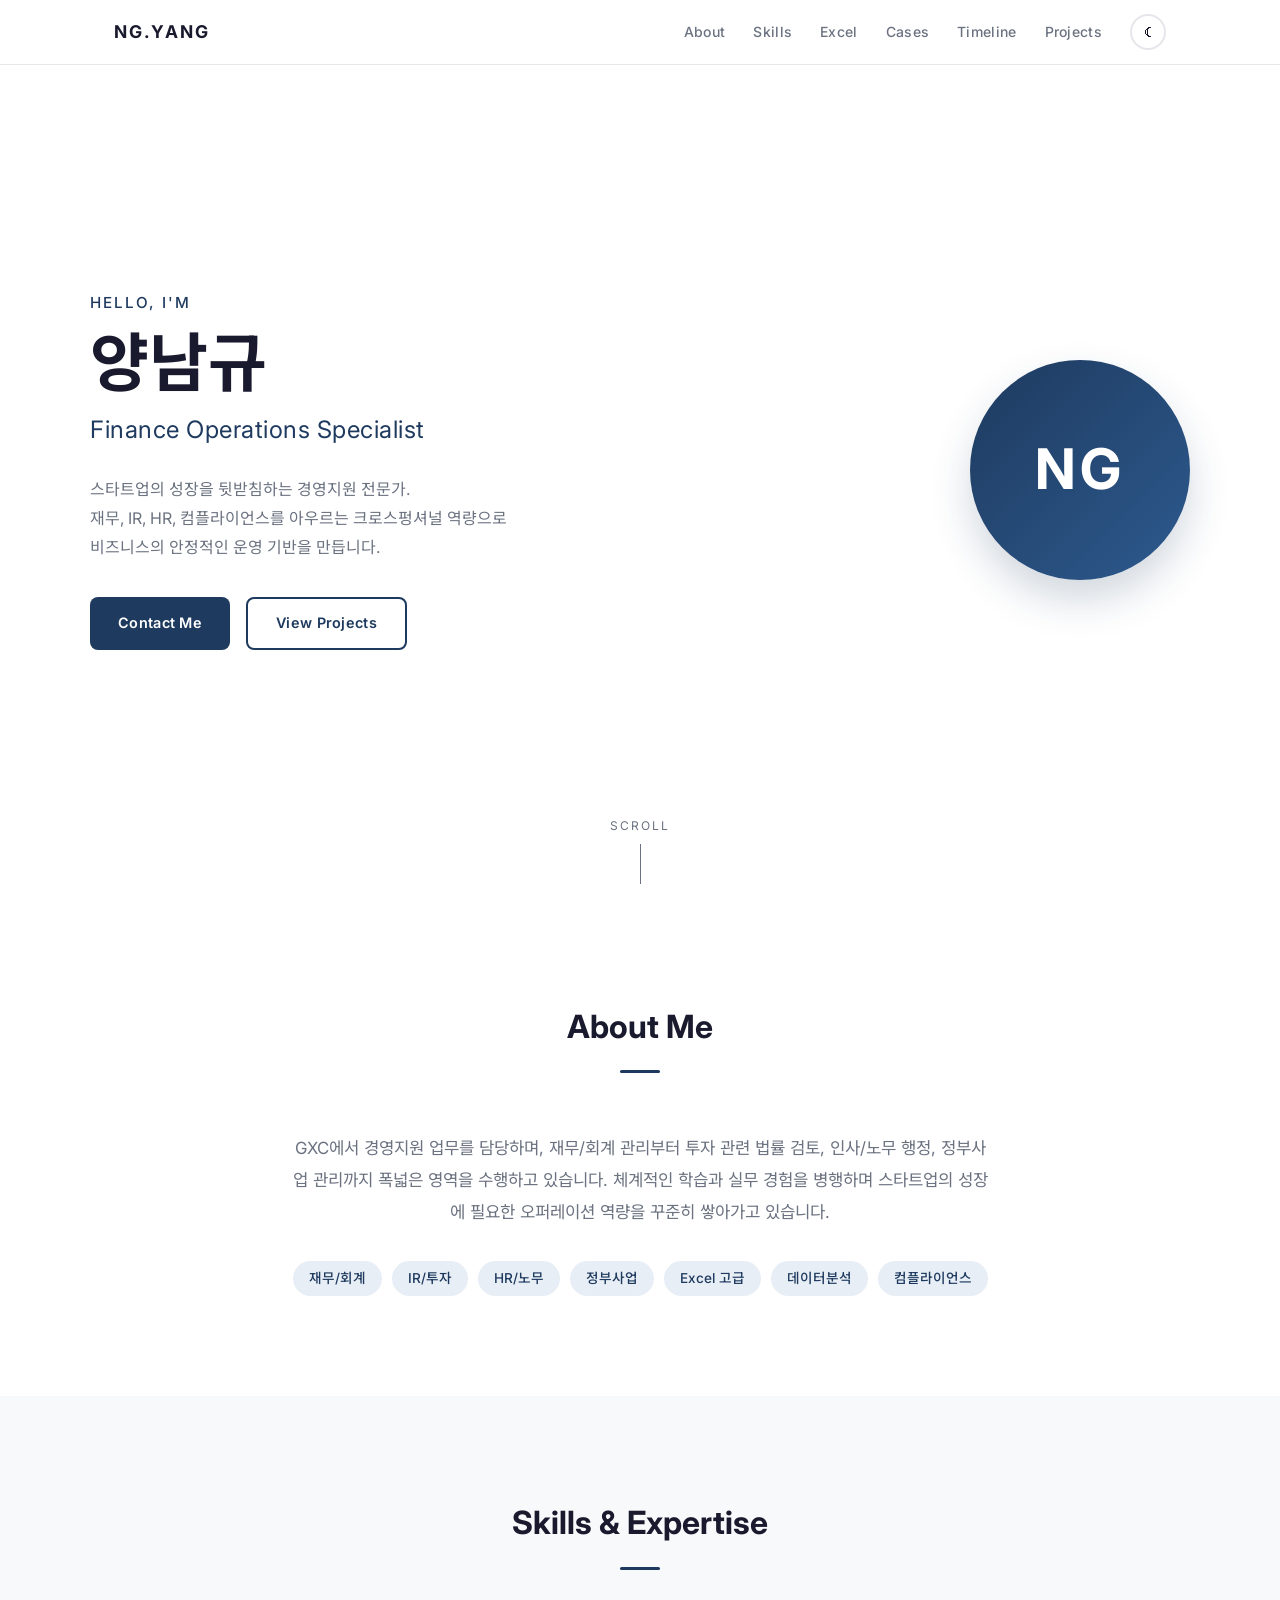
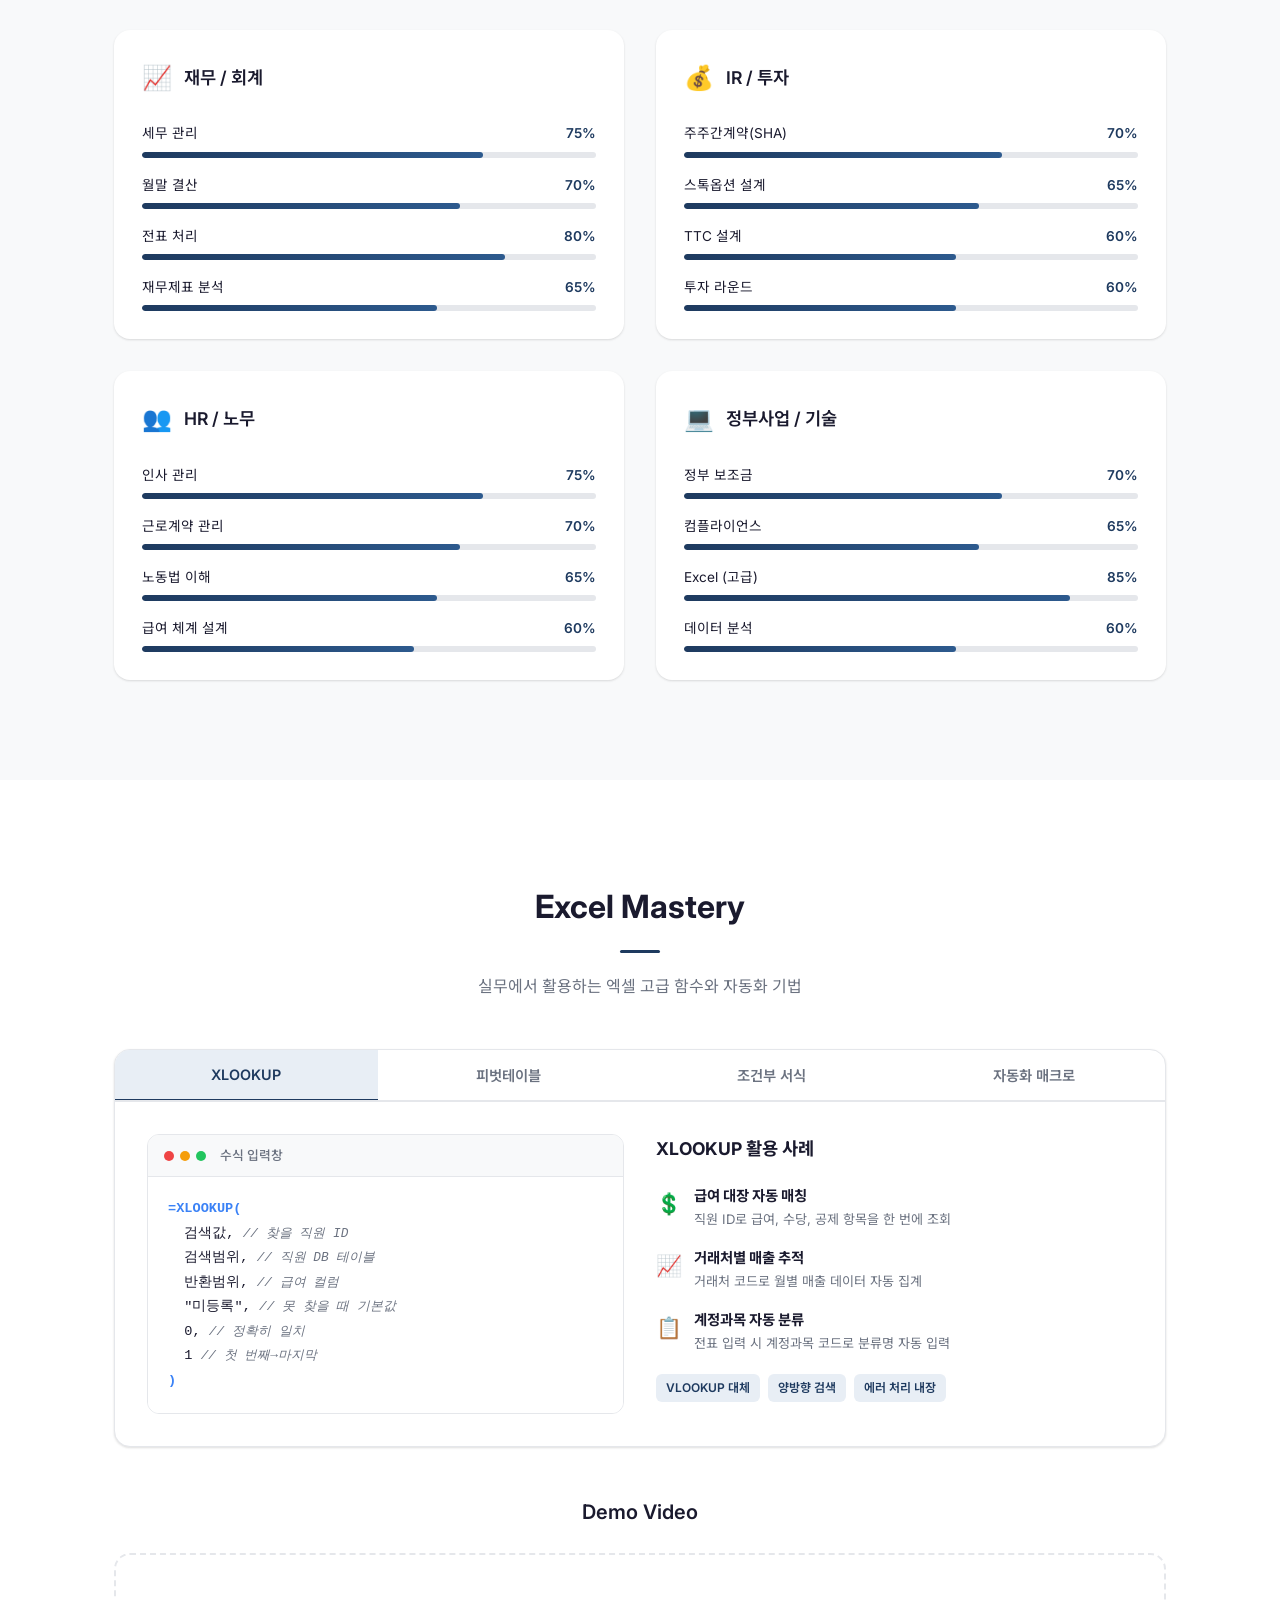
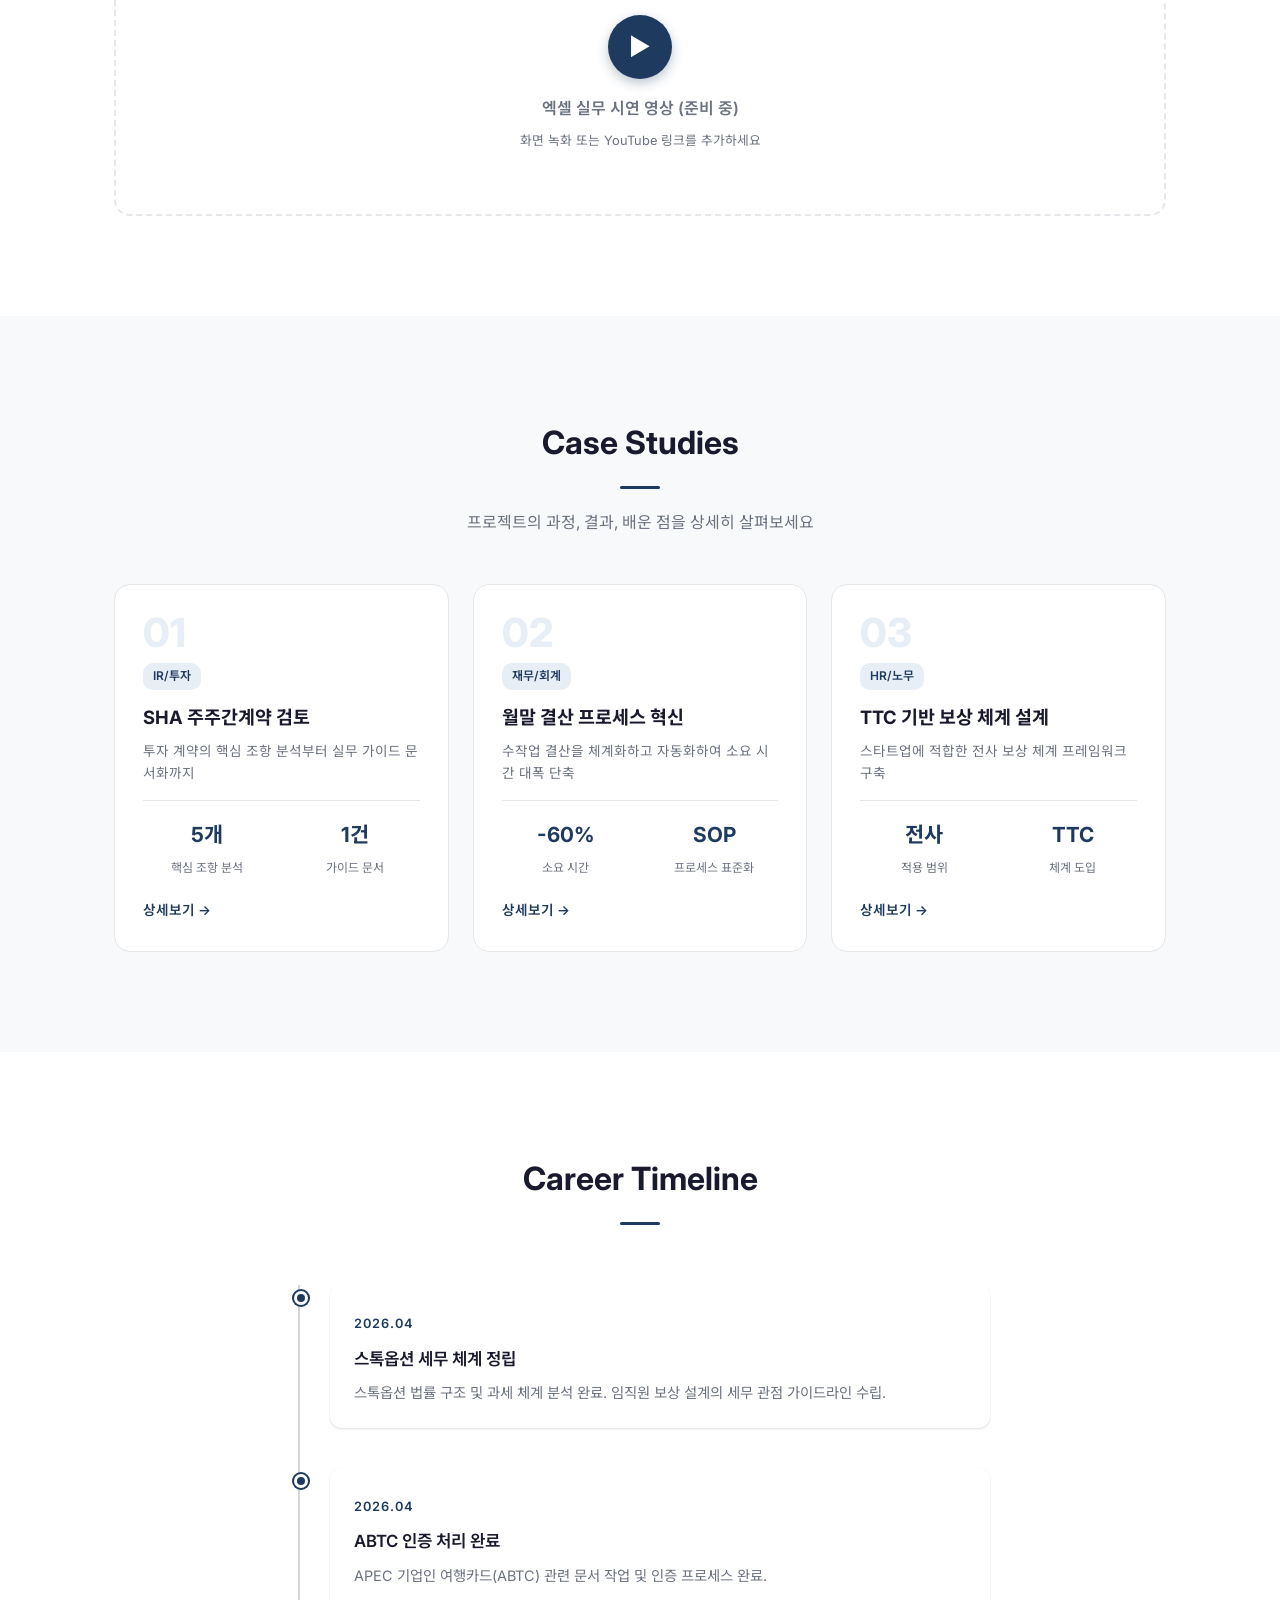
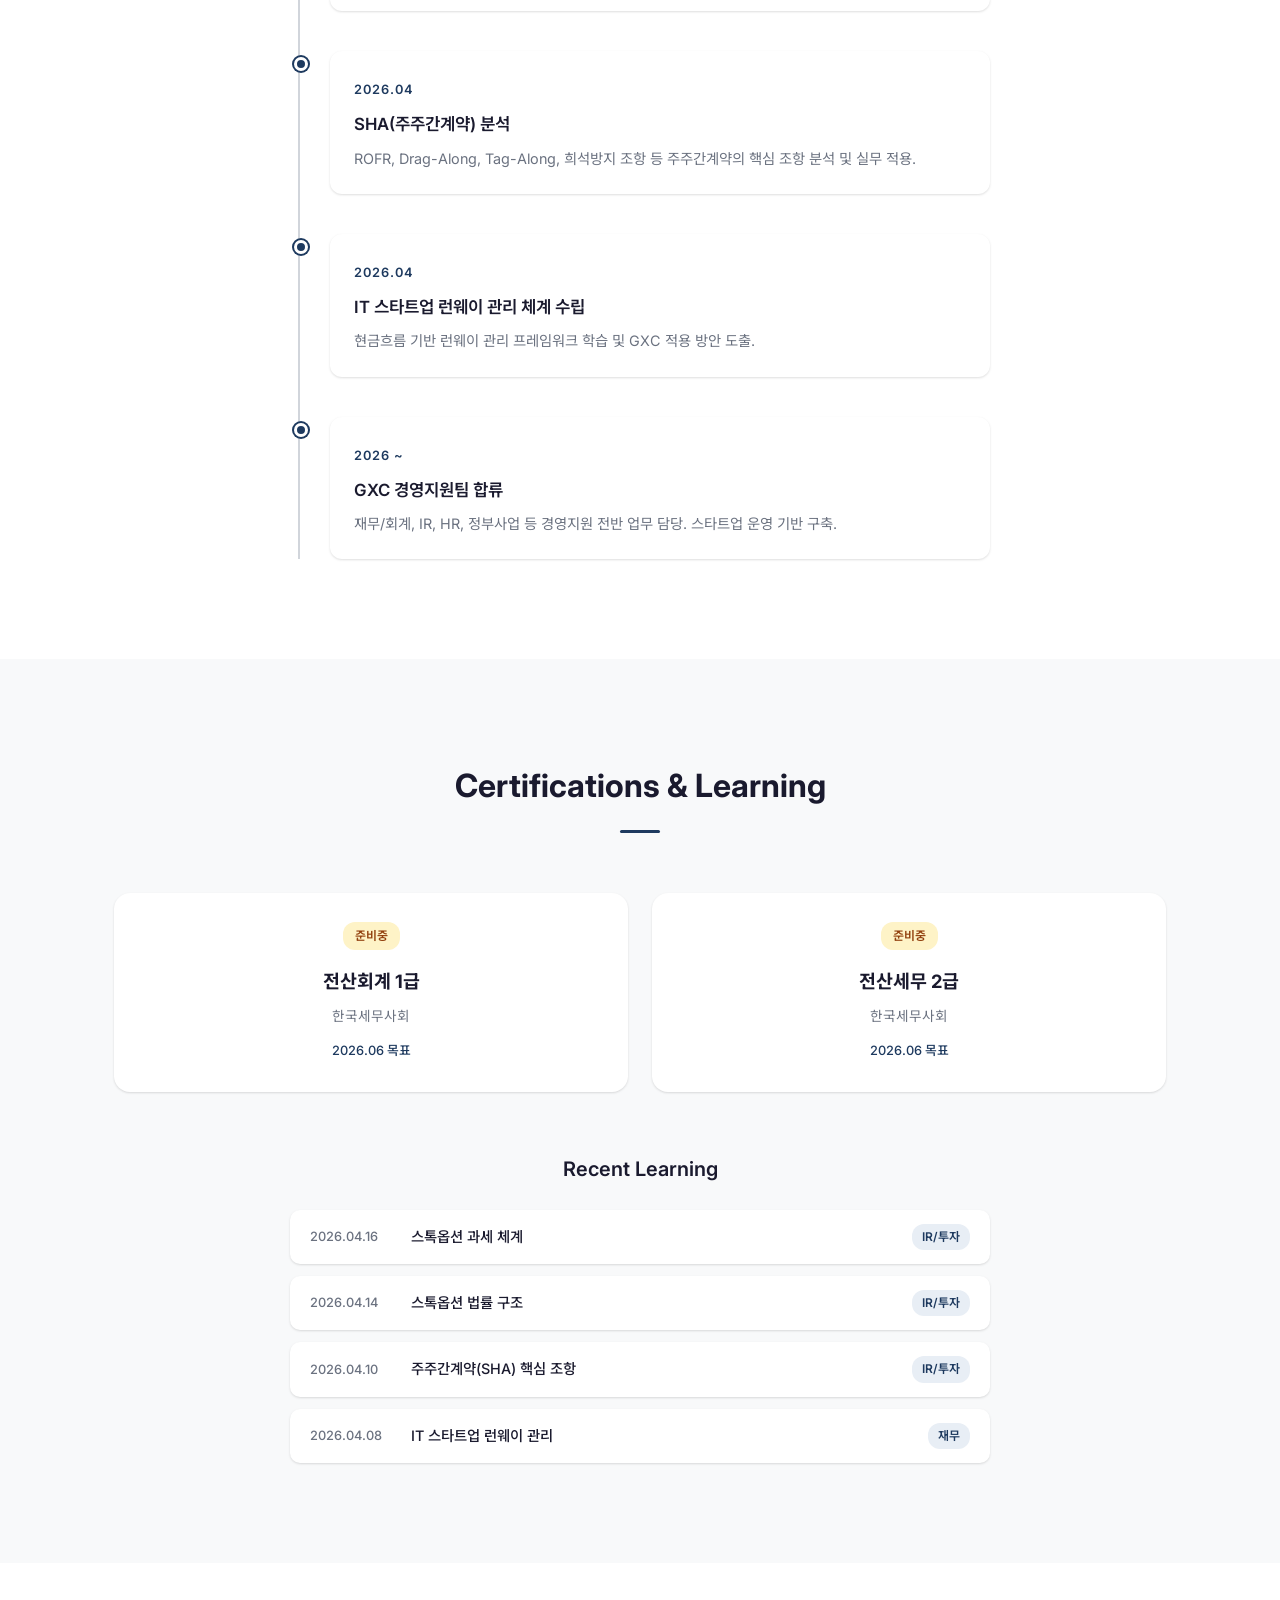
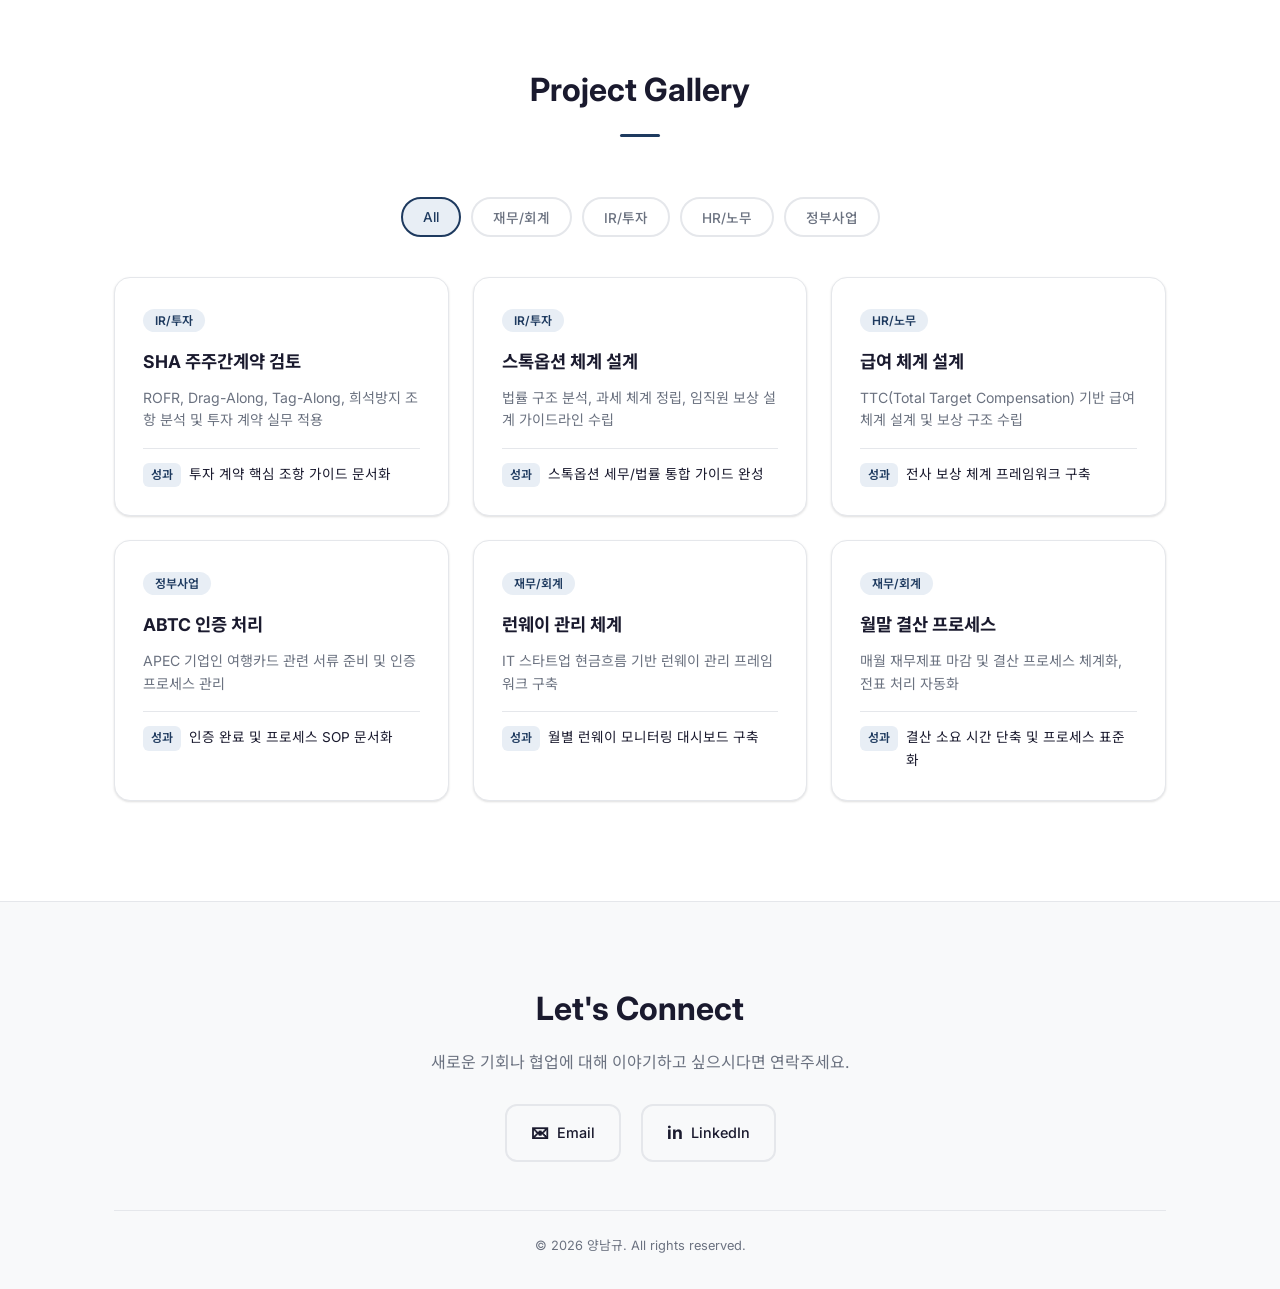
==== index.html @ ce281695 "Initial commit: profile website" ====
<!DOCTYPE html>
<html lang="ko" data-theme="light">
<head>
  <meta charset="UTF-8">
  <meta name="viewport" content="width=device-width, initial-scale=1.0">
  <title>양남규 | Finance Operations</title>
  <link rel="stylesheet" href="style.css">
  <link rel="preconnect" href="https://fonts.googleapis.com">
  <link href="https://fonts.googleapis.com/css2?family=Inter:wght@300;400;500;600;700&family=Noto+Sans+KR:wght@300;400;500;600;700&display=swap" rel="stylesheet">
</head>
<body>
  <!-- Navigation -->
  <nav class="nav">
    <div class="nav-inner">
      <a href="#" class="nav-logo">NG.YANG</a>
      <div class="nav-links">
        <a href="#about">About</a>
        <a href="#skills">Skills</a>
        <a href="#excel-demo">Excel</a>
        <a href="#case-studies">Cases</a>
        <a href="#timeline">Timeline</a>
        <a href="#projects">Projects</a>
        <button class="theme-toggle" id="themeToggle" aria-label="Toggle dark mode">
          <span class="theme-icon">&#9790;</span>
        </button>
      </div>
      <button class="mobile-menu-btn" id="mobileMenuBtn" aria-label="Menu">
        <span></span><span></span><span></span>
      </button>
    </div>
  </nav>

  <!-- Hero Section -->
  <section class="hero" id="hero">
    <div class="hero-content">
      <div class="hero-text">
        <p class="hero-greeting fade-in">Hello, I'm</p>
        <h1 class="hero-name fade-in">양남규</h1>
        <h2 class="hero-title fade-in">Finance Operations Specialist</h2>
        <p class="hero-desc fade-in">스타트업의 성장을 뒷받침하는 경영지원 전문가.<br>재무, IR, HR, 컴플라이언스를 아우르는 크로스펑셔널 역량으로<br>비즈니스의 안정적인 운영 기반을 만듭니다.</p>
        <div class="hero-cta fade-in">
          <a href="#contact" class="btn btn-primary">Contact Me</a>
          <a href="#projects" class="btn btn-outline">View Projects</a>
        </div>
      </div>
      <div class="hero-visual fade-in">
        <div class="profile-placeholder">
          <span>NG</span>
        </div>
      </div>
    </div>
    <div class="scroll-indicator">
      <span>Scroll</span>
      <div class="scroll-line"></div>
    </div>
  </section>

  <!-- About Section -->
  <section class="section" id="about">
    <div class="container">
      <h2 class="section-title fade-in">About Me</h2>
      <div class="about-content fade-in">
        <p class="about-text">
          GXC에서 경영지원 업무를 담당하며, 재무/회계 관리부터 투자 관련 법률 검토,
          인사/노무 행정, 정부사업 관리까지 폭넓은 영역을 수행하고 있습니다.
          체계적인 학습과 실무 경험을 병행하며 스타트업의 성장에 필요한
          오퍼레이션 역량을 꾸준히 쌓아가고 있습니다.
        </p>
        <div class="about-tags">
          <span class="tag">재무/회계</span>
          <span class="tag">IR/투자</span>
          <span class="tag">HR/노무</span>
          <span class="tag">정부사업</span>
          <span class="tag">Excel 고급</span>
          <span class="tag">데이터분석</span>
          <span class="tag">컴플라이언스</span>
        </div>
      </div>
    </div>
  </section>

  <!-- Skills Section -->
  <section class="section section-alt" id="skills">
    <div class="container">
      <h2 class="section-title fade-in">Skills & Expertise</h2>
      <div class="skills-grid">
        <!-- Finance & Accounting -->
        <div class="skill-category fade-in">
          <div class="skill-category-header">
            <span class="skill-icon">&#128200;</span>
            <h3>재무 / 회계</h3>
          </div>
          <div class="skill-items">
            <div class="skill-item">
              <div class="skill-info">
                <span>세무 관리</span><span class="skill-pct">75%</span>
              </div>
              <div class="skill-bar"><div class="skill-fill" data-width="75"></div></div>
            </div>
            <div class="skill-item">
              <div class="skill-info">
                <span>월말 결산</span><span class="skill-pct">70%</span>
              </div>
              <div class="skill-bar"><div class="skill-fill" data-width="70"></div></div>
            </div>
            <div class="skill-item">
              <div class="skill-info">
                <span>전표 처리</span><span class="skill-pct">80%</span>
              </div>
              <div class="skill-bar"><div class="skill-fill" data-width="80"></div></div>
            </div>
            <div class="skill-item">
              <div class="skill-info">
                <span>재무제표 분석</span><span class="skill-pct">65%</span>
              </div>
              <div class="skill-bar"><div class="skill-fill" data-width="65"></div></div>
            </div>
          </div>
        </div>

        <!-- IR & Investment -->
        <div class="skill-category fade-in">
          <div class="skill-category-header">
            <span class="skill-icon">&#128176;</span>
            <h3>IR / 투자</h3>
          </div>
          <div class="skill-items">
            <div class="skill-item">
              <div class="skill-info">
                <span>주주간계약(SHA)</span><span class="skill-pct">70%</span>
              </div>
              <div class="skill-bar"><div class="skill-fill" data-width="70"></div></div>
            </div>
            <div class="skill-item">
              <div class="skill-info">
                <span>스톡옵션 설계</span><span class="skill-pct">65%</span>
              </div>
              <div class="skill-bar"><div class="skill-fill" data-width="65"></div></div>
            </div>
            <div class="skill-item">
              <div class="skill-info">
                <span>TTC 설계</span><span class="skill-pct">60%</span>
              </div>
              <div class="skill-bar"><div class="skill-fill" data-width="60"></div></div>
            </div>
            <div class="skill-item">
              <div class="skill-info">
                <span>투자 라운드</span><span class="skill-pct">60%</span>
              </div>
              <div class="skill-bar"><div class="skill-fill" data-width="60"></div></div>
            </div>
          </div>
        </div>

        <!-- HR -->
        <div class="skill-category fade-in">
          <div class="skill-category-header">
            <span class="skill-icon">&#128101;</span>
            <h3>HR / 노무</h3>
          </div>
          <div class="skill-items">
            <div class="skill-item">
              <div class="skill-info">
                <span>인사 관리</span><span class="skill-pct">75%</span>
              </div>
              <div class="skill-bar"><div class="skill-fill" data-width="75"></div></div>
            </div>
            <div class="skill-item">
              <div class="skill-info">
                <span>근로계약 관리</span><span class="skill-pct">70%</span>
              </div>
              <div class="skill-bar"><div class="skill-fill" data-width="70"></div></div>
            </div>
            <div class="skill-item">
              <div class="skill-info">
                <span>노동법 이해</span><span class="skill-pct">65%</span>
              </div>
              <div class="skill-bar"><div class="skill-fill" data-width="65"></div></div>
            </div>
            <div class="skill-item">
              <div class="skill-info">
                <span>급여 체계 설계</span><span class="skill-pct">60%</span>
              </div>
              <div class="skill-bar"><div class="skill-fill" data-width="60"></div></div>
            </div>
          </div>
        </div>

        <!-- Government & Technical -->
        <div class="skill-category fade-in">
          <div class="skill-category-header">
            <span class="skill-icon">&#128187;</span>
            <h3>정부사업 / 기술</h3>
          </div>
          <div class="skill-items">
            <div class="skill-item">
              <div class="skill-info">
                <span>정부 보조금</span><span class="skill-pct">70%</span>
              </div>
              <div class="skill-bar"><div class="skill-fill" data-width="70"></div></div>
            </div>
            <div class="skill-item">
              <div class="skill-info">
                <span>컴플라이언스</span><span class="skill-pct">65%</span>
              </div>
              <div class="skill-bar"><div class="skill-fill" data-width="65"></div></div>
            </div>
            <div class="skill-item">
              <div class="skill-info">
                <span>Excel (고급)</span><span class="skill-pct">85%</span>
              </div>
              <div class="skill-bar"><div class="skill-fill" data-width="85"></div></div>
            </div>
            <div class="skill-item">
              <div class="skill-info">
                <span>데이터 분석</span><span class="skill-pct">60%</span>
              </div>
              <div class="skill-bar"><div class="skill-fill" data-width="60"></div></div>
            </div>
          </div>
        </div>
      </div>
    </div>
  </section>

  <!-- Excel Demo Section -->
  <section class="section" id="excel-demo">
    <div class="container">
      <h2 class="section-title fade-in">Excel Mastery</h2>
      <p class="section-subtitle fade-in">실무에서 활용하는 엑셀 고급 함수와 자동화 기법</p>

      <!-- Excel Skill Dashboard -->
      <div class="excel-dashboard fade-in">
        <div class="excel-tabs">
          <button class="excel-tab active" data-tab="xlookup">XLOOKUP</button>
          <button class="excel-tab" data-tab="pivot">피벗테이블</button>
          <button class="excel-tab" data-tab="conditional">조건부 서식</button>
          <button class="excel-tab" data-tab="macro">자동화 매크로</button>
        </div>

        <!-- XLOOKUP Tab -->
        <div class="excel-panel active" id="panel-xlookup">
          <div class="excel-demo-layout">
            <div class="excel-code-block">
              <div class="code-header">
                <span class="code-dot red"></span>
                <span class="code-dot yellow"></span>
                <span class="code-dot green"></span>
                <span class="code-title">수식 입력창</span>
              </div>
              <div class="code-body">
                <span class="fx">=XLOOKUP(</span><br>
                <span class="arg">&nbsp;&nbsp;검색값,</span> <span class="comment">// 찾을 직원 ID</span><br>
                <span class="arg">&nbsp;&nbsp;검색범위,</span> <span class="comment">// 직원 DB 테이블</span><br>
                <span class="arg">&nbsp;&nbsp;반환범위,</span> <span class="comment">// 급여 컬럼</span><br>
                <span class="arg">&nbsp;&nbsp;"미등록",</span> <span class="comment">// 못 찾을 때 기본값</span><br>
                <span class="arg">&nbsp;&nbsp;0,</span> <span class="comment">// 정확히 일치</span><br>
                <span class="arg">&nbsp;&nbsp;1</span> <span class="comment">// 첫 번째→마지막</span><br>
                <span class="fx">)</span>
              </div>
            </div>
            <div class="excel-info">
              <h3>XLOOKUP 활용 사례</h3>
              <div class="use-case-list">
                <div class="use-case">
                  <span class="use-case-icon">&#128178;</span>
                  <div>
                    <strong>급여 대장 자동 매칭</strong>
                    <p>직원 ID로 급여, 수당, 공제 항목을 한 번에 조회</p>
                  </div>
                </div>
                <div class="use-case">
                  <span class="use-case-icon">&#128200;</span>
                  <div>
                    <strong>거래처별 매출 추적</strong>
                    <p>거래처 코드로 월별 매출 데이터 자동 집계</p>
                  </div>
                </div>
                <div class="use-case">
                  <span class="use-case-icon">&#128203;</span>
                  <div>
                    <strong>계정과목 자동 분류</strong>
                    <p>전표 입력 시 계정과목 코드로 분류명 자동 입력</p>
                  </div>
                </div>
              </div>
              <div class="excel-badge-row">
                <span class="excel-badge">VLOOKUP 대체</span>
                <span class="excel-badge">양방향 검색</span>
                <span class="excel-badge">에러 처리 내장</span>
              </div>
            </div>
          </div>
        </div>

        <!-- Pivot Table Tab -->
        <div class="excel-panel" id="panel-pivot">
          <div class="excel-demo-layout">
            <div class="excel-spreadsheet">
              <div class="spreadsheet-header">
                <span class="code-dot red"></span>
                <span class="code-dot yellow"></span>
                <span class="code-dot green"></span>
                <span class="code-title">피벗테이블 결과</span>
              </div>
              <table class="mini-spreadsheet">
                <thead>
                  <tr><th>부서</th><th>Q1</th><th>Q2</th><th>증감률</th></tr>
                </thead>
                <tbody>
                  <tr><td>개발팀</td><td class="num">45,200</td><td class="num">52,800</td><td class="num positive">+16.8%</td></tr>
                  <tr><td>마케팅</td><td class="num">32,100</td><td class="num">28,500</td><td class="num negative">-11.2%</td></tr>
                  <tr><td>경영지원</td><td class="num">18,300</td><td class="num">19,100</td><td class="num positive">+4.4%</td></tr>
                  <tr class="total-row"><td>합계</td><td class="num">95,600</td><td class="num">100,400</td><td class="num positive">+5.0%</td></tr>
                </tbody>
              </table>
            </div>
            <div class="excel-info">
              <h3>피벗테이블 활용 사례</h3>
              <div class="use-case-list">
                <div class="use-case">
                  <span class="use-case-icon">&#128202;</span>
                  <div>
                    <strong>부서별 예산 집행 분석</strong>
                    <p>수천 건의 전표를 부서/계정/월별로 즉시 크로스탭 분석</p>
                  </div>
                </div>
                <div class="use-case">
                  <span class="use-case-icon">&#128176;</span>
                  <div>
                    <strong>월별 비용 추이 리포트</strong>
                    <p>경영진 보고용 분기별 비용 비교 대시보드 자동 생성</p>
                  </div>
                </div>
              </div>
              <div class="excel-badge-row">
                <span class="excel-badge">크로스탭 분석</span>
                <span class="excel-badge">슬라이서 필터</span>
                <span class="excel-badge">자동 갱신</span>
              </div>
            </div>
          </div>
        </div>

        <!-- Conditional Formatting Tab -->
        <div class="excel-panel" id="panel-conditional">
          <div class="excel-demo-layout">
            <div class="excel-spreadsheet">
              <div class="spreadsheet-header">
                <span class="code-dot red"></span>
                <span class="code-dot yellow"></span>
                <span class="code-dot green"></span>
                <span class="code-title">조건부 서식 적용 예시</span>
              </div>
              <table class="mini-spreadsheet conditional-table">
                <thead>
                  <tr><th>항목</th><th>예산</th><th>실적</th><th>달성률</th><th>상태</th></tr>
                </thead>
                <tbody>
                  <tr><td>인건비</td><td class="num">50,000</td><td class="num">48,200</td><td class="num bar-cell"><div class="cell-bar" style="width:96%">96%</div></td><td><span class="status-dot green-dot"></span></td></tr>
                  <tr><td>운영비</td><td class="num">20,000</td><td class="num">23,500</td><td class="num bar-cell"><div class="cell-bar over" style="width:100%">117%</div></td><td><span class="status-dot red-dot"></span></td></tr>
                  <tr><td>마케팅</td><td class="num">15,000</td><td class="num">12,800</td><td class="num bar-cell"><div class="cell-bar" style="width:85%">85%</div></td><td><span class="status-dot yellow-dot"></span></td></tr>
                  <tr><td>R&D</td><td class="num">30,000</td><td class="num">29,100</td><td class="num bar-cell"><div class="cell-bar" style="width:97%">97%</div></td><td><span class="status-dot green-dot"></span></td></tr>
                </tbody>
              </table>
            </div>
            <div class="excel-info">
              <h3>조건부 서식 활용</h3>
              <div class="use-case-list">
                <div class="use-case">
                  <span class="use-case-icon">&#127919;</span>
                  <div>
                    <strong>예산 초과 자동 알림</strong>
                    <p>달성률 100% 초과 시 빨간색, 90% 미만 시 노란색으로 즉시 식별</p>
                  </div>
                </div>
              </div>
              <div class="excel-badge-row">
                <span class="excel-badge">데이터 막대</span>
                <span class="excel-badge">아이콘 세트</span>
                <span class="excel-badge">색조 규칙</span>
              </div>
            </div>
          </div>
        </div>

        <!-- Macro Tab -->
        <div class="excel-panel" id="panel-macro">
          <div class="excel-demo-layout">
            <div class="excel-code-block">
              <div class="code-header">
                <span class="code-dot red"></span>
                <span class="code-dot yellow"></span>
                <span class="code-dot green"></span>
                <span class="code-title">VBA 매크로</span>
              </div>
              <div class="code-body vba">
                <span class="kw">Sub</span> <span class="fn">월말결산_자동화()</span><br>
                <span class="comment-vba">&nbsp;&nbsp;' 1. 전표 데이터 정리</span><br>
                <span class="arg">&nbsp;&nbsp;Call 중복제거_및_정렬</span><br>
                <span class="comment-vba">&nbsp;&nbsp;' 2. 계정과목별 집계</span><br>
                <span class="arg">&nbsp;&nbsp;Call 피벗_자동생성</span><br>
                <span class="comment-vba">&nbsp;&nbsp;' 3. 보고서 양식 출력</span><br>
                <span class="arg">&nbsp;&nbsp;Call PDF_저장_및_메일발송</span><br>
                <span class="kw">End Sub</span>
              </div>
            </div>
            <div class="excel-info">
              <h3>업무 자동화 사례</h3>
              <div class="use-case-list">
                <div class="use-case">
                  <span class="use-case-icon">&#9889;</span>
                  <div>
                    <strong>월말 결산 자동화</strong>
                    <p>전표 정리 → 집계 → 보고서 생성을 버튼 하나로 처리 (3시간 → 15분)</p>
                  </div>
                </div>
                <div class="use-case">
                  <span class="use-case-icon">&#128231;</span>
                  <div>
                    <strong>급여명세서 자동 발송</strong>
                    <p>개인별 급여명세서 PDF 생성 후 이메일 자동 발송</p>
                  </div>
                </div>
              </div>
              <div class="excel-badge-row">
                <span class="excel-badge">VBA 매크로</span>
                <span class="excel-badge">반복 업무 제거</span>
                <span class="excel-badge">3시간→15분</span>
              </div>
            </div>
          </div>
        </div>
      </div>

      <!-- Video Placeholder -->
      <div class="video-section fade-in">
        <h3 class="subsection-title">Demo Video</h3>
        <div class="video-placeholder">
          <div class="play-btn">&#9654;</div>
          <p>엑셀 실무 시연 영상 (준비 중)</p>
          <span class="video-hint">화면 녹화 또는 YouTube 링크를 추가하세요</span>
        </div>
      </div>
    </div>
  </section>

  <!-- Interactive Case Studies -->
  <section class="section section-alt" id="case-studies">
    <div class="container">
      <h2 class="section-title fade-in">Case Studies</h2>
      <p class="section-subtitle fade-in">프로젝트의 과정, 결과, 배운 점을 상세히 살펴보세요</p>

      <div class="cases-grid">
        <!-- Case 1 -->
        <div class="case-card fade-in" onclick="openCaseModal('case1')">
          <div class="case-card-inner">
            <span class="case-number">01</span>
            <span class="case-tag">IR/투자</span>
            <h3>SHA 주주간계약 검토</h3>
            <p>투자 계약의 핵심 조항 분석부터 실무 가이드 문서화까지</p>
            <div class="case-metrics">
              <div class="metric"><span class="metric-value">5개</span><span class="metric-label">핵심 조항 분석</span></div>
              <div class="metric"><span class="metric-value">1건</span><span class="metric-label">가이드 문서</span></div>
            </div>
            <span class="case-cta">상세보기 &rarr;</span>
          </div>
        </div>

        <!-- Case 2 -->
        <div class="case-card fade-in" onclick="openCaseModal('case2')">
          <div class="case-card-inner">
            <span class="case-number">02</span>
            <span class="case-tag">재무/회계</span>
            <h3>월말 결산 프로세스 혁신</h3>
            <p>수작업 결산을 체계화하고 자동화하여 소요 시간 대폭 단축</p>
            <div class="case-metrics">
              <div class="metric"><span class="metric-value">-60%</span><span class="metric-label">소요 시간</span></div>
              <div class="metric"><span class="metric-value">SOP</span><span class="metric-label">프로세스 표준화</span></div>
            </div>
            <span class="case-cta">상세보기 &rarr;</span>
          </div>
        </div>

        <!-- Case 3 -->
        <div class="case-card fade-in" onclick="openCaseModal('case3')">
          <div class="case-card-inner">
            <span class="case-number">03</span>
            <span class="case-tag">HR/노무</span>
            <h3>TTC 기반 보상 체계 설계</h3>
            <p>스타트업에 적합한 전사 보상 체계 프레임워크 구축</p>
            <div class="case-metrics">
              <div class="metric"><span class="metric-value">전사</span><span class="metric-label">적용 범위</span></div>
              <div class="metric"><span class="metric-value">TTC</span><span class="metric-label">체계 도입</span></div>
            </div>
            <span class="case-cta">상세보기 &rarr;</span>
          </div>
        </div>
      </div>
    </div>
  </section>

  <!-- Case Study Modal -->
  <div class="modal-overlay" id="caseModal">
    <div class="modal">
      <button class="modal-close" onclick="closeCaseModal()">&times;</button>
      <div class="modal-body" id="modalBody">
        <!-- Populated by JS -->
      </div>
    </div>
  </div>

  <!-- Timeline Section -->
  <section class="section" id="timeline">
    <div class="container">
      <h2 class="section-title fade-in">Career Timeline</h2>
      <div class="timeline">
        <div class="timeline-item fade-in">
          <div class="timeline-dot"></div>
          <div class="timeline-content">
            <span class="timeline-date">2026.04</span>
            <h3>스톡옵션 세무 체계 정립</h3>
            <p>스톡옵션 법률 구조 및 과세 체계 분석 완료. 임직원 보상 설계의 세무 관점 가이드라인 수립.</p>
          </div>
        </div>
        <div class="timeline-item fade-in">
          <div class="timeline-dot"></div>
          <div class="timeline-content">
            <span class="timeline-date">2026.04</span>
            <h3>ABTC 인증 처리 완료</h3>
            <p>APEC 기업인 여행카드(ABTC) 관련 문서 작업 및 인증 프로세스 완료.</p>
          </div>
        </div>
        <div class="timeline-item fade-in">
          <div class="timeline-dot"></div>
          <div class="timeline-content">
            <span class="timeline-date">2026.04</span>
            <h3>SHA(주주간계약) 분석</h3>
            <p>ROFR, Drag-Along, Tag-Along, 희석방지 조항 등 주주간계약의 핵심 조항 분석 및 실무 적용.</p>
          </div>
        </div>
        <div class="timeline-item fade-in">
          <div class="timeline-dot"></div>
          <div class="timeline-content">
            <span class="timeline-date">2026.04</span>
            <h3>IT 스타트업 런웨이 관리 체계 수립</h3>
            <p>현금흐름 기반 런웨이 관리 프레임워크 학습 및 GXC 적용 방안 도출.</p>
          </div>
        </div>
        <div class="timeline-item fade-in">
          <div class="timeline-dot"></div>
          <div class="timeline-content">
            <span class="timeline-date">2026 ~</span>
            <h3>GXC 경영지원팀 합류</h3>
            <p>재무/회계, IR, HR, 정부사업 등 경영지원 전반 업무 담당. 스타트업 운영 기반 구축.</p>
          </div>
        </div>
      </div>
    </div>
  </section>

  <!-- Certifications Section -->
  <section class="section section-alt" id="certifications">
    <div class="container">
      <h2 class="section-title fade-in">Certifications & Learning</h2>
      <div class="cert-grid">
        <div class="cert-card fade-in">
          <div class="cert-badge preparing">준비중</div>
          <h3>전산회계 1급</h3>
          <p>한국세무사회</p>
          <span class="cert-date">2026.06 목표</span>
        </div>
        <div class="cert-card fade-in">
          <div class="cert-badge preparing">준비중</div>
          <h3>전산세무 2급</h3>
          <p>한국세무사회</p>
          <span class="cert-date">2026.06 목표</span>
        </div>
      </div>

      <h3 class="subsection-title fade-in">Recent Learning</h3>
      <div class="learning-list fade-in">
        <div class="learning-item">
          <span class="learning-date">2026.04.16</span>
          <span class="learning-topic">스톡옵션 과세 체계</span>
          <span class="learning-tag">IR/투자</span>
        </div>
        <div class="learning-item">
          <span class="learning-date">2026.04.14</span>
          <span class="learning-topic">스톡옵션 법률 구조</span>
          <span class="learning-tag">IR/투자</span>
        </div>
        <div class="learning-item">
          <span class="learning-date">2026.04.10</span>
          <span class="learning-topic">주주간계약(SHA) 핵심 조항</span>
          <span class="learning-tag">IR/투자</span>
        </div>
        <div class="learning-item">
          <span class="learning-date">2026.04.08</span>
          <span class="learning-topic">IT 스타트업 런웨이 관리</span>
          <span class="learning-tag">재무</span>
        </div>
      </div>
    </div>
  </section>

  <!-- Projects Section -->
  <section class="section" id="projects">
    <div class="container">
      <h2 class="section-title fade-in">Project Gallery</h2>
      <div class="project-filters fade-in">
        <button class="filter-btn active" data-filter="all">All</button>
        <button class="filter-btn" data-filter="finance">재무/회계</button>
        <button class="filter-btn" data-filter="ir">IR/투자</button>
        <button class="filter-btn" data-filter="hr">HR/노무</button>
        <button class="filter-btn" data-filter="gov">정부사업</button>
      </div>
      <div class="project-grid">
        <div class="project-card fade-in" data-category="ir">
          <div class="project-card-header">
            <span class="project-category-tag">IR/투자</span>
          </div>
          <h3>SHA 주주간계약 검토</h3>
          <p>ROFR, Drag-Along, Tag-Along, 희석방지 조항 분석 및 투자 계약 실무 적용</p>
          <div class="project-result">
            <span class="result-label">성과</span>
            <span>투자 계약 핵심 조항 가이드 문서화</span>
          </div>
        </div>
        <div class="project-card fade-in" data-category="ir">
          <div class="project-card-header">
            <span class="project-category-tag">IR/투자</span>
          </div>
          <h3>스톡옵션 체계 설계</h3>
          <p>법률 구조 분석, 과세 체계 정립, 임직원 보상 설계 가이드라인 수립</p>
          <div class="project-result">
            <span class="result-label">성과</span>
            <span>스톡옵션 세무/법률 통합 가이드 완성</span>
          </div>
        </div>
        <div class="project-card fade-in" data-category="hr">
          <div class="project-card-header">
            <span class="project-category-tag">HR/노무</span>
          </div>
          <h3>급여 체계 설계</h3>
          <p>TTC(Total Target Compensation) 기반 급여 체계 설계 및 보상 구조 수립</p>
          <div class="project-result">
            <span class="result-label">성과</span>
            <span>전사 보상 체계 프레임워크 구축</span>
          </div>
        </div>
        <div class="project-card fade-in" data-category="gov">
          <div class="project-card-header">
            <span class="project-category-tag">정부사업</span>
          </div>
          <h3>ABTC 인증 처리</h3>
          <p>APEC 기업인 여행카드 관련 서류 준비 및 인증 프로세스 관리</p>
          <div class="project-result">
            <span class="result-label">성과</span>
            <span>인증 완료 및 프로세스 SOP 문서화</span>
          </div>
        </div>
        <div class="project-card fade-in" data-category="finance">
          <div class="project-card-header">
            <span class="project-category-tag">재무/회계</span>
          </div>
          <h3>런웨이 관리 체계</h3>
          <p>IT 스타트업 현금흐름 기반 런웨이 관리 프레임워크 구축</p>
          <div class="project-result">
            <span class="result-label">성과</span>
            <span>월별 런웨이 모니터링 대시보드 구축</span>
          </div>
        </div>
        <div class="project-card fade-in" data-category="finance">
          <div class="project-card-header">
            <span class="project-category-tag">재무/회계</span>
          </div>
          <h3>월말 결산 프로세스</h3>
          <p>매월 재무제표 마감 및 결산 프로세스 체계화, 전표 처리 자동화</p>
          <div class="project-result">
            <span class="result-label">성과</span>
            <span>결산 소요 시간 단축 및 프로세스 표준화</span>
          </div>
        </div>
      </div>
    </div>
  </section>

  <!-- Contact / Footer -->
  <footer class="footer" id="contact">
    <div class="container">
      <div class="footer-content fade-in">
        <h2>Let's Connect</h2>
        <p>새로운 기회나 협업에 대해 이야기하고 싶으시다면 연락주세요.</p>
        <div class="footer-links">
          <a href="mailto:your-email@example.com" class="footer-link">
            <span class="link-icon">&#9993;</span>
            <span>Email</span>
          </a>
          <a href="https://linkedin.com" class="footer-link" target="_blank" rel="noopener">
            <span class="link-icon">in</span>
            <span>LinkedIn</span>
          </a>
        </div>
      </div>
      <div class="footer-bottom">
        <p>&copy; 2026 양남규. All rights reserved.</p>
      </div>
    </div>
  </footer>

  <script src="script.js"></script>
</body>
</html>
---- style.css ----
/* ===== CSS Variables & Theme ===== */
:root {
  --bg: #ffffff;
  --bg-alt: #f8f9fa;
  --text: #1a1a2e;
  --text-secondary: #6b7280;
  --accent: #1e3a5f;
  --accent-light: #2d5a8e;
  --accent-subtle: #e8eef5;
  --border: #e5e7eb;
  --card-bg: #ffffff;
  --card-shadow: 0 1px 3px rgba(0,0,0,0.08), 0 1px 2px rgba(0,0,0,0.06);
  --card-shadow-hover: 0 10px 25px rgba(0,0,0,0.1);
  --nav-bg: rgba(255,255,255,0.85);
  --skill-bar-bg: #e5e7eb;
  --tag-bg: #e8eef5;
  --tag-text: #1e3a5f;
  --timeline-line: #d1d5db;
  --timeline-dot: #1e3a5f;
  --badge-preparing-bg: #fef3c7;
  --badge-preparing-text: #92400e;
  --badge-done-bg: #d1fae5;
  --badge-done-text: #065f46;
  --font-sans: 'Inter', 'Noto Sans KR', -apple-system, BlinkMacSystemFont, sans-serif;
  --transition: 0.3s cubic-bezier(0.4, 0, 0.2, 1);
}

[data-theme="dark"] {
  --bg: #0f172a;
  --bg-alt: #1e293b;
  --text: #e2e8f0;
  --text-secondary: #94a3b8;
  --accent: #60a5fa;
  --accent-light: #93c5fd;
  --accent-subtle: #1e293b;
  --border: #334155;
  --card-bg: #1e293b;
  --card-shadow: 0 1px 3px rgba(0,0,0,0.3);
  --card-shadow-hover: 0 10px 25px rgba(0,0,0,0.4);
  --nav-bg: rgba(15,23,42,0.85);
  --skill-bar-bg: #334155;
  --tag-bg: #1e3a5f;
  --tag-text: #93c5fd;
  --timeline-line: #334155;
  --timeline-dot: #60a5fa;
  --badge-preparing-bg: #451a03;
  --badge-preparing-text: #fbbf24;
  --badge-done-bg: #064e3b;
  --badge-done-text: #34d399;
}

/* ===== Reset & Base ===== */
*, *::before, *::after {
  margin: 0;
  padding: 0;
  box-sizing: border-box;
}

html {
  scroll-behavior: smooth;
  font-size: 16px;
}

body {
  font-family: var(--font-sans);
  background: var(--bg);
  color: var(--text);
  line-height: 1.7;
  transition: background var(--transition), color var(--transition);
  overflow-x: hidden;
}

a {
  color: var(--accent);
  text-decoration: none;
  transition: color var(--transition);
}

a:hover {
  color: var(--accent-light);
}

.container {
  max-width: 1100px;
  margin: 0 auto;
  padding: 0 24px;
}

/* ===== Navigation ===== */
.nav {
  position: fixed;
  top: 0;
  left: 0;
  right: 0;
  z-index: 1000;
  background: var(--nav-bg);
  backdrop-filter: blur(12px);
  -webkit-backdrop-filter: blur(12px);
  border-bottom: 1px solid var(--border);
  transition: background var(--transition);
}

.nav-inner {
  max-width: 1100px;
  margin: 0 auto;
  padding: 0 24px;
  height: 64px;
  display: flex;
  align-items: center;
  justify-content: space-between;
}

.nav-logo {
  font-weight: 700;
  font-size: 1.1rem;
  letter-spacing: 2px;
  color: var(--text);
}

.nav-links {
  display: flex;
  align-items: center;
  gap: 28px;
}

.nav-links a {
  font-size: 0.875rem;
  font-weight: 500;
  color: var(--text-secondary);
  transition: color var(--transition);
  letter-spacing: 0.3px;
}

.nav-links a:hover {
  color: var(--text);
}

.theme-toggle {
  background: none;
  border: 2px solid var(--border);
  border-radius: 50%;
  width: 36px;
  height: 36px;
  cursor: pointer;
  display: flex;
  align-items: center;
  justify-content: center;
  font-size: 1rem;
  color: var(--text);
  transition: all var(--transition);
}

.theme-toggle:hover {
  border-color: var(--accent);
  color: var(--accent);
}

.mobile-menu-btn {
  display: none;
  flex-direction: column;
  gap: 5px;
  background: none;
  border: none;
  cursor: pointer;
  padding: 4px;
}

.mobile-menu-btn span {
  display: block;
  width: 24px;
  height: 2px;
  background: var(--text);
  border-radius: 2px;
  transition: all var(--transition);
}

/* ===== Hero Section ===== */
.hero {
  min-height: 100vh;
  display: flex;
  flex-direction: column;
  justify-content: center;
  padding: 100px 24px 60px;
  position: relative;
}

.hero-content {
  max-width: 1100px;
  margin: 0 auto;
  width: 100%;
  display: flex;
  align-items: center;
  justify-content: space-between;
  gap: 60px;
}

.hero-text {
  flex: 1;
}

.hero-greeting {
  font-size: 0.95rem;
  font-weight: 500;
  color: var(--accent);
  letter-spacing: 2px;
  text-transform: uppercase;
  margin-bottom: 12px;
}

.hero-name {
  font-size: clamp(2.5rem, 5vw, 4rem);
  font-weight: 700;
  line-height: 1.1;
  margin-bottom: 12px;
  color: var(--text);
}

.hero-title {
  font-size: clamp(1.1rem, 2.5vw, 1.5rem);
  font-weight: 400;
  color: var(--accent);
  margin-bottom: 24px;
  letter-spacing: 0.5px;
}

.hero-desc {
  font-size: 1rem;
  color: var(--text-secondary);
  line-height: 1.8;
  margin-bottom: 36px;
  max-width: 520px;
}

.hero-cta {
  display: flex;
  gap: 16px;
}

.btn {
  display: inline-flex;
  align-items: center;
  padding: 12px 28px;
  border-radius: 8px;
  font-size: 0.9rem;
  font-weight: 600;
  letter-spacing: 0.3px;
  transition: all var(--transition);
  cursor: pointer;
  border: none;
}

.btn-primary {
  background: var(--accent);
  color: #ffffff;
}

.btn-primary:hover {
  background: var(--accent-light);
  color: #ffffff;
  transform: translateY(-2px);
  box-shadow: 0 4px 12px rgba(30,58,95,0.3);
}

.btn-outline {
  background: transparent;
  color: var(--accent);
  border: 2px solid var(--accent);
}

.btn-outline:hover {
  background: var(--accent);
  color: #ffffff;
  transform: translateY(-2px);
}

.hero-visual {
  flex-shrink: 0;
}

.profile-placeholder {
  width: 220px;
  height: 220px;
  border-radius: 50%;
  background: linear-gradient(135deg, var(--accent), var(--accent-light));
  display: flex;
  align-items: center;
  justify-content: center;
  font-size: 3.5rem;
  font-weight: 700;
  color: #ffffff;
  letter-spacing: 4px;
  box-shadow: 0 20px 40px rgba(30,58,95,0.2);
}

.scroll-indicator {
  position: absolute;
  bottom: 16px;
  left: 50%;
  transform: translateX(-50%);
  display: flex;
  flex-direction: column;
  align-items: center;
  gap: 8px;
  color: var(--text-secondary);
  font-size: 0.75rem;
  letter-spacing: 2px;
  text-transform: uppercase;
}

.scroll-line {
  width: 1px;
  height: 40px;
  background: var(--text-secondary);
  animation: scrollPulse 2s ease-in-out infinite;
}

@keyframes scrollPulse {
  0%, 100% { opacity: 0.3; transform: scaleY(0.6); }
  50% { opacity: 1; transform: scaleY(1); }
}

/* ===== Sections ===== */
.section {
  padding: 100px 0;
}

.section-alt {
  background: var(--bg-alt);
}

.section-title {
  font-size: 2rem;
  font-weight: 700;
  text-align: center;
  margin-bottom: 60px;
  position: relative;
}

.section-title::after {
  content: '';
  display: block;
  width: 40px;
  height: 3px;
  background: var(--accent);
  margin: 16px auto 0;
  border-radius: 2px;
}

/* ===== About ===== */
.about-content {
  max-width: 700px;
  margin: 0 auto;
  text-align: center;
}

.about-text {
  font-size: 1.05rem;
  color: var(--text-secondary);
  line-height: 1.9;
  margin-bottom: 32px;
}

.about-tags {
  display: flex;
  flex-wrap: wrap;
  justify-content: center;
  gap: 10px;
}

.tag {
  padding: 6px 16px;
  background: var(--tag-bg);
  color: var(--tag-text);
  border-radius: 20px;
  font-size: 0.85rem;
  font-weight: 500;
  transition: all var(--transition);
}

.tag:hover {
  transform: translateY(-2px);
  box-shadow: 0 4px 8px rgba(0,0,0,0.1);
}

/* ===== Skills ===== */
.skills-grid {
  display: grid;
  grid-template-columns: repeat(2, 1fr);
  gap: 32px;
}

.skill-category {
  background: var(--card-bg);
  border-radius: 16px;
  padding: 28px;
  box-shadow: var(--card-shadow);
  transition: all var(--transition);
}

.skill-category:hover {
  box-shadow: var(--card-shadow-hover);
  transform: translateY(-4px);
}

.skill-category-header {
  display: flex;
  align-items: center;
  gap: 12px;
  margin-bottom: 24px;
}

.skill-icon {
  font-size: 1.5rem;
}

.skill-category-header h3 {
  font-size: 1.1rem;
  font-weight: 600;
}

.skill-items {
  display: flex;
  flex-direction: column;
  gap: 16px;
}

.skill-item {
  display: flex;
  flex-direction: column;
  gap: 6px;
}

.skill-info {
  display: flex;
  justify-content: space-between;
  font-size: 0.85rem;
}

.skill-pct {
  color: var(--accent);
  font-weight: 600;
}

.skill-bar {
  height: 6px;
  background: var(--skill-bar-bg);
  border-radius: 3px;
  overflow: hidden;
}

.skill-fill {
  height: 100%;
  background: linear-gradient(90deg, var(--accent), var(--accent-light));
  border-radius: 3px;
  width: 0;
  transition: width 1.2s cubic-bezier(0.4, 0, 0.2, 1);
}

/* ===== Timeline ===== */
.timeline {
  position: relative;
  max-width: 700px;
  margin: 0 auto;
  padding-left: 40px;
}

.timeline::before {
  content: '';
  position: absolute;
  left: 8px;
  top: 0;
  bottom: 0;
  width: 2px;
  background: var(--timeline-line);
}

.timeline-item {
  position: relative;
  margin-bottom: 40px;
}

.timeline-item:last-child {
  margin-bottom: 0;
}

.timeline-dot {
  position: absolute;
  left: -36px;
  top: 6px;
  width: 14px;
  height: 14px;
  border-radius: 50%;
  background: var(--timeline-dot);
  border: 3px solid var(--bg);
  box-shadow: 0 0 0 2px var(--timeline-dot);
}

.timeline-content {
  background: var(--card-bg);
  padding: 24px;
  border-radius: 12px;
  box-shadow: var(--card-shadow);
  transition: all var(--transition);
}

.timeline-content:hover {
  box-shadow: var(--card-shadow-hover);
  transform: translateX(4px);
}

.timeline-date {
  font-size: 0.8rem;
  font-weight: 600;
  color: var(--accent);
  letter-spacing: 1px;
}

.timeline-content h3 {
  font-size: 1.05rem;
  font-weight: 600;
  margin: 8px 0;
}

.timeline-content p {
  font-size: 0.9rem;
  color: var(--text-secondary);
  line-height: 1.6;
}

/* ===== Certifications ===== */
.cert-grid {
  display: grid;
  grid-template-columns: repeat(auto-fit, minmax(240px, 1fr));
  gap: 24px;
  margin-bottom: 60px;
}

.cert-card {
  background: var(--card-bg);
  padding: 28px;
  border-radius: 16px;
  box-shadow: var(--card-shadow);
  text-align: center;
  transition: all var(--transition);
  position: relative;
  overflow: hidden;
}

.cert-card:hover {
  box-shadow: var(--card-shadow-hover);
  transform: translateY(-4px);
}

.cert-badge {
  display: inline-block;
  padding: 4px 12px;
  border-radius: 12px;
  font-size: 0.75rem;
  font-weight: 600;
  margin-bottom: 16px;
}

.cert-badge.preparing {
  background: var(--badge-preparing-bg);
  color: var(--badge-preparing-text);
}

.cert-badge.done {
  background: var(--badge-done-bg);
  color: var(--badge-done-text);
}

.cert-card h3 {
  font-size: 1.15rem;
  font-weight: 700;
  margin-bottom: 8px;
}

.cert-card p {
  font-size: 0.85rem;
  color: var(--text-secondary);
  margin-bottom: 8px;
}

.cert-date {
  font-size: 0.8rem;
  color: var(--accent);
  font-weight: 500;
}

.subsection-title {
  font-size: 1.25rem;
  font-weight: 600;
  margin-bottom: 24px;
  text-align: center;
}

.learning-list {
  max-width: 700px;
  margin: 0 auto;
  display: flex;
  flex-direction: column;
  gap: 12px;
}

.learning-item {
  display: flex;
  align-items: center;
  gap: 16px;
  padding: 14px 20px;
  background: var(--card-bg);
  border-radius: 10px;
  box-shadow: var(--card-shadow);
  transition: all var(--transition);
}

.learning-item:hover {
  transform: translateX(4px);
  box-shadow: var(--card-shadow-hover);
}

.learning-date {
  font-size: 0.8rem;
  color: var(--text-secondary);
  font-weight: 500;
  white-space: nowrap;
  min-width: 85px;
}

.learning-topic {
  flex: 1;
  font-size: 0.9rem;
  font-weight: 500;
}

.learning-tag {
  padding: 3px 10px;
  background: var(--tag-bg);
  color: var(--tag-text);
  border-radius: 12px;
  font-size: 0.75rem;
  font-weight: 600;
  white-space: nowrap;
}

/* ===== Projects ===== */
.project-filters {
  display: flex;
  justify-content: center;
  gap: 10px;
  margin-bottom: 40px;
  flex-wrap: wrap;
}

.filter-btn {
  padding: 8px 20px;
  border: 2px solid var(--border);
  background: transparent;
  color: var(--text-secondary);
  border-radius: 24px;
  font-size: 0.85rem;
  font-weight: 500;
  cursor: pointer;
  transition: all var(--transition);
  font-family: var(--font-sans);
}

.filter-btn:hover,
.filter-btn.active {
  border-color: var(--accent);
  color: var(--accent);
  background: var(--accent-subtle);
}

.project-grid {
  display: grid;
  grid-template-columns: repeat(auto-fill, minmax(320px, 1fr));
  gap: 24px;
}

.project-card {
  background: var(--card-bg);
  border-radius: 16px;
  padding: 28px;
  box-shadow: var(--card-shadow);
  transition: all var(--transition);
  border: 1px solid var(--border);
}

.project-card:hover {
  box-shadow: var(--card-shadow-hover);
  transform: translateY(-6px);
  border-color: var(--accent);
}

.project-card.hidden {
  display: none;
}

.project-card-header {
  margin-bottom: 14px;
}

.project-category-tag {
  padding: 4px 12px;
  background: var(--tag-bg);
  color: var(--tag-text);
  border-radius: 12px;
  font-size: 0.75rem;
  font-weight: 600;
}

.project-card h3 {
  font-size: 1.1rem;
  font-weight: 700;
  margin-bottom: 10px;
}

.project-card p {
  font-size: 0.88rem;
  color: var(--text-secondary);
  line-height: 1.6;
  margin-bottom: 16px;
}

.project-result {
  padding-top: 14px;
  border-top: 1px solid var(--border);
  font-size: 0.85rem;
  display: flex;
  gap: 8px;
  align-items: flex-start;
}

.result-label {
  padding: 2px 8px;
  background: var(--accent-subtle);
  color: var(--accent);
  border-radius: 6px;
  font-size: 0.75rem;
  font-weight: 600;
  white-space: nowrap;
}

/* ===== Footer ===== */
.footer {
  padding: 80px 0 32px;
  background: var(--bg-alt);
  border-top: 1px solid var(--border);
}

.footer-content {
  text-align: center;
  margin-bottom: 48px;
}

.footer-content h2 {
  font-size: 2rem;
  font-weight: 700;
  margin-bottom: 12px;
}

.footer-content p {
  color: var(--text-secondary);
  font-size: 1rem;
  margin-bottom: 28px;
}

.footer-links {
  display: flex;
  justify-content: center;
  gap: 20px;
}

.footer-link {
  display: flex;
  align-items: center;
  gap: 8px;
  padding: 12px 24px;
  border: 2px solid var(--border);
  border-radius: 12px;
  color: var(--text);
  font-weight: 500;
  font-size: 0.9rem;
  transition: all var(--transition);
}

.footer-link:hover {
  border-color: var(--accent);
  color: var(--accent);
  transform: translateY(-2px);
}

.link-icon {
  font-size: 1.1rem;
  font-weight: 700;
}

.footer-bottom {
  text-align: center;
  padding-top: 24px;
  border-top: 1px solid var(--border);
}

.footer-bottom p {
  font-size: 0.8rem;
  color: var(--text-secondary);
}

/* ===== Section Subtitle ===== */
.section-subtitle {
  text-align: center;
  color: var(--text-secondary);
  font-size: 1rem;
  margin-top: -40px;
  margin-bottom: 48px;
}

/* ===== Excel Demo ===== */
.excel-dashboard {
  background: var(--card-bg);
  border-radius: 16px;
  box-shadow: var(--card-shadow);
  overflow: hidden;
  border: 1px solid var(--border);
}

.excel-tabs {
  display: flex;
  border-bottom: 2px solid var(--border);
  overflow-x: auto;
}

.excel-tab {
  flex: 1;
  padding: 14px 20px;
  background: none;
  border: none;
  font-family: var(--font-sans);
  font-size: 0.9rem;
  font-weight: 600;
  color: var(--text-secondary);
  cursor: pointer;
  transition: all var(--transition);
  border-bottom: 3px solid transparent;
  margin-bottom: -2px;
  white-space: nowrap;
}

.excel-tab:hover { color: var(--text); }
.excel-tab.active {
  color: var(--accent);
  border-bottom-color: var(--accent);
  background: var(--accent-subtle);
}

.excel-panel { display: none; padding: 32px; }
.excel-panel.active { display: block; }

.excel-demo-layout {
  display: grid;
  grid-template-columns: 1fr 1fr;
  gap: 32px;
  align-items: start;
}

/* Code block */
.excel-code-block, .excel-spreadsheet {
  border-radius: 12px;
  overflow: hidden;
  border: 1px solid var(--border);
}

.code-header, .spreadsheet-header {
  display: flex;
  align-items: center;
  gap: 6px;
  padding: 10px 16px;
  background: var(--bg-alt);
  border-bottom: 1px solid var(--border);
}

.code-dot {
  width: 10px; height: 10px; border-radius: 50%;
}
.code-dot.red { background: #ef4444; }
.code-dot.yellow { background: #f59e0b; }
.code-dot.green { background: #22c55e; }

.code-title {
  margin-left: 8px;
  font-size: 0.8rem;
  color: var(--text-secondary);
  font-weight: 500;
}

.code-body {
  padding: 20px;
  font-family: 'Fira Code', 'Consolas', monospace;
  font-size: 0.85rem;
  line-height: 1.8;
  background: var(--bg);
}

.fx { color: #3b82f6; font-weight: 700; }
.arg { color: var(--text); }
.comment { color: #6b7280; font-style: italic; font-size: 0.8rem; }
.kw { color: #8b5cf6; font-weight: 700; }
.fn { color: #f59e0b; font-weight: 600; }
.comment-vba { color: #22c55e; font-style: italic; }

.code-body.vba { font-size: 0.82rem; }

/* Spreadsheet */
.mini-spreadsheet {
  width: 100%;
  border-collapse: collapse;
  font-size: 0.85rem;
}

.mini-spreadsheet th {
  background: var(--bg-alt);
  padding: 10px 14px;
  text-align: left;
  font-weight: 600;
  font-size: 0.8rem;
  color: var(--text-secondary);
  border-bottom: 2px solid var(--border);
}

.mini-spreadsheet td {
  padding: 10px 14px;
  border-bottom: 1px solid var(--border);
}

.mini-spreadsheet .num { text-align: right; font-variant-numeric: tabular-nums; }
.mini-spreadsheet .positive { color: #22c55e; font-weight: 600; }
.mini-spreadsheet .negative { color: #ef4444; font-weight: 600; }
.mini-spreadsheet .total-row { font-weight: 700; background: var(--accent-subtle); }

/* Conditional formatting cells */
.bar-cell { position: relative; padding-right: 8px !important; }
.cell-bar {
  background: linear-gradient(90deg, #3b82f6, #60a5fa);
  color: #fff;
  padding: 3px 8px;
  border-radius: 4px;
  font-size: 0.75rem;
  font-weight: 600;
  text-align: right;
  transition: width 1s ease;
}
.cell-bar.over { background: linear-gradient(90deg, #ef4444, #f87171); }

.status-dot {
  display: inline-block;
  width: 10px; height: 10px;
  border-radius: 50%;
}
.green-dot { background: #22c55e; }
.red-dot { background: #ef4444; }
.yellow-dot { background: #f59e0b; }

/* Excel info panel */
.excel-info h3 {
  font-size: 1.1rem;
  font-weight: 700;
  margin-bottom: 20px;
}

.use-case-list {
  display: flex;
  flex-direction: column;
  gap: 16px;
  margin-bottom: 20px;
}

.use-case {
  display: flex;
  gap: 12px;
  align-items: flex-start;
}

.use-case-icon { font-size: 1.3rem; flex-shrink: 0; margin-top: 2px; }
.use-case strong { font-size: 0.9rem; display: block; margin-bottom: 2px; }
.use-case p { font-size: 0.82rem; color: var(--text-secondary); line-height: 1.5; margin: 0; }

.excel-badge-row {
  display: flex;
  gap: 8px;
  flex-wrap: wrap;
}

.excel-badge {
  padding: 4px 10px;
  background: var(--accent-subtle);
  color: var(--accent);
  border-radius: 6px;
  font-size: 0.75rem;
  font-weight: 600;
}

/* Video Placeholder */
.video-section { margin-top: 48px; }

.video-placeholder {
  border: 2px dashed var(--border);
  border-radius: 16px;
  padding: 60px 20px;
  text-align: center;
  color: var(--text-secondary);
  transition: all var(--transition);
  cursor: pointer;
}

.video-placeholder:hover {
  border-color: var(--accent);
  background: var(--accent-subtle);
}

.play-btn {
  width: 64px; height: 64px;
  border-radius: 50%;
  background: var(--accent);
  color: #fff;
  display: flex;
  align-items: center;
  justify-content: center;
  font-size: 1.5rem;
  margin: 0 auto 16px;
  box-shadow: 0 4px 12px rgba(30,58,95,0.3);
}

.video-placeholder p { font-weight: 600; margin-bottom: 4px; }
.video-hint { font-size: 0.8rem; }

/* ===== Case Studies ===== */
.cases-grid {
  display: grid;
  grid-template-columns: repeat(3, 1fr);
  gap: 24px;
}

.case-card {
  background: var(--card-bg);
  border-radius: 16px;
  border: 1px solid var(--border);
  cursor: pointer;
  transition: all var(--transition);
  overflow: hidden;
}

.case-card:hover {
  box-shadow: var(--card-shadow-hover);
  transform: translateY(-6px);
  border-color: var(--accent);
}

.case-card-inner { padding: 28px; }

.case-number {
  font-size: 2.5rem;
  font-weight: 800;
  color: var(--accent-subtle);
  line-height: 1;
  display: block;
  margin-bottom: 8px;
}

[data-theme="dark"] .case-number { color: var(--border); }

.case-tag {
  display: inline-block;
  padding: 3px 10px;
  background: var(--tag-bg);
  color: var(--tag-text);
  border-radius: 10px;
  font-size: 0.75rem;
  font-weight: 600;
  margin-bottom: 12px;
}

.case-card h3 {
  font-size: 1.15rem;
  font-weight: 700;
  margin-bottom: 8px;
}

.case-card p {
  font-size: 0.85rem;
  color: var(--text-secondary);
  line-height: 1.6;
  margin-bottom: 16px;
}

.case-metrics {
  display: flex;
  gap: 20px;
  margin-bottom: 16px;
  padding-top: 16px;
  border-top: 1px solid var(--border);
}

.metric { text-align: center; flex: 1; }
.metric-value {
  display: block;
  font-size: 1.3rem;
  font-weight: 700;
  color: var(--accent);
}
.metric-label {
  font-size: 0.75rem;
  color: var(--text-secondary);
}

.case-cta {
  font-size: 0.85rem;
  font-weight: 600;
  color: var(--accent);
}

/* ===== Modal ===== */
.modal-overlay {
  position: fixed;
  top: 0; left: 0; right: 0; bottom: 0;
  background: rgba(0,0,0,0.6);
  backdrop-filter: blur(4px);
  z-index: 2000;
  display: none;
  align-items: center;
  justify-content: center;
  padding: 24px;
}

.modal-overlay.open { display: flex; }

.modal {
  background: var(--card-bg);
  border-radius: 20px;
  max-width: 720px;
  width: 100%;
  max-height: 85vh;
  overflow-y: auto;
  position: relative;
  box-shadow: 0 20px 60px rgba(0,0,0,0.3);
}

.modal-close {
  position: sticky;
  top: 16px;
  float: right;
  margin: 16px;
  width: 36px; height: 36px;
  border-radius: 50%;
  border: none;
  background: var(--bg-alt);
  color: var(--text);
  font-size: 1.2rem;
  cursor: pointer;
  z-index: 10;
  transition: all var(--transition);
}

.modal-close:hover { background: var(--accent); color: #fff; }

.modal-body { padding: 40px; padding-top: 0; }
.modal-body h2 { font-size: 1.5rem; margin-bottom: 8px; }
.modal-body .case-tag { margin-bottom: 16px; }

.modal-section {
  margin-bottom: 24px;
}

.modal-section h4 {
  font-size: 0.9rem;
  font-weight: 700;
  color: var(--accent);
  text-transform: uppercase;
  letter-spacing: 1px;
  margin-bottom: 10px;
}

.modal-section p, .modal-section li {
  font-size: 0.9rem;
  color: var(--text-secondary);
  line-height: 1.7;
}

.modal-section ul {
  list-style: none;
  padding: 0;
}

.modal-section li {
  padding: 6px 0;
  padding-left: 20px;
  position: relative;
}

.modal-section li::before {
  content: '';
  position: absolute;
  left: 0;
  top: 14px;
  width: 8px; height: 8px;
  border-radius: 50%;
  background: var(--accent);
}

.modal-result-box {
  background: var(--accent-subtle);
  border-radius: 12px;
  padding: 20px;
  border-left: 4px solid var(--accent);
}

.modal-result-box p {
  color: var(--text) !important;
  font-weight: 500;
}

/* ===== Responsive additions ===== */
@media (max-width: 768px) {
  .excel-demo-layout { grid-template-columns: 1fr; }
  .cases-grid { grid-template-columns: 1fr; }
  .section-subtitle { margin-top: -24px; margin-bottom: 32px; }
  .modal { border-radius: 16px; }
  .modal-body { padding: 24px; padding-top: 0; }
  .conditional-table { font-size: 0.78rem; }
  .conditional-table th, .conditional-table td { padding: 8px 6px; }
}

/* ===== Animations ===== */
.fade-in {
  opacity: 0;
  transform: translateY(24px);
  transition: opacity 0.6s ease, transform 0.6s ease;
}

.fade-in.visible {
  opacity: 1;
  transform: translateY(0);
}

/* ===== Responsive ===== */
@media (max-width: 768px) {
  .nav-links {
    display: none;
    position: fixed;
    top: 64px;
    left: 0;
    right: 0;
    background: var(--nav-bg);
    backdrop-filter: blur(12px);
    flex-direction: column;
    padding: 24px;
    gap: 20px;
    border-bottom: 1px solid var(--border);
  }

  .nav-links.open {
    display: flex;
  }

  .mobile-menu-btn {
    display: flex;
  }

  .hero-content {
    flex-direction: column-reverse;
    text-align: center;
    gap: 40px;
  }

  .hero-desc {
    margin-left: auto;
    margin-right: auto;
  }

  .hero-cta {
    justify-content: center;
  }

  .profile-placeholder {
    width: 160px;
    height: 160px;
    font-size: 2.5rem;
  }

  .skills-grid {
    grid-template-columns: 1fr;
  }

  .project-grid {
    grid-template-columns: 1fr;
  }

  .timeline {
    padding-left: 32px;
  }

  .learning-item {
    flex-wrap: wrap;
    gap: 8px;
  }

  .scroll-indicator {
    display: none;
  }

  .section {
    padding: 60px 0;
  }

  .section-title {
    font-size: 1.6rem;
    margin-bottom: 40px;
  }
}

@media (max-width: 480px) {
  .hero-name {
    font-size: 2.2rem;
  }

  .hero-cta {
    flex-direction: column;
    align-items: center;
  }

  .btn {
    width: 100%;
    justify-content: center;
  }

  .footer-links {
    flex-direction: column;
    align-items: center;
  }

  .project-filters {
    gap: 6px;
  }

  .filter-btn {
    padding: 6px 14px;
    font-size: 0.8rem;
  }
}
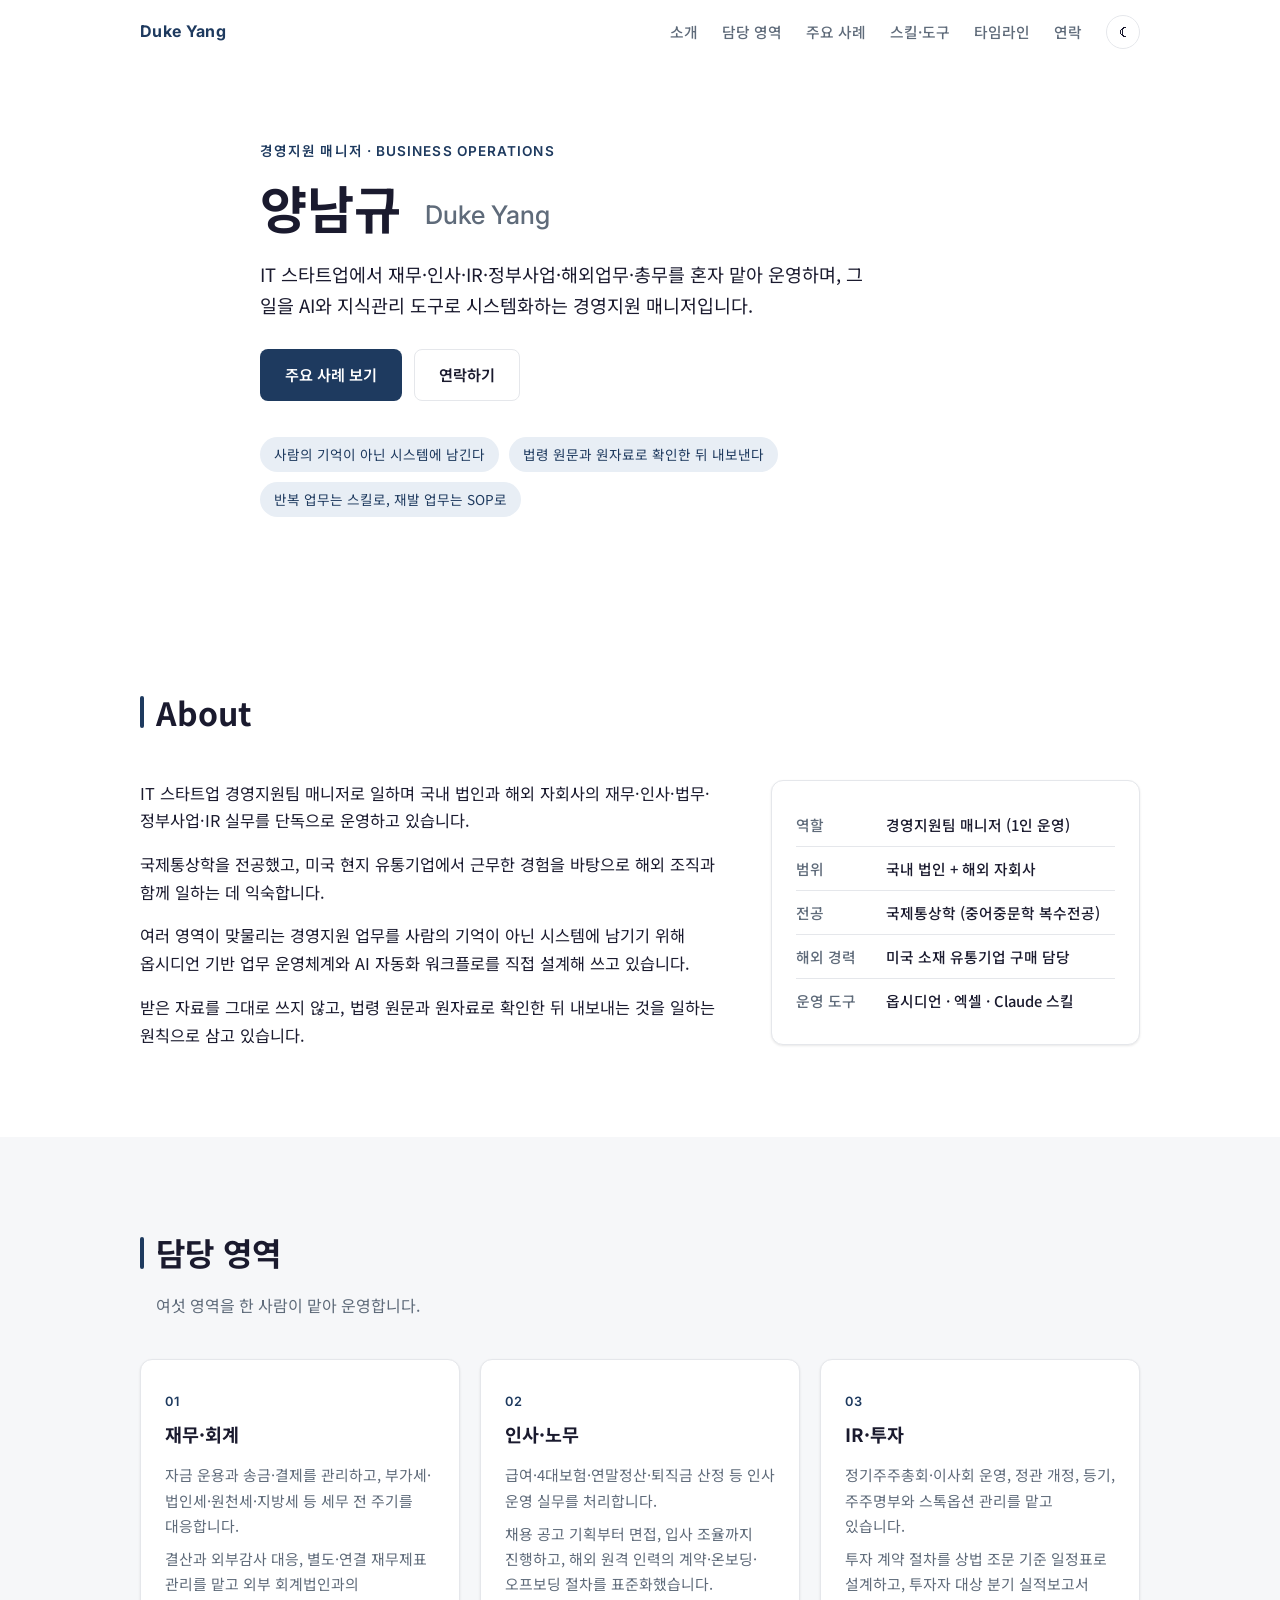
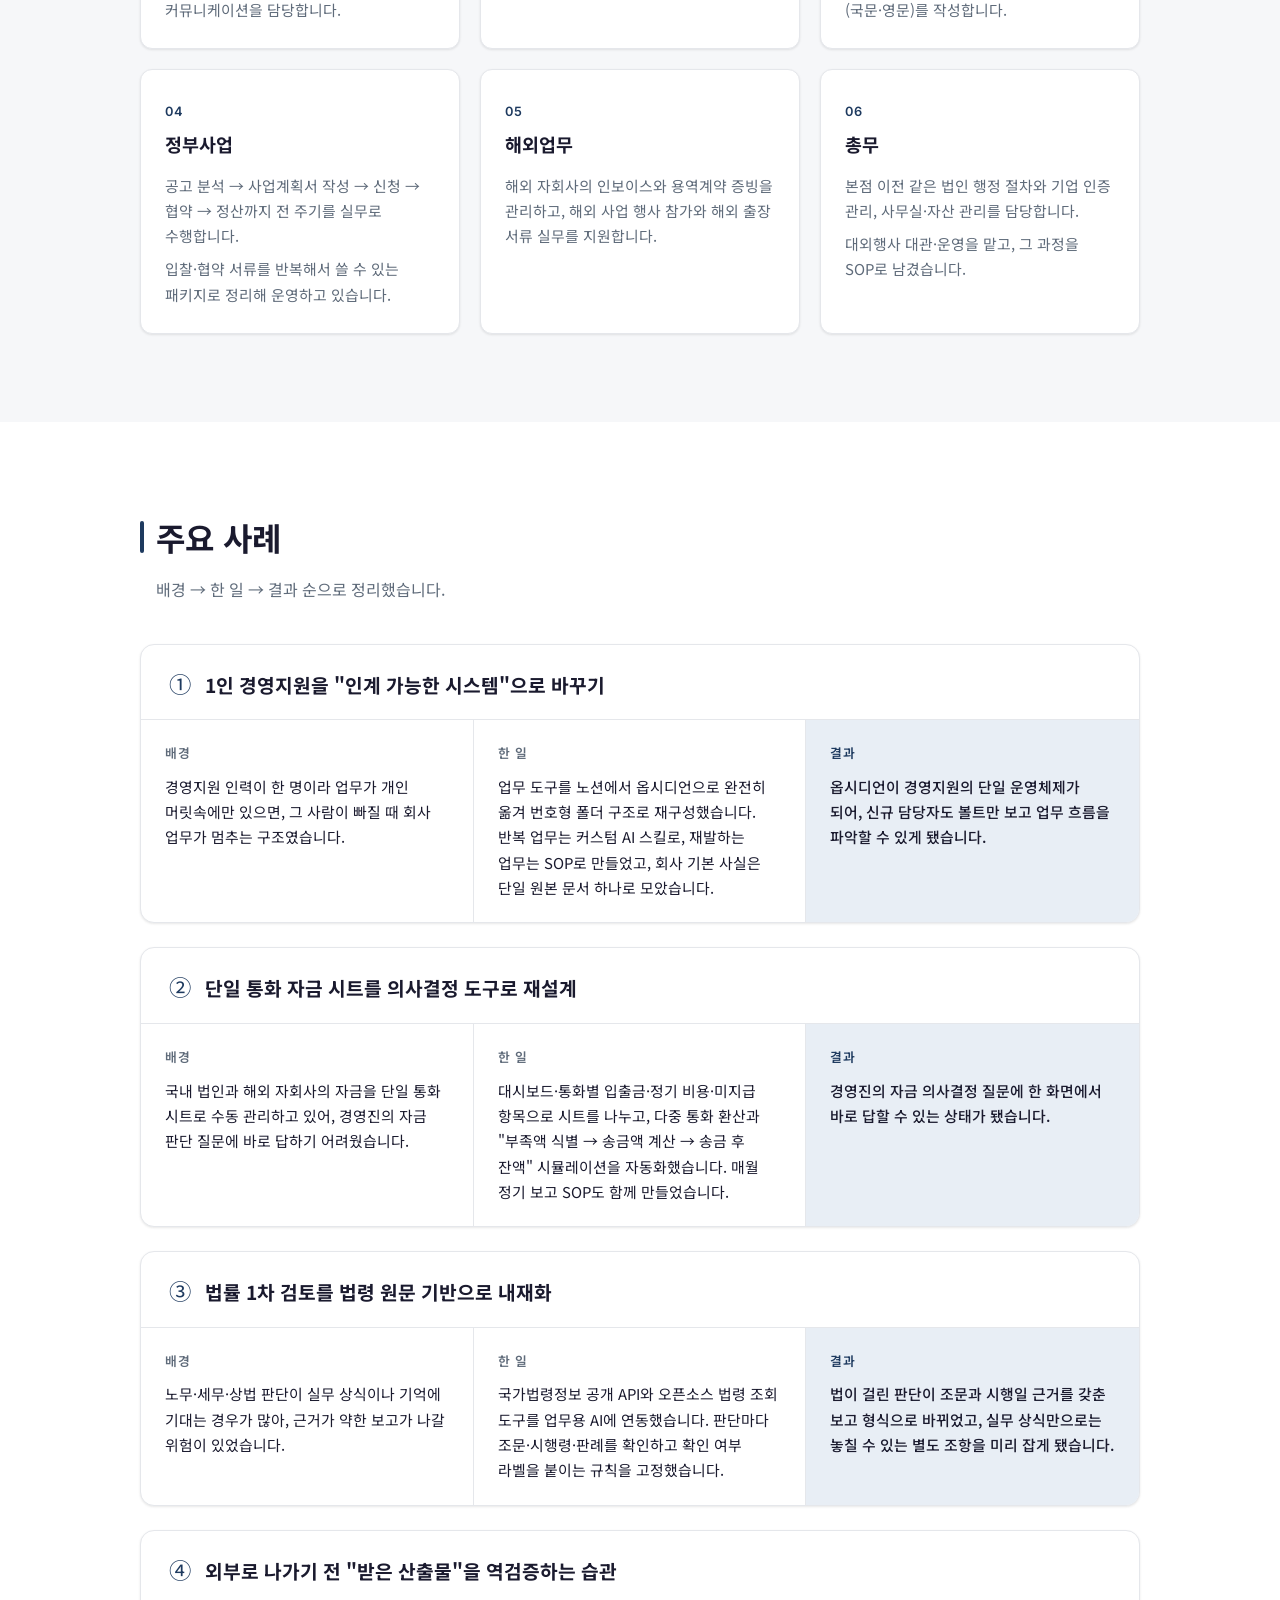
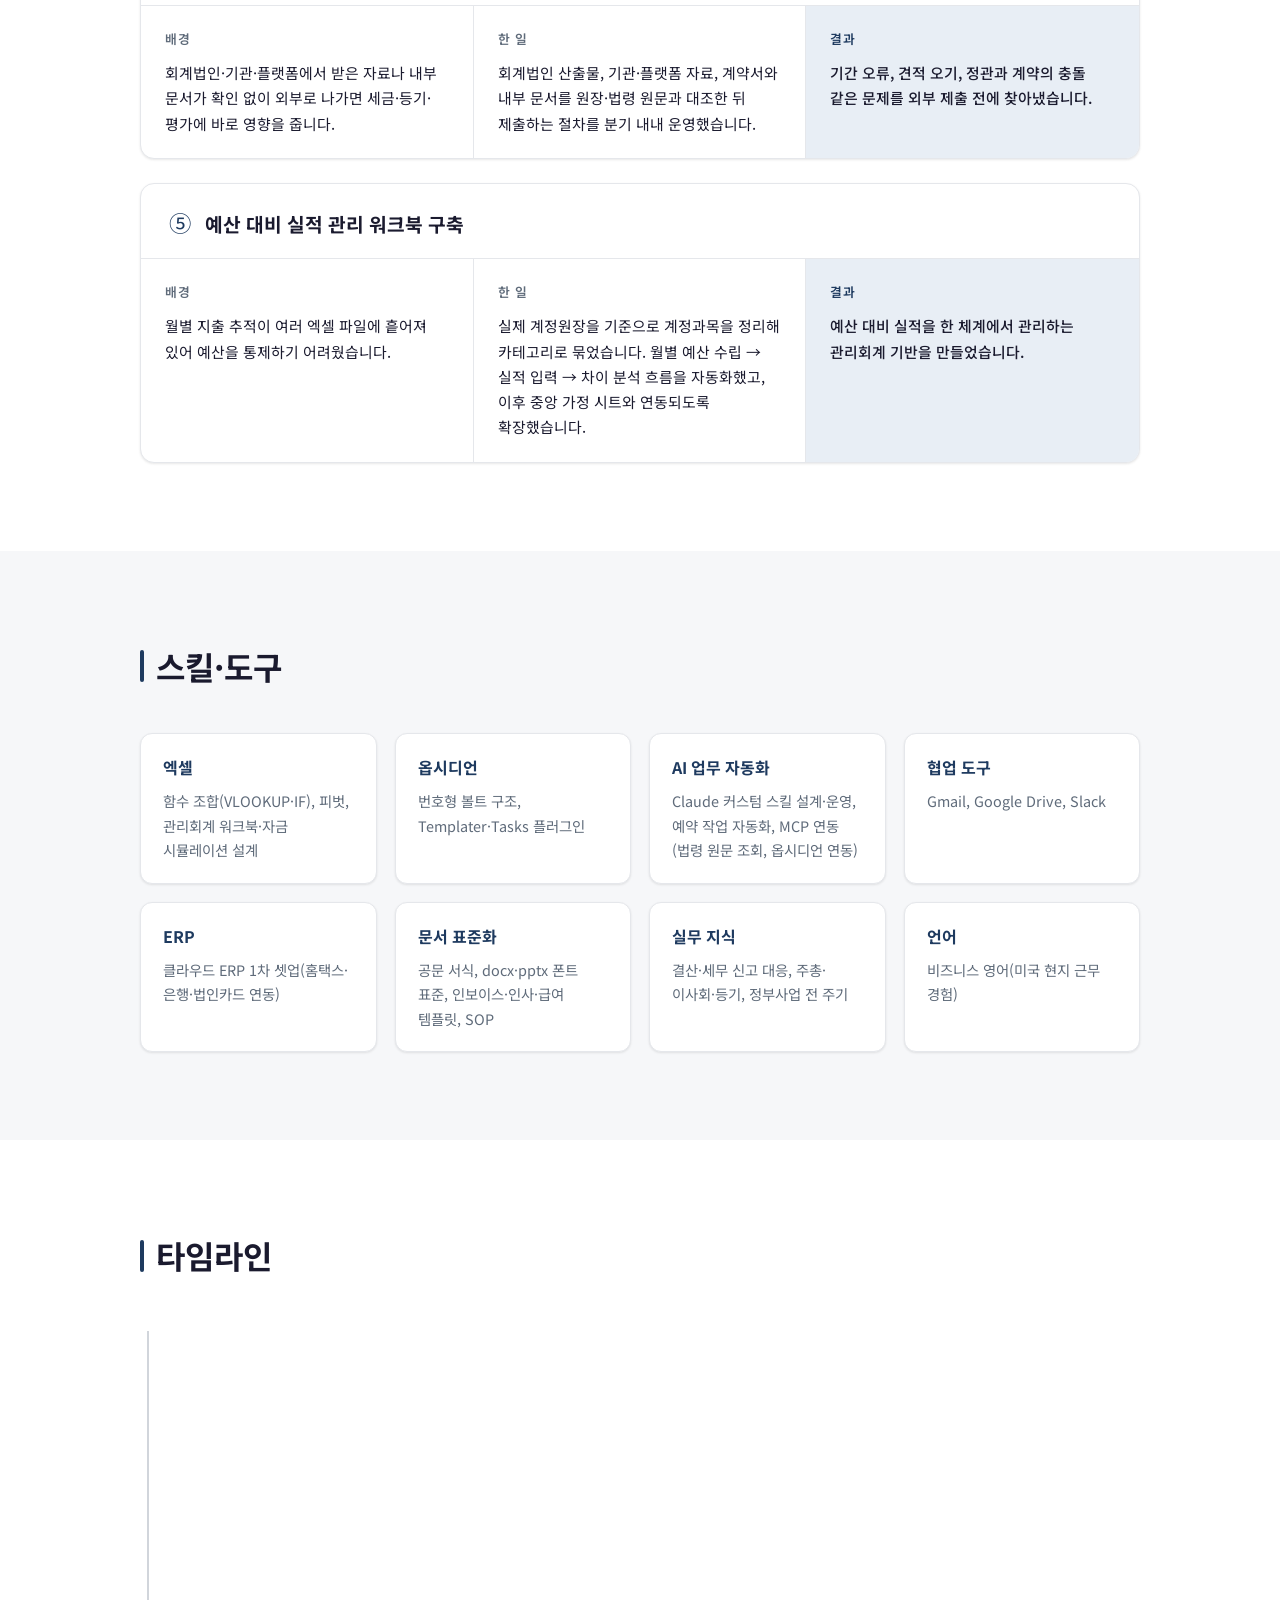
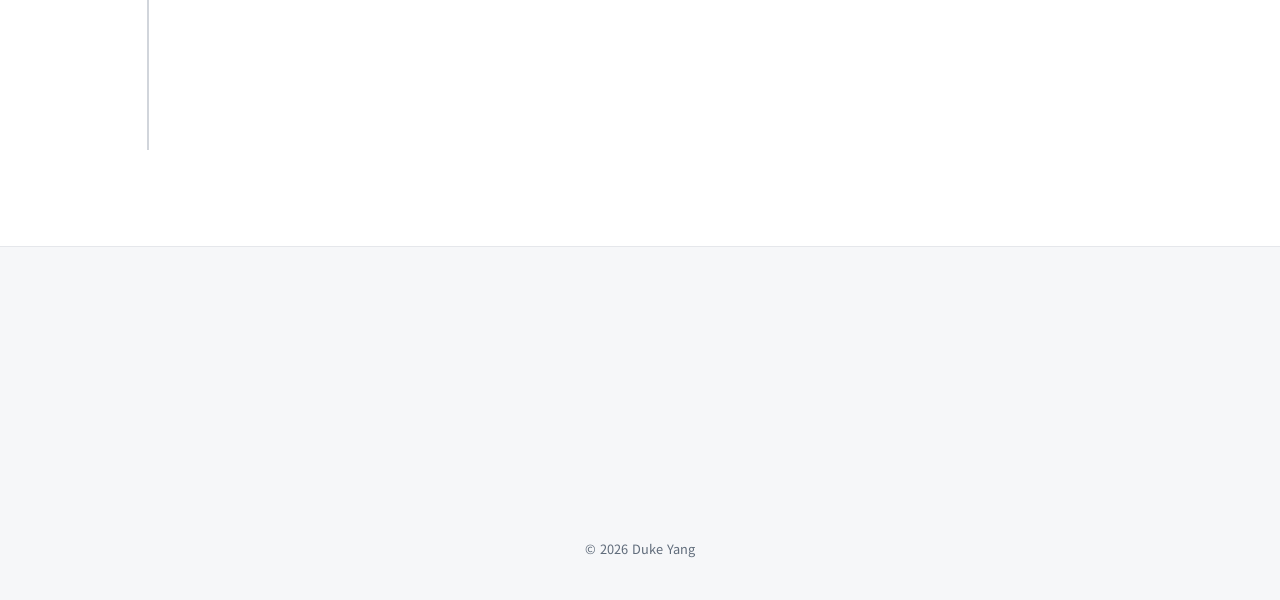
==== commit df7cc1e9: "Rebuild profile site from vetted public profile document Replace the April draft (company name, skil" ====
--- a/index.html
+++ b/index.html
@@ -3,709 +3,288 @@
 <head>
   <meta charset="UTF-8">
   <meta name="viewport" content="width=device-width, initial-scale=1.0">
-  <title>양남규 | Finance Operations</title>
+  <title>양남규 | 경영지원 매니저</title>
+  <meta name="description" content="IT 스타트업에서 재무·인사·IR·정부사업·해외업무·총무를 혼자 맡아 운영하며, 그 일을 AI와 지식관리 도구로 시스템화하는 경영지원 매니저 양남규의 프로필입니다.">
   <link rel="stylesheet" href="style.css">
   <link rel="preconnect" href="https://fonts.googleapis.com">
-  <link href="https://fonts.googleapis.com/css2?family=Inter:wght@300;400;500;600;700&family=Noto+Sans+KR:wght@300;400;500;600;700&display=swap" rel="stylesheet">
+  <link href="https://fonts.googleapis.com/css2?family=Inter:wght@400;500;600;700&family=Noto+Sans+KR:wght@400;500;600;700&display=swap" rel="stylesheet">
 </head>
 <body>
   <!-- Navigation -->
   <nav class="nav">
     <div class="nav-inner">
-      <a href="#" class="nav-logo">NG.YANG</a>
+      <a href="#" class="nav-logo">Duke Yang</a>
       <div class="nav-links">
-        <a href="#about">About</a>
-        <a href="#skills">Skills</a>
-        <a href="#excel-demo">Excel</a>
-        <a href="#case-studies">Cases</a>
-        <a href="#timeline">Timeline</a>
-        <a href="#projects">Projects</a>
-        <button class="theme-toggle" id="themeToggle" aria-label="Toggle dark mode">
+        <a href="#about">소개</a>
+        <a href="#areas">담당 영역</a>
+        <a href="#cases">주요 사례</a>
+        <a href="#skills">스킬·도구</a>
+        <a href="#timeline">타임라인</a>
+        <a href="#contact">연락</a>
+        <button class="theme-toggle" id="themeToggle" aria-label="다크 모드 전환">
           <span class="theme-icon">&#9790;</span>
         </button>
       </div>
-      <button class="mobile-menu-btn" id="mobileMenuBtn" aria-label="Menu">
+      <button class="mobile-menu-btn" id="mobileMenuBtn" aria-label="메뉴" aria-expanded="false">
         <span></span><span></span><span></span>
       </button>
     </div>
   </nav>
 
-  <!-- Hero Section -->
-  <section class="hero" id="hero">
-    <div class="hero-content">
-      <div class="hero-text">
-        <p class="hero-greeting fade-in">Hello, I'm</p>
-        <h1 class="hero-name fade-in">양남규</h1>
-        <h2 class="hero-title fade-in">Finance Operations Specialist</h2>
-        <p class="hero-desc fade-in">스타트업의 성장을 뒷받침하는 경영지원 전문가.<br>재무, IR, HR, 컴플라이언스를 아우르는 크로스펑셔널 역량으로<br>비즈니스의 안정적인 운영 기반을 만듭니다.</p>
-        <div class="hero-cta fade-in">
-          <a href="#contact" class="btn btn-primary">Contact Me</a>
-          <a href="#projects" class="btn btn-outline">View Projects</a>
-        </div>
-      </div>
-      <div class="hero-visual fade-in">
-        <div class="profile-placeholder">
-          <span>NG</span>
-        </div>
-      </div>
-    </div>
-    <div class="scroll-indicator">
-      <span>Scroll</span>
-      <div class="scroll-line"></div>
-    </div>
-  </section>
-
-  <!-- About Section -->
+  <!-- Hero -->
+  <header class="hero" id="hero">
+    <div class="container hero-inner">
+      <p class="hero-eyebrow fade-in">경영지원 매니저 · Business Operations</p>
+      <h1 class="hero-name fade-in">양남규 <span class="hero-name-en">Duke Yang</span></h1>
+      <p class="hero-lead fade-in">
+        IT 스타트업에서 재무·인사·IR·정부사업·해외업무·총무를 혼자 맡아 운영하며,
+        그 일을 AI와 지식관리 도구로 시스템화하는 경영지원 매니저입니다.
+      </p>
+      <div class="hero-cta fade-in">
+        <a href="#cases" class="btn btn-primary">주요 사례 보기</a>
+        <a href="#contact" class="btn btn-outline">연락하기</a>
+      </div>
+      <ul class="hero-principles fade-in" aria-label="일하는 원칙">
+        <li>사람의 기억이 아닌 시스템에 남긴다</li>
+        <li>법령 원문과 원자료로 확인한 뒤 내보낸다</li>
+        <li>반복 업무는 스킬로, 재발 업무는 SOP로</li>
+      </ul>
+    </div>
+  </header>
+
+  <!-- About -->
   <section class="section" id="about">
     <div class="container">
-      <h2 class="section-title fade-in">About Me</h2>
-      <div class="about-content fade-in">
-        <p class="about-text">
-          GXC에서 경영지원 업무를 담당하며, 재무/회계 관리부터 투자 관련 법률 검토,
-          인사/노무 행정, 정부사업 관리까지 폭넓은 영역을 수행하고 있습니다.
-          체계적인 학습과 실무 경험을 병행하며 스타트업의 성장에 필요한
-          오퍼레이션 역량을 꾸준히 쌓아가고 있습니다.
-        </p>
-        <div class="about-tags">
-          <span class="tag">재무/회계</span>
-          <span class="tag">IR/투자</span>
-          <span class="tag">HR/노무</span>
-          <span class="tag">정부사업</span>
-          <span class="tag">Excel 고급</span>
-          <span class="tag">데이터분석</span>
-          <span class="tag">컴플라이언스</span>
-        </div>
-      </div>
-    </div>
-  </section>
-
-  <!-- Skills Section -->
+      <h2 class="section-title fade-in">About</h2>
+      <div class="about-grid fade-in">
+        <div class="about-text">
+          <p>IT 스타트업 경영지원팀 매니저로 일하며 국내 법인과 해외 자회사의 재무·인사·법무·정부사업·IR 실무를 단독으로 운영하고 있습니다.</p>
+          <p>국제통상학을 전공했고, 미국 현지 유통기업에서 근무한 경험을 바탕으로 해외 조직과 함께 일하는 데 익숙합니다.</p>
+          <p>여러 영역이 맞물리는 경영지원 업무를 사람의 기억이 아닌 시스템에 남기기 위해 옵시디언 기반 업무 운영체계와 AI 자동화 워크플로를 직접 설계해 쓰고 있습니다.</p>
+          <p>받은 자료를 그대로 쓰지 않고, 법령 원문과 원자료로 확인한 뒤 내보내는 것을 일하는 원칙으로 삼고 있습니다.</p>
+        </div>
+        <aside class="about-facts">
+          <dl>
+            <div><dt>역할</dt><dd>경영지원팀 매니저 (1인 운영)</dd></div>
+            <div><dt>범위</dt><dd>국내 법인 + 해외 자회사</dd></div>
+            <div><dt>전공</dt><dd>국제통상학 (중어중문학 복수전공)</dd></div>
+            <div><dt>해외 경력</dt><dd>미국 소재 유통기업 구매 담당</dd></div>
+            <div><dt>운영 도구</dt><dd>옵시디언 · 엑셀 · Claude 스킬</dd></div>
+          </dl>
+        </aside>
+      </div>
+    </div>
+  </section>
+
+  <!-- Areas -->
+  <section class="section section-alt" id="areas">
+    <div class="container">
+      <h2 class="section-title fade-in">담당 영역</h2>
+      <p class="section-subtitle fade-in">여섯 영역을 한 사람이 맡아 운영합니다.</p>
+      <div class="area-grid">
+        <article class="area-card fade-in">
+          <span class="area-index">01</span>
+          <h3>재무·회계</h3>
+          <p>자금 운용과 송금·결제를 관리하고, 부가세·법인세·원천세·지방세 등 세무 전 주기를 대응합니다.</p>
+          <p>결산과 외부감사 대응, 별도·연결 재무제표 관리를 맡고 외부 회계법인과의 커뮤니케이션을 담당합니다.</p>
+        </article>
+        <article class="area-card fade-in">
+          <span class="area-index">02</span>
+          <h3>인사·노무</h3>
+          <p>급여·4대보험·연말정산·퇴직금 산정 등 인사 운영 실무를 처리합니다.</p>
+          <p>채용 공고 기획부터 면접, 입사 조율까지 진행하고, 해외 원격 인력의 계약·온보딩·오프보딩 절차를 표준화했습니다.</p>
+        </article>
+        <article class="area-card fade-in">
+          <span class="area-index">03</span>
+          <h3>IR·투자</h3>
+          <p>정기주주총회·이사회 운영, 정관 개정, 등기, 주주명부와 스톡옵션 관리를 맡고 있습니다.</p>
+          <p>투자 계약 절차를 상법 조문 기준 일정표로 설계하고, 투자자 대상 분기 실적보고서(국문·영문)를 작성합니다.</p>
+        </article>
+        <article class="area-card fade-in">
+          <span class="area-index">04</span>
+          <h3>정부사업</h3>
+          <p>공고 분석 → 사업계획서 작성 → 신청 → 협약 → 정산까지 전 주기를 실무로 수행합니다.</p>
+          <p>입찰·협약 서류를 반복해서 쓸 수 있는 패키지로 정리해 운영하고 있습니다.</p>
+        </article>
+        <article class="area-card fade-in">
+          <span class="area-index">05</span>
+          <h3>해외업무</h3>
+          <p>해외 자회사의 인보이스와 용역계약 증빙을 관리하고, 해외 사업 행사 참가와 해외 출장 서류 실무를 지원합니다.</p>
+        </article>
+        <article class="area-card fade-in">
+          <span class="area-index">06</span>
+          <h3>총무</h3>
+          <p>본점 이전 같은 법인 행정 절차와 기업 인증 관리, 사무실·자산 관리를 담당합니다.</p>
+          <p>대외행사 대관·운영을 맡고, 그 과정을 SOP로 남겼습니다.</p>
+        </article>
+      </div>
+    </div>
+  </section>
+
+  <!-- Cases -->
+  <section class="section" id="cases">
+    <div class="container">
+      <h2 class="section-title fade-in">주요 사례</h2>
+      <p class="section-subtitle fade-in">배경 → 한 일 → 결과 순으로 정리했습니다.</p>
+      <div class="case-list">
+
+        <article class="case-card fade-in">
+          <div class="case-head">
+            <span class="case-number">①</span>
+            <h3>1인 경영지원을 "인계 가능한 시스템"으로 바꾸기</h3>
+          </div>
+          <div class="case-body">
+            <div class="case-step"><h4>배경</h4><p>경영지원 인력이 한 명이라 업무가 개인 머릿속에만 있으면, 그 사람이 빠질 때 회사 업무가 멈추는 구조였습니다.</p></div>
+            <div class="case-step"><h4>한 일</h4><p>업무 도구를 노션에서 옵시디언으로 완전히 옮겨 번호형 폴더 구조로 재구성했습니다. 반복 업무는 커스텀 AI 스킬로, 재발하는 업무는 SOP로 만들었고, 회사 기본 사실은 단일 원본 문서 하나로 모았습니다.</p></div>
+            <div class="case-step case-result"><h4>결과</h4><p>옵시디언이 경영지원의 단일 운영체제가 되어, 신규 담당자도 볼트만 보고 업무 흐름을 파악할 수 있게 됐습니다.</p></div>
+          </div>
+        </article>
+
+        <article class="case-card fade-in">
+          <div class="case-head">
+            <span class="case-number">②</span>
+            <h3>단일 통화 자금 시트를 의사결정 도구로 재설계</h3>
+          </div>
+          <div class="case-body">
+            <div class="case-step"><h4>배경</h4><p>국내 법인과 해외 자회사의 자금을 단일 통화 시트로 수동 관리하고 있어, 경영진의 자금 판단 질문에 바로 답하기 어려웠습니다.</p></div>
+            <div class="case-step"><h4>한 일</h4><p>대시보드·통화별 입출금·정기 비용·미지급 항목으로 시트를 나누고, 다중 통화 환산과 "부족액 식별 → 송금액 계산 → 송금 후 잔액" 시뮬레이션을 자동화했습니다. 매월 정기 보고 SOP도 함께 만들었습니다.</p></div>
+            <div class="case-step case-result"><h4>결과</h4><p>경영진의 자금 의사결정 질문에 한 화면에서 바로 답할 수 있는 상태가 됐습니다.</p></div>
+          </div>
+        </article>
+
+        <article class="case-card fade-in">
+          <div class="case-head">
+            <span class="case-number">③</span>
+            <h3>법률 1차 검토를 법령 원문 기반으로 내재화</h3>
+          </div>
+          <div class="case-body">
+            <div class="case-step"><h4>배경</h4><p>노무·세무·상법 판단이 실무 상식이나 기억에 기대는 경우가 많아, 근거가 약한 보고가 나갈 위험이 있었습니다.</p></div>
+            <div class="case-step"><h4>한 일</h4><p>국가법령정보 공개 API와 오픈소스 법령 조회 도구를 업무용 AI에 연동했습니다. 판단마다 조문·시행령·판례를 확인하고 확인 여부 라벨을 붙이는 규칙을 고정했습니다.</p></div>
+            <div class="case-step case-result"><h4>결과</h4><p>법이 걸린 판단이 조문과 시행일 근거를 갖춘 보고 형식으로 바뀌었고, 실무 상식만으로는 놓칠 수 있는 별도 조항을 미리 잡게 됐습니다.</p></div>
+          </div>
+        </article>
+
+        <article class="case-card fade-in">
+          <div class="case-head">
+            <span class="case-number">④</span>
+            <h3>외부로 나가기 전 "받은 산출물"을 역검증하는 습관</h3>
+          </div>
+          <div class="case-body">
+            <div class="case-step"><h4>배경</h4><p>회계법인·기관·플랫폼에서 받은 자료나 내부 문서가 확인 없이 외부로 나가면 세금·등기·평가에 바로 영향을 줍니다.</p></div>
+            <div class="case-step"><h4>한 일</h4><p>회계법인 산출물, 기관·플랫폼 자료, 계약서와 내부 문서를 원장·법령 원문과 대조한 뒤 제출하는 절차를 분기 내내 운영했습니다.</p></div>
+            <div class="case-step case-result"><h4>결과</h4><p>기간 오류, 견적 오기, 정관과 계약의 충돌 같은 문제를 외부 제출 전에 찾아냈습니다.</p></div>
+          </div>
+        </article>
+
+        <article class="case-card fade-in">
+          <div class="case-head">
+            <span class="case-number">⑤</span>
+            <h3>예산 대비 실적 관리 워크북 구축</h3>
+          </div>
+          <div class="case-body">
+            <div class="case-step"><h4>배경</h4><p>월별 지출 추적이 여러 엑셀 파일에 흩어져 있어 예산을 통제하기 어려웠습니다.</p></div>
+            <div class="case-step"><h4>한 일</h4><p>실제 계정원장을 기준으로 계정과목을 정리해 카테고리로 묶었습니다. 월별 예산 수립 → 실적 입력 → 차이 분석 흐름을 자동화했고, 이후 중앙 가정 시트와 연동되도록 확장했습니다.</p></div>
+            <div class="case-step case-result"><h4>결과</h4><p>예산 대비 실적을 한 체계에서 관리하는 관리회계 기반을 만들었습니다.</p></div>
+          </div>
+        </article>
+
+      </div>
+    </div>
+  </section>
+
+  <!-- Skills -->
   <section class="section section-alt" id="skills">
     <div class="container">
-      <h2 class="section-title fade-in">Skills & Expertise</h2>
-      <div class="skills-grid">
-        <!-- Finance & Accounting -->
-        <div class="skill-category fade-in">
-          <div class="skill-category-header">
-            <span class="skill-icon">&#128200;</span>
-            <h3>재무 / 회계</h3>
-          </div>
-          <div class="skill-items">
-            <div class="skill-item">
-              <div class="skill-info">
-                <span>세무 관리</span><span class="skill-pct">75%</span>
-              </div>
-              <div class="skill-bar"><div class="skill-fill" data-width="75"></div></div>
-            </div>
-            <div class="skill-item">
-              <div class="skill-info">
-                <span>월말 결산</span><span class="skill-pct">70%</span>
-              </div>
-              <div class="skill-bar"><div class="skill-fill" data-width="70"></div></div>
-            </div>
-            <div class="skill-item">
-              <div class="skill-info">
-                <span>전표 처리</span><span class="skill-pct">80%</span>
-              </div>
-              <div class="skill-bar"><div class="skill-fill" data-width="80"></div></div>
-            </div>
-            <div class="skill-item">
-              <div class="skill-info">
-                <span>재무제표 분석</span><span class="skill-pct">65%</span>
-              </div>
-              <div class="skill-bar"><div class="skill-fill" data-width="65"></div></div>
-            </div>
-          </div>
-        </div>
-
-        <!-- IR & Investment -->
-        <div class="skill-category fade-in">
-          <div class="skill-category-header">
-            <span class="skill-icon">&#128176;</span>
-            <h3>IR / 투자</h3>
-          </div>
-          <div class="skill-items">
-            <div class="skill-item">
-              <div class="skill-info">
-                <span>주주간계약(SHA)</span><span class="skill-pct">70%</span>
-              </div>
-              <div class="skill-bar"><div class="skill-fill" data-width="70"></div></div>
-            </div>
-            <div class="skill-item">
-              <div class="skill-info">
-                <span>스톡옵션 설계</span><span class="skill-pct">65%</span>
-              </div>
-              <div class="skill-bar"><div class="skill-fill" data-width="65"></div></div>
-            </div>
-            <div class="skill-item">
-              <div class="skill-info">
-                <span>TTC 설계</span><span class="skill-pct">60%</span>
-              </div>
-              <div class="skill-bar"><div class="skill-fill" data-width="60"></div></div>
-            </div>
-            <div class="skill-item">
-              <div class="skill-info">
-                <span>투자 라운드</span><span class="skill-pct">60%</span>
-              </div>
-              <div class="skill-bar"><div class="skill-fill" data-width="60"></div></div>
-            </div>
-          </div>
-        </div>
-
-        <!-- HR -->
-        <div class="skill-category fade-in">
-          <div class="skill-category-header">
-            <span class="skill-icon">&#128101;</span>
-            <h3>HR / 노무</h3>
-          </div>
-          <div class="skill-items">
-            <div class="skill-item">
-              <div class="skill-info">
-                <span>인사 관리</span><span class="skill-pct">75%</span>
-              </div>
-              <div class="skill-bar"><div class="skill-fill" data-width="75"></div></div>
-            </div>
-            <div class="skill-item">
-              <div class="skill-info">
-                <span>근로계약 관리</span><span class="skill-pct">70%</span>
-              </div>
-              <div class="skill-bar"><div class="skill-fill" data-width="70"></div></div>
-            </div>
-            <div class="skill-item">
-              <div class="skill-info">
-                <span>노동법 이해</span><span class="skill-pct">65%</span>
-              </div>
-              <div class="skill-bar"><div class="skill-fill" data-width="65"></div></div>
-            </div>
-            <div class="skill-item">
-              <div class="skill-info">
-                <span>급여 체계 설계</span><span class="skill-pct">60%</span>
-              </div>
-              <div class="skill-bar"><div class="skill-fill" data-width="60"></div></div>
-            </div>
-          </div>
-        </div>
-
-        <!-- Government & Technical -->
-        <div class="skill-category fade-in">
-          <div class="skill-category-header">
-            <span class="skill-icon">&#128187;</span>
-            <h3>정부사업 / 기술</h3>
-          </div>
-          <div class="skill-items">
-            <div class="skill-item">
-              <div class="skill-info">
-                <span>정부 보조금</span><span class="skill-pct">70%</span>
-              </div>
-              <div class="skill-bar"><div class="skill-fill" data-width="70"></div></div>
-            </div>
-            <div class="skill-item">
-              <div class="skill-info">
-                <span>컴플라이언스</span><span class="skill-pct">65%</span>
-              </div>
-              <div class="skill-bar"><div class="skill-fill" data-width="65"></div></div>
-            </div>
-            <div class="skill-item">
-              <div class="skill-info">
-                <span>Excel (고급)</span><span class="skill-pct">85%</span>
-              </div>
-              <div class="skill-bar"><div class="skill-fill" data-width="85"></div></div>
-            </div>
-            <div class="skill-item">
-              <div class="skill-info">
-                <span>데이터 분석</span><span class="skill-pct">60%</span>
-              </div>
-              <div class="skill-bar"><div class="skill-fill" data-width="60"></div></div>
-            </div>
-          </div>
-        </div>
-      </div>
-    </div>
-  </section>
-
-  <!-- Excel Demo Section -->
-  <section class="section" id="excel-demo">
-    <div class="container">
-      <h2 class="section-title fade-in">Excel Mastery</h2>
-      <p class="section-subtitle fade-in">실무에서 활용하는 엑셀 고급 함수와 자동화 기법</p>
-
-      <!-- Excel Skill Dashboard -->
-      <div class="excel-dashboard fade-in">
-        <div class="excel-tabs">
-          <button class="excel-tab active" data-tab="xlookup">XLOOKUP</button>
-          <button class="excel-tab" data-tab="pivot">피벗테이블</button>
-          <button class="excel-tab" data-tab="conditional">조건부 서식</button>
-          <button class="excel-tab" data-tab="macro">자동화 매크로</button>
-        </div>
-
-        <!-- XLOOKUP Tab -->
-        <div class="excel-panel active" id="panel-xlookup">
-          <div class="excel-demo-layout">
-            <div class="excel-code-block">
-              <div class="code-header">
-                <span class="code-dot red"></span>
-                <span class="code-dot yellow"></span>
-                <span class="code-dot green"></span>
-                <span class="code-title">수식 입력창</span>
-              </div>
-              <div class="code-body">
-                <span class="fx">=XLOOKUP(</span><br>
-                <span class="arg">&nbsp;&nbsp;검색값,</span> <span class="comment">// 찾을 직원 ID</span><br>
-                <span class="arg">&nbsp;&nbsp;검색범위,</span> <span class="comment">// 직원 DB 테이블</span><br>
-                <span class="arg">&nbsp;&nbsp;반환범위,</span> <span class="comment">// 급여 컬럼</span><br>
-                <span class="arg">&nbsp;&nbsp;"미등록",</span> <span class="comment">// 못 찾을 때 기본값</span><br>
-                <span class="arg">&nbsp;&nbsp;0,</span> <span class="comment">// 정확히 일치</span><br>
-                <span class="arg">&nbsp;&nbsp;1</span> <span class="comment">// 첫 번째→마지막</span><br>
-                <span class="fx">)</span>
-              </div>
-            </div>
-            <div class="excel-info">
-              <h3>XLOOKUP 활용 사례</h3>
-              <div class="use-case-list">
-                <div class="use-case">
-                  <span class="use-case-icon">&#128178;</span>
-                  <div>
-                    <strong>급여 대장 자동 매칭</strong>
-                    <p>직원 ID로 급여, 수당, 공제 항목을 한 번에 조회</p>
-                  </div>
-                </div>
-                <div class="use-case">
-                  <span class="use-case-icon">&#128200;</span>
-                  <div>
-                    <strong>거래처별 매출 추적</strong>
-                    <p>거래처 코드로 월별 매출 데이터 자동 집계</p>
-                  </div>
-                </div>
-                <div class="use-case">
-                  <span class="use-case-icon">&#128203;</span>
-                  <div>
-                    <strong>계정과목 자동 분류</strong>
-                    <p>전표 입력 시 계정과목 코드로 분류명 자동 입력</p>
-                  </div>
-                </div>
-              </div>
-              <div class="excel-badge-row">
-                <span class="excel-badge">VLOOKUP 대체</span>
-                <span class="excel-badge">양방향 검색</span>
-                <span class="excel-badge">에러 처리 내장</span>
-              </div>
-            </div>
-          </div>
-        </div>
-
-        <!-- Pivot Table Tab -->
-        <div class="excel-panel" id="panel-pivot">
-          <div class="excel-demo-layout">
-            <div class="excel-spreadsheet">
-              <div class="spreadsheet-header">
-                <span class="code-dot red"></span>
-                <span class="code-dot yellow"></span>
-                <span class="code-dot green"></span>
-                <span class="code-title">피벗테이블 결과</span>
-              </div>
-              <table class="mini-spreadsheet">
-                <thead>
-                  <tr><th>부서</th><th>Q1</th><th>Q2</th><th>증감률</th></tr>
-                </thead>
-                <tbody>
-                  <tr><td>개발팀</td><td class="num">45,200</td><td class="num">52,800</td><td class="num positive">+16.8%</td></tr>
-                  <tr><td>마케팅</td><td class="num">32,100</td><td class="num">28,500</td><td class="num negative">-11.2%</td></tr>
-                  <tr><td>경영지원</td><td class="num">18,300</td><td class="num">19,100</td><td class="num positive">+4.4%</td></tr>
-                  <tr class="total-row"><td>합계</td><td class="num">95,600</td><td class="num">100,400</td><td class="num positive">+5.0%</td></tr>
-                </tbody>
-              </table>
-            </div>
-            <div class="excel-info">
-              <h3>피벗테이블 활용 사례</h3>
-              <div class="use-case-list">
-                <div class="use-case">
-                  <span class="use-case-icon">&#128202;</span>
-                  <div>
-                    <strong>부서별 예산 집행 분석</strong>
-                    <p>수천 건의 전표를 부서/계정/월별로 즉시 크로스탭 분석</p>
-                  </div>
-                </div>
-                <div class="use-case">
-                  <span class="use-case-icon">&#128176;</span>
-                  <div>
-                    <strong>월별 비용 추이 리포트</strong>
-                    <p>경영진 보고용 분기별 비용 비교 대시보드 자동 생성</p>
-                  </div>
-                </div>
-              </div>
-              <div class="excel-badge-row">
-                <span class="excel-badge">크로스탭 분석</span>
-                <span class="excel-badge">슬라이서 필터</span>
-                <span class="excel-badge">자동 갱신</span>
-              </div>
-            </div>
-          </div>
-        </div>
-
-        <!-- Conditional Formatting Tab -->
-        <div class="excel-panel" id="panel-conditional">
-          <div class="excel-demo-layout">
-            <div class="excel-spreadsheet">
-              <div class="spreadsheet-header">
-                <span class="code-dot red"></span>
-                <span class="code-dot yellow"></span>
-                <span class="code-dot green"></span>
-                <span class="code-title">조건부 서식 적용 예시</span>
-              </div>
-              <table class="mini-spreadsheet conditional-table">
-                <thead>
-                  <tr><th>항목</th><th>예산</th><th>실적</th><th>달성률</th><th>상태</th></tr>
-                </thead>
-                <tbody>
-                  <tr><td>인건비</td><td class="num">50,000</td><td class="num">48,200</td><td class="num bar-cell"><div class="cell-bar" style="width:96%">96%</div></td><td><span class="status-dot green-dot"></span></td></tr>
-                  <tr><td>운영비</td><td class="num">20,000</td><td class="num">23,500</td><td class="num bar-cell"><div class="cell-bar over" style="width:100%">117%</div></td><td><span class="status-dot red-dot"></span></td></tr>
-                  <tr><td>마케팅</td><td class="num">15,000</td><td class="num">12,800</td><td class="num bar-cell"><div class="cell-bar" style="width:85%">85%</div></td><td><span class="status-dot yellow-dot"></span></td></tr>
-                  <tr><td>R&D</td><td class="num">30,000</td><td class="num">29,100</td><td class="num bar-cell"><div class="cell-bar" style="width:97%">97%</div></td><td><span class="status-dot green-dot"></span></td></tr>
-                </tbody>
-              </table>
-            </div>
-            <div class="excel-info">
-              <h3>조건부 서식 활용</h3>
-              <div class="use-case-list">
-                <div class="use-case">
-                  <span class="use-case-icon">&#127919;</span>
-                  <div>
-                    <strong>예산 초과 자동 알림</strong>
-                    <p>달성률 100% 초과 시 빨간색, 90% 미만 시 노란색으로 즉시 식별</p>
-                  </div>
-                </div>
-              </div>
-              <div class="excel-badge-row">
-                <span class="excel-badge">데이터 막대</span>
-                <span class="excel-badge">아이콘 세트</span>
-                <span class="excel-badge">색조 규칙</span>
-              </div>
-            </div>
-          </div>
-        </div>
-
-        <!-- Macro Tab -->
-        <div class="excel-panel" id="panel-macro">
-          <div class="excel-demo-layout">
-            <div class="excel-code-block">
-              <div class="code-header">
-                <span class="code-dot red"></span>
-                <span class="code-dot yellow"></span>
-                <span class="code-dot green"></span>
-                <span class="code-title">VBA 매크로</span>
-              </div>
-              <div class="code-body vba">
-                <span class="kw">Sub</span> <span class="fn">월말결산_자동화()</span><br>
-                <span class="comment-vba">&nbsp;&nbsp;' 1. 전표 데이터 정리</span><br>
-                <span class="arg">&nbsp;&nbsp;Call 중복제거_및_정렬</span><br>
-                <span class="comment-vba">&nbsp;&nbsp;' 2. 계정과목별 집계</span><br>
-                <span class="arg">&nbsp;&nbsp;Call 피벗_자동생성</span><br>
-                <span class="comment-vba">&nbsp;&nbsp;' 3. 보고서 양식 출력</span><br>
-                <span class="arg">&nbsp;&nbsp;Call PDF_저장_및_메일발송</span><br>
-                <span class="kw">End Sub</span>
-              </div>
-            </div>
-            <div class="excel-info">
-              <h3>업무 자동화 사례</h3>
-              <div class="use-case-list">
-                <div class="use-case">
-                  <span class="use-case-icon">&#9889;</span>
-                  <div>
-                    <strong>월말 결산 자동화</strong>
-                    <p>전표 정리 → 집계 → 보고서 생성을 버튼 하나로 처리 (3시간 → 15분)</p>
-                  </div>
-                </div>
-                <div class="use-case">
-                  <span class="use-case-icon">&#128231;</span>
-                  <div>
-                    <strong>급여명세서 자동 발송</strong>
-                    <p>개인별 급여명세서 PDF 생성 후 이메일 자동 발송</p>
-                  </div>
-                </div>
-              </div>
-              <div class="excel-badge-row">
-                <span class="excel-badge">VBA 매크로</span>
-                <span class="excel-badge">반복 업무 제거</span>
-                <span class="excel-badge">3시간→15분</span>
-              </div>
-            </div>
-          </div>
-        </div>
-      </div>
-
-      <!-- Video Placeholder -->
-      <div class="video-section fade-in">
-        <h3 class="subsection-title">Demo Video</h3>
-        <div class="video-placeholder">
-          <div class="play-btn">&#9654;</div>
-          <p>엑셀 실무 시연 영상 (준비 중)</p>
-          <span class="video-hint">화면 녹화 또는 YouTube 링크를 추가하세요</span>
-        </div>
-      </div>
-    </div>
-  </section>
-
-  <!-- Interactive Case Studies -->
-  <section class="section section-alt" id="case-studies">
-    <div class="container">
-      <h2 class="section-title fade-in">Case Studies</h2>
-      <p class="section-subtitle fade-in">프로젝트의 과정, 결과, 배운 점을 상세히 살펴보세요</p>
-
-      <div class="cases-grid">
-        <!-- Case 1 -->
-        <div class="case-card fade-in" onclick="openCaseModal('case1')">
-          <div class="case-card-inner">
-            <span class="case-number">01</span>
-            <span class="case-tag">IR/투자</span>
-            <h3>SHA 주주간계약 검토</h3>
-            <p>투자 계약의 핵심 조항 분석부터 실무 가이드 문서화까지</p>
-            <div class="case-metrics">
-              <div class="metric"><span class="metric-value">5개</span><span class="metric-label">핵심 조항 분석</span></div>
-              <div class="metric"><span class="metric-value">1건</span><span class="metric-label">가이드 문서</span></div>
-            </div>
-            <span class="case-cta">상세보기 &rarr;</span>
-          </div>
-        </div>
-
-        <!-- Case 2 -->
-        <div class="case-card fade-in" onclick="openCaseModal('case2')">
-          <div class="case-card-inner">
-            <span class="case-number">02</span>
-            <span class="case-tag">재무/회계</span>
-            <h3>월말 결산 프로세스 혁신</h3>
-            <p>수작업 결산을 체계화하고 자동화하여 소요 시간 대폭 단축</p>
-            <div class="case-metrics">
-              <div class="metric"><span class="metric-value">-60%</span><span class="metric-label">소요 시간</span></div>
-              <div class="metric"><span class="metric-value">SOP</span><span class="metric-label">프로세스 표준화</span></div>
-            </div>
-            <span class="case-cta">상세보기 &rarr;</span>
-          </div>
-        </div>
-
-        <!-- Case 3 -->
-        <div class="case-card fade-in" onclick="openCaseModal('case3')">
-          <div class="case-card-inner">
-            <span class="case-number">03</span>
-            <span class="case-tag">HR/노무</span>
-            <h3>TTC 기반 보상 체계 설계</h3>
-            <p>스타트업에 적합한 전사 보상 체계 프레임워크 구축</p>
-            <div class="case-metrics">
-              <div class="metric"><span class="metric-value">전사</span><span class="metric-label">적용 범위</span></div>
-              <div class="metric"><span class="metric-value">TTC</span><span class="metric-label">체계 도입</span></div>
-            </div>
-            <span class="case-cta">상세보기 &rarr;</span>
-          </div>
-        </div>
-      </div>
-    </div>
-  </section>
-
-  <!-- Case Study Modal -->
-  <div class="modal-overlay" id="caseModal">
-    <div class="modal">
-      <button class="modal-close" onclick="closeCaseModal()">&times;</button>
-      <div class="modal-body" id="modalBody">
-        <!-- Populated by JS -->
-      </div>
-    </div>
-  </div>
-
-  <!-- Timeline Section -->
+      <h2 class="section-title fade-in">스킬·도구</h2>
+      <div class="skill-grid">
+        <div class="skill-card fade-in">
+          <h3>엑셀</h3>
+          <p>함수 조합(VLOOKUP·IF), 피벗, 관리회계 워크북·자금 시뮬레이션 설계</p>
+        </div>
+        <div class="skill-card fade-in">
+          <h3>옵시디언</h3>
+          <p>번호형 볼트 구조, Templater·Tasks 플러그인</p>
+        </div>
+        <div class="skill-card fade-in">
+          <h3>AI 업무 자동화</h3>
+          <p>Claude 커스텀 스킬 설계·운영, 예약 작업 자동화, MCP 연동(법령 원문 조회, 옵시디언 연동)</p>
+        </div>
+        <div class="skill-card fade-in">
+          <h3>협업 도구</h3>
+          <p>Gmail, Google Drive, Slack</p>
+        </div>
+        <div class="skill-card fade-in">
+          <h3>ERP</h3>
+          <p>클라우드 ERP 1차 셋업(홈택스·은행·법인카드 연동)</p>
+        </div>
+        <div class="skill-card fade-in">
+          <h3>문서 표준화</h3>
+          <p>공문 서식, docx·pptx 폰트 표준, 인보이스·인사·급여 템플릿, SOP</p>
+        </div>
+        <div class="skill-card fade-in">
+          <h3>실무 지식</h3>
+          <p>결산·세무 신고 대응, 주총·이사회·등기, 정부사업 전 주기</p>
+        </div>
+        <div class="skill-card fade-in">
+          <h3>언어</h3>
+          <p>비즈니스 영어(미국 현지 근무 경험)</p>
+        </div>
+      </div>
+    </div>
+  </section>
+
+  <!-- Timeline -->
   <section class="section" id="timeline">
     <div class="container">
-      <h2 class="section-title fade-in">Career Timeline</h2>
-      <div class="timeline">
-        <div class="timeline-item fade-in">
-          <div class="timeline-dot"></div>
-          <div class="timeline-content">
-            <span class="timeline-date">2026.04</span>
-            <h3>스톡옵션 세무 체계 정립</h3>
-            <p>스톡옵션 법률 구조 및 과세 체계 분석 완료. 임직원 보상 설계의 세무 관점 가이드라인 수립.</p>
-          </div>
-        </div>
-        <div class="timeline-item fade-in">
-          <div class="timeline-dot"></div>
-          <div class="timeline-content">
-            <span class="timeline-date">2026.04</span>
-            <h3>ABTC 인증 처리 완료</h3>
-            <p>APEC 기업인 여행카드(ABTC) 관련 문서 작업 및 인증 프로세스 완료.</p>
-          </div>
-        </div>
-        <div class="timeline-item fade-in">
-          <div class="timeline-dot"></div>
-          <div class="timeline-content">
-            <span class="timeline-date">2026.04</span>
-            <h3>SHA(주주간계약) 분석</h3>
-            <p>ROFR, Drag-Along, Tag-Along, 희석방지 조항 등 주주간계약의 핵심 조항 분석 및 실무 적용.</p>
-          </div>
-        </div>
-        <div class="timeline-item fade-in">
-          <div class="timeline-dot"></div>
-          <div class="timeline-content">
-            <span class="timeline-date">2026.04</span>
-            <h3>IT 스타트업 런웨이 관리 체계 수립</h3>
-            <p>현금흐름 기반 런웨이 관리 프레임워크 학습 및 GXC 적용 방안 도출.</p>
-          </div>
-        </div>
-        <div class="timeline-item fade-in">
-          <div class="timeline-dot"></div>
-          <div class="timeline-content">
-            <span class="timeline-date">2026 ~</span>
-            <h3>GXC 경영지원팀 합류</h3>
-            <p>재무/회계, IR, HR, 정부사업 등 경영지원 전반 업무 담당. 스타트업 운영 기반 구축.</p>
-          </div>
-        </div>
-      </div>
-    </div>
-  </section>
-
-  <!-- Certifications Section -->
-  <section class="section section-alt" id="certifications">
-    <div class="container">
-      <h2 class="section-title fade-in">Certifications & Learning</h2>
-      <div class="cert-grid">
-        <div class="cert-card fade-in">
-          <div class="cert-badge preparing">준비중</div>
-          <h3>전산회계 1급</h3>
-          <p>한국세무사회</p>
-          <span class="cert-date">2026.06 목표</span>
-        </div>
-        <div class="cert-card fade-in">
-          <div class="cert-badge preparing">준비중</div>
-          <h3>전산세무 2급</h3>
-          <p>한국세무사회</p>
-          <span class="cert-date">2026.06 목표</span>
-        </div>
-      </div>
-
-      <h3 class="subsection-title fade-in">Recent Learning</h3>
-      <div class="learning-list fade-in">
-        <div class="learning-item">
-          <span class="learning-date">2026.04.16</span>
-          <span class="learning-topic">스톡옵션 과세 체계</span>
-          <span class="learning-tag">IR/투자</span>
-        </div>
-        <div class="learning-item">
-          <span class="learning-date">2026.04.14</span>
-          <span class="learning-topic">스톡옵션 법률 구조</span>
-          <span class="learning-tag">IR/투자</span>
-        </div>
-        <div class="learning-item">
-          <span class="learning-date">2026.04.10</span>
-          <span class="learning-topic">주주간계약(SHA) 핵심 조항</span>
-          <span class="learning-tag">IR/투자</span>
-        </div>
-        <div class="learning-item">
-          <span class="learning-date">2026.04.08</span>
-          <span class="learning-topic">IT 스타트업 런웨이 관리</span>
-          <span class="learning-tag">재무</span>
-        </div>
-      </div>
-    </div>
-  </section>
-
-  <!-- Projects Section -->
-  <section class="section" id="projects">
-    <div class="container">
-      <h2 class="section-title fade-in">Project Gallery</h2>
-      <div class="project-filters fade-in">
-        <button class="filter-btn active" data-filter="all">All</button>
-        <button class="filter-btn" data-filter="finance">재무/회계</button>
-        <button class="filter-btn" data-filter="ir">IR/투자</button>
-        <button class="filter-btn" data-filter="hr">HR/노무</button>
-        <button class="filter-btn" data-filter="gov">정부사업</button>
-      </div>
-      <div class="project-grid">
-        <div class="project-card fade-in" data-category="ir">
-          <div class="project-card-header">
-            <span class="project-category-tag">IR/투자</span>
-          </div>
-          <h3>SHA 주주간계약 검토</h3>
-          <p>ROFR, Drag-Along, Tag-Along, 희석방지 조항 분석 및 투자 계약 실무 적용</p>
-          <div class="project-result">
-            <span class="result-label">성과</span>
-            <span>투자 계약 핵심 조항 가이드 문서화</span>
-          </div>
-        </div>
-        <div class="project-card fade-in" data-category="ir">
-          <div class="project-card-header">
-            <span class="project-category-tag">IR/투자</span>
-          </div>
-          <h3>스톡옵션 체계 설계</h3>
-          <p>법률 구조 분석, 과세 체계 정립, 임직원 보상 설계 가이드라인 수립</p>
-          <div class="project-result">
-            <span class="result-label">성과</span>
-            <span>스톡옵션 세무/법률 통합 가이드 완성</span>
-          </div>
-        </div>
-        <div class="project-card fade-in" data-category="hr">
-          <div class="project-card-header">
-            <span class="project-category-tag">HR/노무</span>
-          </div>
-          <h3>급여 체계 설계</h3>
-          <p>TTC(Total Target Compensation) 기반 급여 체계 설계 및 보상 구조 수립</p>
-          <div class="project-result">
-            <span class="result-label">성과</span>
-            <span>전사 보상 체계 프레임워크 구축</span>
-          </div>
-        </div>
-        <div class="project-card fade-in" data-category="gov">
-          <div class="project-card-header">
-            <span class="project-category-tag">정부사업</span>
-          </div>
-          <h3>ABTC 인증 처리</h3>
-          <p>APEC 기업인 여행카드 관련 서류 준비 및 인증 프로세스 관리</p>
-          <div class="project-result">
-            <span class="result-label">성과</span>
-            <span>인증 완료 및 프로세스 SOP 문서화</span>
-          </div>
-        </div>
-        <div class="project-card fade-in" data-category="finance">
-          <div class="project-card-header">
-            <span class="project-category-tag">재무/회계</span>
-          </div>
-          <h3>런웨이 관리 체계</h3>
-          <p>IT 스타트업 현금흐름 기반 런웨이 관리 프레임워크 구축</p>
-          <div class="project-result">
-            <span class="result-label">성과</span>
-            <span>월별 런웨이 모니터링 대시보드 구축</span>
-          </div>
-        </div>
-        <div class="project-card fade-in" data-category="finance">
-          <div class="project-card-header">
-            <span class="project-category-tag">재무/회계</span>
-          </div>
-          <h3>월말 결산 프로세스</h3>
-          <p>매월 재무제표 마감 및 결산 프로세스 체계화, 전표 처리 자동화</p>
-          <div class="project-result">
-            <span class="result-label">성과</span>
-            <span>결산 소요 시간 단축 및 프로세스 표준화</span>
-          </div>
-        </div>
-      </div>
-    </div>
-  </section>
-
-  <!-- Contact / Footer -->
+      <h2 class="section-title fade-in">타임라인</h2>
+      <ol class="timeline">
+        <li class="timeline-item fade-in">
+          <span class="timeline-date">2022 – 현재</span>
+          <div class="timeline-content">
+            <h3>IT 스타트업 — 경영지원팀 매니저</h3>
+            <p>재무·인사·IR·정부사업·해외업무·총무를 단독 운영</p>
+          </div>
+        </li>
+        <li class="timeline-item fade-in">
+          <span class="timeline-date">2019 – 2022</span>
+          <div class="timeline-content">
+            <h3>미국 소재 유통기업 — 재고관리 인턴 → 구매(Purchasing) 담당</h3>
+          </div>
+        </li>
+        <li class="timeline-item fade-in">
+          <span class="timeline-date">2018 – 2019</span>
+          <div class="timeline-content">
+            <h3>미국 비즈니스 취업연수 과정 수료</h3>
+          </div>
+        </li>
+        <li class="timeline-item fade-in">
+          <span class="timeline-date">2017</span>
+          <div class="timeline-content">
+            <h3>중국 교환학생</h3>
+          </div>
+        </li>
+        <li class="timeline-item fade-in">
+          <span class="timeline-date">2013 – 2019</span>
+          <div class="timeline-content">
+            <h3>학부 — 국제통상학 전공 (중어중문학 복수전공)</h3>
+          </div>
+        </li>
+      </ol>
+    </div>
+  </section>
+
+  <!-- Contact -->
   <footer class="footer" id="contact">
     <div class="container">
       <div class="footer-content fade-in">
-        <h2>Let's Connect</h2>
-        <p>새로운 기회나 협업에 대해 이야기하고 싶으시다면 연락주세요.</p>
-        <div class="footer-links">
-          <a href="mailto:your-email@example.com" class="footer-link">
-            <span class="link-icon">&#9993;</span>
-            <span>Email</span>
-          </a>
-          <a href="https://linkedin.com" class="footer-link" target="_blank" rel="noopener">
-            <span class="link-icon">in</span>
-            <span>LinkedIn</span>
-          </a>
-        </div>
-      </div>
-      <div class="footer-bottom">
-        <p>&copy; 2026 양남규. All rights reserved.</p>
-      </div>
+        <h2>연락 방식</h2>
+        <p>이메일로 연락 주시면 확인 후 답장드리겠습니다.</p>
+        <a href="mailto:namgyu1412@naver.com" class="footer-link">
+          <span class="link-icon">&#9993;</span>
+          <span>namgyu1412@naver.com</span>
+        </a>
+      </div>
+      <p class="footer-copy">&copy; 2026 Duke Yang</p>
     </div>
   </footer>
 
--- a/style.css
+++ b/style.css
@@ -1,1349 +1,237 @@
-/* ===== CSS Variables & Theme ===== */
+/* ===== Tokens & Theme ===== */
 :root {
   --bg: #ffffff;
-  --bg-alt: #f8f9fa;
+  --bg-alt: #f6f7f9;
   --text: #1a1a2e;
-  --text-secondary: #6b7280;
+  --text-secondary: #5f6b7a;
   --accent: #1e3a5f;
   --accent-light: #2d5a8e;
   --accent-subtle: #e8eef5;
   --border: #e5e7eb;
   --card-bg: #ffffff;
-  --card-shadow: 0 1px 3px rgba(0,0,0,0.08), 0 1px 2px rgba(0,0,0,0.06);
-  --card-shadow-hover: 0 10px 25px rgba(0,0,0,0.1);
-  --nav-bg: rgba(255,255,255,0.85);
-  --skill-bar-bg: #e5e7eb;
-  --tag-bg: #e8eef5;
-  --tag-text: #1e3a5f;
+  --card-shadow: 0 1px 3px rgba(0,0,0,0.06), 0 1px 2px rgba(0,0,0,0.04);
+  --card-shadow-hover: 0 10px 25px rgba(0,0,0,0.08);
+  --nav-bg: rgba(255,255,255,0.88);
   --timeline-line: #d1d5db;
-  --timeline-dot: #1e3a5f;
-  --badge-preparing-bg: #fef3c7;
-  --badge-preparing-text: #92400e;
-  --badge-done-bg: #d1fae5;
-  --badge-done-text: #065f46;
-  --font-sans: 'Inter', 'Noto Sans KR', -apple-system, BlinkMacSystemFont, sans-serif;
-  --transition: 0.3s cubic-bezier(0.4, 0, 0.2, 1);
+  --font-sans: 'Noto Sans KR', 'Inter', -apple-system, BlinkMacSystemFont, sans-serif;
+  --transition: 0.25s cubic-bezier(0.4, 0, 0.2, 1);
 }
 
 [data-theme="dark"] {
   --bg: #0f172a;
-  --bg-alt: #1e293b;
+  --bg-alt: #16213a;
   --text: #e2e8f0;
   --text-secondary: #94a3b8;
-  --accent: #60a5fa;
-  --accent-light: #93c5fd;
+  --accent: #7cb3f5;
+  --accent-light: #a9ccf7;
   --accent-subtle: #1e293b;
   --border: #334155;
   --card-bg: #1e293b;
   --card-shadow: 0 1px 3px rgba(0,0,0,0.3);
   --card-shadow-hover: 0 10px 25px rgba(0,0,0,0.4);
-  --nav-bg: rgba(15,23,42,0.85);
-  --skill-bar-bg: #334155;
-  --tag-bg: #1e3a5f;
-  --tag-text: #93c5fd;
+  --nav-bg: rgba(15,23,42,0.88);
   --timeline-line: #334155;
-  --timeline-dot: #60a5fa;
-  --badge-preparing-bg: #451a03;
-  --badge-preparing-text: #fbbf24;
-  --badge-done-bg: #064e3b;
-  --badge-done-text: #34d399;
 }
 
 /* ===== Reset & Base ===== */
-*, *::before, *::after {
-  margin: 0;
-  padding: 0;
-  box-sizing: border-box;
-}
-
-html {
-  scroll-behavior: smooth;
-  font-size: 16px;
-}
-
+*, *::before, *::after { margin: 0; padding: 0; box-sizing: border-box; }
+html { scroll-behavior: smooth; scroll-padding-top: 72px; }
 body {
   font-family: var(--font-sans);
   background: var(--bg);
   color: var(--text);
   line-height: 1.7;
+  -webkit-font-smoothing: antialiased;
   transition: background var(--transition), color var(--transition);
-  overflow-x: hidden;
-}
-
-a {
-  color: var(--accent);
-  text-decoration: none;
-  transition: color var(--transition);
-}
-
-a:hover {
-  color: var(--accent-light);
-}
-
-.container {
-  max-width: 1100px;
-  margin: 0 auto;
-  padding: 0 24px;
-}
-
-/* ===== Navigation ===== */
+  word-break: keep-all;
+}
+a { color: inherit; text-decoration: none; }
+ul, ol { list-style: none; }
+.container { max-width: 1040px; margin: 0 auto; padding: 0 20px; }
+
+/* ===== Nav ===== */
 .nav {
-  position: fixed;
-  top: 0;
-  left: 0;
-  right: 0;
-  z-index: 1000;
+  position: fixed; top: 0; left: 0; right: 0; z-index: 100;
   background: var(--nav-bg);
-  backdrop-filter: blur(12px);
-  -webkit-backdrop-filter: blur(12px);
-  border-bottom: 1px solid var(--border);
-  transition: background var(--transition);
-}
-
+  backdrop-filter: blur(10px); -webkit-backdrop-filter: blur(10px);
+  border-bottom: 1px solid transparent;
+  transition: border-color var(--transition), box-shadow var(--transition);
+}
+.nav.scrolled { border-bottom-color: var(--border); box-shadow: var(--card-shadow); }
 .nav-inner {
-  max-width: 1100px;
-  margin: 0 auto;
-  padding: 0 24px;
-  height: 64px;
-  display: flex;
-  align-items: center;
-  justify-content: space-between;
-}
-
-.nav-logo {
-  font-weight: 700;
-  font-size: 1.1rem;
-  letter-spacing: 2px;
-  color: var(--text);
-}
-
-.nav-links {
-  display: flex;
-  align-items: center;
-  gap: 28px;
-}
-
-.nav-links a {
-  font-size: 0.875rem;
-  font-weight: 500;
-  color: var(--text-secondary);
-  transition: color var(--transition);
-  letter-spacing: 0.3px;
-}
-
-.nav-links a:hover {
-  color: var(--text);
-}
-
+  max-width: 1040px; margin: 0 auto; padding: 0 20px;
+  height: 64px; display: flex; align-items: center; justify-content: space-between;
+}
+.nav-logo { font-family: 'Inter', var(--font-sans); font-weight: 700; letter-spacing: 0.02em; color: var(--accent); }
+.nav-links { display: flex; align-items: center; gap: 24px; }
+.nav-links a { font-size: 0.92rem; font-weight: 500; color: var(--text-secondary); transition: color var(--transition); }
+.nav-links a:hover { color: var(--accent); }
 .theme-toggle {
-  background: none;
-  border: 2px solid var(--border);
-  border-radius: 50%;
-  width: 36px;
-  height: 36px;
-  cursor: pointer;
-  display: flex;
-  align-items: center;
-  justify-content: center;
-  font-size: 1rem;
-  color: var(--text);
-  transition: all var(--transition);
-}
-
-.theme-toggle:hover {
-  border-color: var(--accent);
-  color: var(--accent);
-}
-
+  background: none; border: 1px solid var(--border); border-radius: 50%;
+  width: 34px; height: 34px; cursor: pointer; color: var(--text);
+  display: inline-flex; align-items: center; justify-content: center;
+  font-size: 1rem; transition: background var(--transition), border-color var(--transition);
+}
+.theme-toggle:hover { background: var(--accent-subtle); border-color: var(--accent); }
 .mobile-menu-btn {
-  display: none;
-  flex-direction: column;
-  gap: 5px;
-  background: none;
-  border: none;
-  cursor: pointer;
-  padding: 4px;
-}
-
-.mobile-menu-btn span {
-  display: block;
-  width: 24px;
-  height: 2px;
-  background: var(--text);
-  border-radius: 2px;
-  transition: all var(--transition);
-}
-
-/* ===== Hero Section ===== */
-.hero {
-  min-height: 100vh;
-  display: flex;
-  flex-direction: column;
-  justify-content: center;
-  padding: 100px 24px 60px;
-  position: relative;
-}
-
-.hero-content {
-  max-width: 1100px;
-  margin: 0 auto;
-  width: 100%;
-  display: flex;
-  align-items: center;
-  justify-content: space-between;
-  gap: 60px;
-}
-
-.hero-text {
-  flex: 1;
-}
-
-.hero-greeting {
-  font-size: 0.95rem;
-  font-weight: 500;
-  color: var(--accent);
-  letter-spacing: 2px;
-  text-transform: uppercase;
-  margin-bottom: 12px;
-}
-
-.hero-name {
-  font-size: clamp(2.5rem, 5vw, 4rem);
-  font-weight: 700;
-  line-height: 1.1;
-  margin-bottom: 12px;
-  color: var(--text);
-}
-
-.hero-title {
-  font-size: clamp(1.1rem, 2.5vw, 1.5rem);
-  font-weight: 400;
-  color: var(--accent);
-  margin-bottom: 24px;
-  letter-spacing: 0.5px;
-}
-
-.hero-desc {
-  font-size: 1rem;
-  color: var(--text-secondary);
-  line-height: 1.8;
-  margin-bottom: 36px;
-  max-width: 520px;
-}
-
-.hero-cta {
-  display: flex;
-  gap: 16px;
+  display: none; background: none; border: none; cursor: pointer;
+  width: 36px; height: 36px; flex-direction: column; justify-content: center; gap: 5px;
+}
+.mobile-menu-btn span { display: block; height: 2px; background: var(--text); border-radius: 2px; transition: transform var(--transition), opacity var(--transition); }
+.mobile-menu-btn.open span:nth-child(1) { transform: translateY(7px) rotate(45deg); }
+.mobile-menu-btn.open span:nth-child(2) { opacity: 0; }
+.mobile-menu-btn.open span:nth-child(3) { transform: translateY(-7px) rotate(-45deg); }
+
+/* ===== Hero ===== */
+.hero { padding: 140px 0 80px; background: var(--bg); }
+.hero-inner { max-width: 800px; }
+.hero-eyebrow {
+  font-family: 'Inter', var(--font-sans); font-size: 0.85rem; font-weight: 600;
+  letter-spacing: 0.08em; text-transform: uppercase; color: var(--accent); margin-bottom: 14px;
+}
+.hero-name { font-size: clamp(2.2rem, 5vw, 3.2rem); font-weight: 700; line-height: 1.2; margin-bottom: 20px; }
+.hero-name-en { font-family: 'Inter', var(--font-sans); font-weight: 500; font-size: 0.5em; color: var(--text-secondary); margin-left: 10px; vertical-align: middle; }
+.hero-lead { font-size: 1.15rem; color: var(--text); max-width: 640px; margin-bottom: 28px; }
+.hero-cta { display: flex; flex-wrap: wrap; gap: 12px; margin-bottom: 36px; }
+.hero-principles { display: flex; flex-wrap: wrap; gap: 10px; }
+.hero-principles li {
+  font-size: 0.85rem; color: var(--accent); background: var(--accent-subtle);
+  border-radius: 999px; padding: 6px 14px;
 }
 
 .btn {
-  display: inline-flex;
-  align-items: center;
-  padding: 12px 28px;
-  border-radius: 8px;
-  font-size: 0.9rem;
-  font-weight: 600;
-  letter-spacing: 0.3px;
-  transition: all var(--transition);
-  cursor: pointer;
-  border: none;
-}
-
-.btn-primary {
-  background: var(--accent);
-  color: #ffffff;
-}
-
-.btn-primary:hover {
-  background: var(--accent-light);
-  color: #ffffff;
-  transform: translateY(-2px);
-  box-shadow: 0 4px 12px rgba(30,58,95,0.3);
-}
-
-.btn-outline {
-  background: transparent;
-  color: var(--accent);
-  border: 2px solid var(--accent);
-}
-
-.btn-outline:hover {
-  background: var(--accent);
-  color: #ffffff;
-  transform: translateY(-2px);
-}
-
-.hero-visual {
-  flex-shrink: 0;
-}
-
-.profile-placeholder {
-  width: 220px;
-  height: 220px;
-  border-radius: 50%;
-  background: linear-gradient(135deg, var(--accent), var(--accent-light));
-  display: flex;
-  align-items: center;
-  justify-content: center;
-  font-size: 3.5rem;
-  font-weight: 700;
-  color: #ffffff;
-  letter-spacing: 4px;
-  box-shadow: 0 20px 40px rgba(30,58,95,0.2);
-}
-
-.scroll-indicator {
-  position: absolute;
-  bottom: 16px;
-  left: 50%;
-  transform: translateX(-50%);
-  display: flex;
-  flex-direction: column;
-  align-items: center;
-  gap: 8px;
-  color: var(--text-secondary);
-  font-size: 0.75rem;
-  letter-spacing: 2px;
-  text-transform: uppercase;
-}
-
-.scroll-line {
-  width: 1px;
-  height: 40px;
-  background: var(--text-secondary);
-  animation: scrollPulse 2s ease-in-out infinite;
-}
-
-@keyframes scrollPulse {
-  0%, 100% { opacity: 0.3; transform: scaleY(0.6); }
-  50% { opacity: 1; transform: scaleY(1); }
-}
+  display: inline-block; padding: 12px 24px; border-radius: 8px;
+  font-weight: 600; font-size: 0.95rem; border: 1px solid transparent;
+  transition: background var(--transition), color var(--transition), border-color var(--transition), transform var(--transition);
+}
+.btn:hover { transform: translateY(-1px); }
+.btn-primary { background: var(--accent); color: #fff; }
+.btn-primary:hover { background: var(--accent-light); }
+[data-theme="dark"] .btn-primary { color: #0f172a; }
+.btn-outline { border-color: var(--border); color: var(--text); }
+.btn-outline:hover { border-color: var(--accent); color: var(--accent); }
 
 /* ===== Sections ===== */
-.section {
-  padding: 100px 0;
-}
-
-.section-alt {
-  background: var(--bg-alt);
-}
-
+.section { padding: 88px 0; }
+.section-alt { background: var(--bg-alt); }
 .section-title {
-  font-size: 2rem;
-  font-weight: 700;
-  text-align: center;
-  margin-bottom: 60px;
-  position: relative;
-}
-
-.section-title::after {
-  content: '';
-  display: block;
-  width: 40px;
-  height: 3px;
-  background: var(--accent);
-  margin: 16px auto 0;
-  border-radius: 2px;
-}
+  font-size: clamp(1.6rem, 3vw, 2rem); font-weight: 700; margin-bottom: 12px; position: relative; padding-left: 16px;
+}
+.section-title::before {
+  content: ''; position: absolute; left: 0; top: 0.35em; width: 4px; height: 1em; background: var(--accent); border-radius: 2px;
+}
+.section-subtitle { color: var(--text-secondary); margin-bottom: 40px; padding-left: 16px; }
+.section-title + .about-grid,
+.section-title + .skill-grid,
+.section-title + .timeline { margin-top: 40px; }
 
 /* ===== About ===== */
-.about-content {
-  max-width: 700px;
-  margin: 0 auto;
-  text-align: center;
-}
-
-.about-text {
-  font-size: 1.05rem;
-  color: var(--text-secondary);
-  line-height: 1.9;
-  margin-bottom: 32px;
-}
-
-.about-tags {
-  display: flex;
-  flex-wrap: wrap;
-  justify-content: center;
-  gap: 10px;
-}
-
-.tag {
-  padding: 6px 16px;
-  background: var(--tag-bg);
-  color: var(--tag-text);
-  border-radius: 20px;
-  font-size: 0.85rem;
-  font-weight: 500;
-  transition: all var(--transition);
-}
-
-.tag:hover {
-  transform: translateY(-2px);
-  box-shadow: 0 4px 8px rgba(0,0,0,0.1);
-}
+.about-grid { display: grid; grid-template-columns: 1.6fr 1fr; gap: 40px; align-items: start; }
+.about-text p { margin-bottom: 16px; font-size: 1.02rem; }
+.about-text p:last-child { margin-bottom: 0; }
+.about-facts {
+  background: var(--card-bg); border: 1px solid var(--border); border-radius: 12px; padding: 22px 24px; box-shadow: var(--card-shadow);
+}
+.about-facts dl > div { display: grid; grid-template-columns: 80px 1fr; gap: 10px; padding: 9px 0; border-bottom: 1px solid var(--border); font-size: 0.92rem; }
+.about-facts dl > div:last-child { border-bottom: none; }
+.about-facts dt { color: var(--text-secondary); font-weight: 500; }
+.about-facts dd { font-weight: 500; }
+
+/* ===== Areas ===== */
+.area-grid { display: grid; grid-template-columns: repeat(3, 1fr); gap: 20px; }
+.area-card {
+  background: var(--card-bg); border: 1px solid var(--border); border-radius: 12px; padding: 26px 24px;
+  box-shadow: var(--card-shadow); transition: transform var(--transition), box-shadow var(--transition), border-color var(--transition);
+}
+.area-card:hover { transform: translateY(-3px); box-shadow: var(--card-shadow-hover); border-color: var(--accent); }
+.area-index { font-family: 'Inter', var(--font-sans); font-size: 0.8rem; font-weight: 600; color: var(--accent); letter-spacing: 0.08em; }
+.area-card h3 { font-size: 1.15rem; margin: 6px 0 12px; }
+.area-card p { font-size: 0.93rem; color: var(--text-secondary); margin-bottom: 8px; }
+.area-card p:last-child { margin-bottom: 0; }
+
+/* ===== Cases ===== */
+.case-list { display: flex; flex-direction: column; gap: 24px; }
+.case-card {
+  background: var(--card-bg); border: 1px solid var(--border); border-radius: 14px; overflow: hidden; box-shadow: var(--card-shadow);
+}
+.case-head { display: flex; align-items: baseline; gap: 14px; padding: 24px 28px 18px; border-bottom: 1px solid var(--border); }
+.case-number { font-size: 1.4rem; color: var(--accent); line-height: 1; }
+.case-head h3 { font-size: 1.2rem; font-weight: 700; }
+.case-body { display: grid; grid-template-columns: repeat(3, 1fr); }
+.case-step { padding: 22px 24px; border-right: 1px solid var(--border); }
+.case-step:last-child { border-right: none; }
+.case-step h4 {
+  font-size: 0.8rem; font-weight: 600; letter-spacing: 0.06em; color: var(--text-secondary); margin-bottom: 10px;
+}
+.case-step p { font-size: 0.93rem; }
+.case-result { background: var(--accent-subtle); }
+.case-result h4 { color: var(--accent); }
+.case-result p { font-weight: 500; }
 
 /* ===== Skills ===== */
-.skills-grid {
-  display: grid;
-  grid-template-columns: repeat(2, 1fr);
-  gap: 32px;
-}
-
-.skill-category {
-  background: var(--card-bg);
-  border-radius: 16px;
-  padding: 28px;
-  box-shadow: var(--card-shadow);
-  transition: all var(--transition);
-}
-
-.skill-category:hover {
-  box-shadow: var(--card-shadow-hover);
-  transform: translateY(-4px);
-}
-
-.skill-category-header {
-  display: flex;
-  align-items: center;
-  gap: 12px;
-  margin-bottom: 24px;
-}
-
-.skill-icon {
-  font-size: 1.5rem;
-}
-
-.skill-category-header h3 {
-  font-size: 1.1rem;
-  font-weight: 600;
-}
-
-.skill-items {
-  display: flex;
-  flex-direction: column;
-  gap: 16px;
-}
-
-.skill-item {
-  display: flex;
-  flex-direction: column;
-  gap: 6px;
-}
-
-.skill-info {
-  display: flex;
-  justify-content: space-between;
-  font-size: 0.85rem;
-}
-
-.skill-pct {
-  color: var(--accent);
-  font-weight: 600;
-}
-
-.skill-bar {
-  height: 6px;
-  background: var(--skill-bar-bg);
-  border-radius: 3px;
-  overflow: hidden;
-}
-
-.skill-fill {
-  height: 100%;
-  background: linear-gradient(90deg, var(--accent), var(--accent-light));
-  border-radius: 3px;
-  width: 0;
-  transition: width 1.2s cubic-bezier(0.4, 0, 0.2, 1);
-}
+.skill-grid { display: grid; grid-template-columns: repeat(4, 1fr); gap: 18px; }
+.skill-card { background: var(--card-bg); border: 1px solid var(--border); border-radius: 12px; padding: 20px 22px; box-shadow: var(--card-shadow); }
+.skill-card h3 { font-size: 1rem; color: var(--accent); margin-bottom: 8px; }
+.skill-card p { font-size: 0.9rem; color: var(--text-secondary); }
 
 /* ===== Timeline ===== */
-.timeline {
-  position: relative;
-  max-width: 700px;
-  margin: 0 auto;
-  padding-left: 40px;
-}
-
-.timeline::before {
-  content: '';
-  position: absolute;
-  left: 8px;
-  top: 0;
-  bottom: 0;
-  width: 2px;
-  background: var(--timeline-line);
-}
-
-.timeline-item {
-  position: relative;
-  margin-bottom: 40px;
-}
-
-.timeline-item:last-child {
-  margin-bottom: 0;
-}
-
-.timeline-dot {
-  position: absolute;
-  left: -36px;
-  top: 6px;
-  width: 14px;
-  height: 14px;
-  border-radius: 50%;
-  background: var(--timeline-dot);
-  border: 3px solid var(--bg);
-  box-shadow: 0 0 0 2px var(--timeline-dot);
-}
-
-.timeline-content {
-  background: var(--card-bg);
-  padding: 24px;
-  border-radius: 12px;
-  box-shadow: var(--card-shadow);
-  transition: all var(--transition);
-}
-
-.timeline-content:hover {
-  box-shadow: var(--card-shadow-hover);
-  transform: translateX(4px);
-}
-
-.timeline-date {
-  font-size: 0.8rem;
-  font-weight: 600;
-  color: var(--accent);
-  letter-spacing: 1px;
-}
-
-.timeline-content h3 {
-  font-size: 1.05rem;
-  font-weight: 600;
-  margin: 8px 0;
-}
-
-.timeline-content p {
-  font-size: 0.9rem;
-  color: var(--text-secondary);
-  line-height: 1.6;
-}
-
-/* ===== Certifications ===== */
-.cert-grid {
-  display: grid;
-  grid-template-columns: repeat(auto-fit, minmax(240px, 1fr));
-  gap: 24px;
-  margin-bottom: 60px;
-}
-
-.cert-card {
-  background: var(--card-bg);
-  padding: 28px;
-  border-radius: 16px;
-  box-shadow: var(--card-shadow);
-  text-align: center;
-  transition: all var(--transition);
-  position: relative;
-  overflow: hidden;
-}
-
-.cert-card:hover {
-  box-shadow: var(--card-shadow-hover);
-  transform: translateY(-4px);
-}
-
-.cert-badge {
-  display: inline-block;
-  padding: 4px 12px;
-  border-radius: 12px;
-  font-size: 0.75rem;
-  font-weight: 600;
-  margin-bottom: 16px;
-}
-
-.cert-badge.preparing {
-  background: var(--badge-preparing-bg);
-  color: var(--badge-preparing-text);
-}
-
-.cert-badge.done {
-  background: var(--badge-done-bg);
-  color: var(--badge-done-text);
-}
-
-.cert-card h3 {
-  font-size: 1.15rem;
-  font-weight: 700;
-  margin-bottom: 8px;
-}
-
-.cert-card p {
-  font-size: 0.85rem;
-  color: var(--text-secondary);
-  margin-bottom: 8px;
-}
-
-.cert-date {
-  font-size: 0.8rem;
-  color: var(--accent);
-  font-weight: 500;
-}
-
-.subsection-title {
-  font-size: 1.25rem;
-  font-weight: 600;
-  margin-bottom: 24px;
-  text-align: center;
-}
-
-.learning-list {
-  max-width: 700px;
-  margin: 0 auto;
-  display: flex;
-  flex-direction: column;
-  gap: 12px;
-}
-
-.learning-item {
-  display: flex;
-  align-items: center;
-  gap: 16px;
-  padding: 14px 20px;
-  background: var(--card-bg);
-  border-radius: 10px;
-  box-shadow: var(--card-shadow);
-  transition: all var(--transition);
-}
-
-.learning-item:hover {
-  transform: translateX(4px);
-  box-shadow: var(--card-shadow-hover);
-}
-
-.learning-date {
-  font-size: 0.8rem;
-  color: var(--text-secondary);
-  font-weight: 500;
-  white-space: nowrap;
-  min-width: 85px;
-}
-
-.learning-topic {
-  flex: 1;
-  font-size: 0.9rem;
-  font-weight: 500;
-}
-
-.learning-tag {
-  padding: 3px 10px;
-  background: var(--tag-bg);
-  color: var(--tag-text);
-  border-radius: 12px;
-  font-size: 0.75rem;
-  font-weight: 600;
-  white-space: nowrap;
-}
-
-/* ===== Projects ===== */
-.project-filters {
-  display: flex;
-  justify-content: center;
-  gap: 10px;
-  margin-bottom: 40px;
-  flex-wrap: wrap;
-}
-
-.filter-btn {
-  padding: 8px 20px;
-  border: 2px solid var(--border);
-  background: transparent;
-  color: var(--text-secondary);
-  border-radius: 24px;
-  font-size: 0.85rem;
-  font-weight: 500;
-  cursor: pointer;
-  transition: all var(--transition);
-  font-family: var(--font-sans);
-}
-
-.filter-btn:hover,
-.filter-btn.active {
-  border-color: var(--accent);
-  color: var(--accent);
-  background: var(--accent-subtle);
-}
-
-.project-grid {
-  display: grid;
-  grid-template-columns: repeat(auto-fill, minmax(320px, 1fr));
-  gap: 24px;
-}
-
-.project-card {
-  background: var(--card-bg);
-  border-radius: 16px;
-  padding: 28px;
-  box-shadow: var(--card-shadow);
-  transition: all var(--transition);
-  border: 1px solid var(--border);
-}
-
-.project-card:hover {
-  box-shadow: var(--card-shadow-hover);
-  transform: translateY(-6px);
-  border-color: var(--accent);
-}
-
-.project-card.hidden {
-  display: none;
-}
-
-.project-card-header {
-  margin-bottom: 14px;
-}
-
-.project-category-tag {
-  padding: 4px 12px;
-  background: var(--tag-bg);
-  color: var(--tag-text);
-  border-radius: 12px;
-  font-size: 0.75rem;
-  font-weight: 600;
-}
-
-.project-card h3 {
-  font-size: 1.1rem;
-  font-weight: 700;
-  margin-bottom: 10px;
-}
-
-.project-card p {
-  font-size: 0.88rem;
-  color: var(--text-secondary);
-  line-height: 1.6;
-  margin-bottom: 16px;
-}
-
-.project-result {
-  padding-top: 14px;
-  border-top: 1px solid var(--border);
-  font-size: 0.85rem;
-  display: flex;
-  gap: 8px;
-  align-items: flex-start;
-}
-
-.result-label {
-  padding: 2px 8px;
-  background: var(--accent-subtle);
-  color: var(--accent);
-  border-radius: 6px;
-  font-size: 0.75rem;
-  font-weight: 600;
-  white-space: nowrap;
-}
-
-/* ===== Footer ===== */
-.footer {
-  padding: 80px 0 32px;
-  background: var(--bg-alt);
-  border-top: 1px solid var(--border);
-}
-
-.footer-content {
-  text-align: center;
-  margin-bottom: 48px;
-}
-
-.footer-content h2 {
-  font-size: 2rem;
-  font-weight: 700;
-  margin-bottom: 12px;
-}
-
-.footer-content p {
-  color: var(--text-secondary);
-  font-size: 1rem;
-  margin-bottom: 28px;
-}
-
-.footer-links {
-  display: flex;
-  justify-content: center;
-  gap: 20px;
-}
-
+.timeline { position: relative; padding-left: 28px; }
+.timeline::before { content: ''; position: absolute; left: 7px; top: 8px; bottom: 8px; width: 2px; background: var(--timeline-line); }
+.timeline-item { position: relative; padding-bottom: 32px; }
+.timeline-item:last-child { padding-bottom: 0; }
+.timeline-item::before {
+  content: ''; position: absolute; left: -26px; top: 8px; width: 12px; height: 12px; border-radius: 50%;
+  background: var(--accent); border: 3px solid var(--bg);
+}
+.timeline-date { font-family: 'Inter', var(--font-sans); font-size: 0.85rem; font-weight: 600; color: var(--accent); display: block; margin-bottom: 4px; }
+.timeline-content h3 { font-size: 1.05rem; font-weight: 600; }
+.timeline-content p { font-size: 0.92rem; color: var(--text-secondary); margin-top: 4px; }
+
+/* ===== Footer / Contact ===== */
+.footer { background: var(--bg-alt); border-top: 1px solid var(--border); padding: 80px 0 40px; text-align: center; }
+.footer-content h2 { font-size: 1.8rem; margin-bottom: 10px; }
+.footer-content p { color: var(--text-secondary); margin-bottom: 24px; }
 .footer-link {
-  display: flex;
-  align-items: center;
-  gap: 8px;
-  padding: 12px 24px;
-  border: 2px solid var(--border);
-  border-radius: 12px;
-  color: var(--text);
-  font-weight: 500;
-  font-size: 0.9rem;
-  transition: all var(--transition);
-}
-
-.footer-link:hover {
-  border-color: var(--accent);
-  color: var(--accent);
-  transform: translateY(-2px);
-}
-
-.link-icon {
-  font-size: 1.1rem;
-  font-weight: 700;
-}
-
-.footer-bottom {
-  text-align: center;
-  padding-top: 24px;
-  border-top: 1px solid var(--border);
-}
-
-.footer-bottom p {
-  font-size: 0.8rem;
-  color: var(--text-secondary);
-}
-
-/* ===== Section Subtitle ===== */
-.section-subtitle {
-  text-align: center;
-  color: var(--text-secondary);
-  font-size: 1rem;
-  margin-top: -40px;
-  margin-bottom: 48px;
-}
-
-/* ===== Excel Demo ===== */
-.excel-dashboard {
-  background: var(--card-bg);
-  border-radius: 16px;
-  box-shadow: var(--card-shadow);
-  overflow: hidden;
-  border: 1px solid var(--border);
-}
-
-.excel-tabs {
-  display: flex;
-  border-bottom: 2px solid var(--border);
-  overflow-x: auto;
-}
-
-.excel-tab {
-  flex: 1;
-  padding: 14px 20px;
-  background: none;
-  border: none;
-  font-family: var(--font-sans);
-  font-size: 0.9rem;
-  font-weight: 600;
-  color: var(--text-secondary);
-  cursor: pointer;
-  transition: all var(--transition);
-  border-bottom: 3px solid transparent;
-  margin-bottom: -2px;
-  white-space: nowrap;
-}
-
-.excel-tab:hover { color: var(--text); }
-.excel-tab.active {
-  color: var(--accent);
-  border-bottom-color: var(--accent);
-  background: var(--accent-subtle);
-}
-
-.excel-panel { display: none; padding: 32px; }
-.excel-panel.active { display: block; }
-
-.excel-demo-layout {
-  display: grid;
-  grid-template-columns: 1fr 1fr;
-  gap: 32px;
-  align-items: start;
-}
-
-/* Code block */
-.excel-code-block, .excel-spreadsheet {
-  border-radius: 12px;
-  overflow: hidden;
-  border: 1px solid var(--border);
-}
-
-.code-header, .spreadsheet-header {
-  display: flex;
-  align-items: center;
-  gap: 6px;
-  padding: 10px 16px;
-  background: var(--bg-alt);
-  border-bottom: 1px solid var(--border);
-}
-
-.code-dot {
-  width: 10px; height: 10px; border-radius: 50%;
-}
-.code-dot.red { background: #ef4444; }
-.code-dot.yellow { background: #f59e0b; }
-.code-dot.green { background: #22c55e; }
-
-.code-title {
-  margin-left: 8px;
-  font-size: 0.8rem;
-  color: var(--text-secondary);
-  font-weight: 500;
-}
-
-.code-body {
-  padding: 20px;
-  font-family: 'Fira Code', 'Consolas', monospace;
-  font-size: 0.85rem;
-  line-height: 1.8;
-  background: var(--bg);
-}
-
-.fx { color: #3b82f6; font-weight: 700; }
-.arg { color: var(--text); }
-.comment { color: #6b7280; font-style: italic; font-size: 0.8rem; }
-.kw { color: #8b5cf6; font-weight: 700; }
-.fn { color: #f59e0b; font-weight: 600; }
-.comment-vba { color: #22c55e; font-style: italic; }
-
-.code-body.vba { font-size: 0.82rem; }
-
-/* Spreadsheet */
-.mini-spreadsheet {
-  width: 100%;
-  border-collapse: collapse;
-  font-size: 0.85rem;
-}
-
-.mini-spreadsheet th {
-  background: var(--bg-alt);
-  padding: 10px 14px;
-  text-align: left;
-  font-weight: 600;
-  font-size: 0.8rem;
-  color: var(--text-secondary);
-  border-bottom: 2px solid var(--border);
-}
-
-.mini-spreadsheet td {
-  padding: 10px 14px;
-  border-bottom: 1px solid var(--border);
-}
-
-.mini-spreadsheet .num { text-align: right; font-variant-numeric: tabular-nums; }
-.mini-spreadsheet .positive { color: #22c55e; font-weight: 600; }
-.mini-spreadsheet .negative { color: #ef4444; font-weight: 600; }
-.mini-spreadsheet .total-row { font-weight: 700; background: var(--accent-subtle); }
-
-/* Conditional formatting cells */
-.bar-cell { position: relative; padding-right: 8px !important; }
-.cell-bar {
-  background: linear-gradient(90deg, #3b82f6, #60a5fa);
-  color: #fff;
-  padding: 3px 8px;
-  border-radius: 4px;
-  font-size: 0.75rem;
-  font-weight: 600;
-  text-align: right;
-  transition: width 1s ease;
-}
-.cell-bar.over { background: linear-gradient(90deg, #ef4444, #f87171); }
-
-.status-dot {
-  display: inline-block;
-  width: 10px; height: 10px;
-  border-radius: 50%;
-}
-.green-dot { background: #22c55e; }
-.red-dot { background: #ef4444; }
-.yellow-dot { background: #f59e0b; }
-
-/* Excel info panel */
-.excel-info h3 {
-  font-size: 1.1rem;
-  font-weight: 700;
-  margin-bottom: 20px;
-}
-
-.use-case-list {
-  display: flex;
-  flex-direction: column;
-  gap: 16px;
-  margin-bottom: 20px;
-}
-
-.use-case {
-  display: flex;
-  gap: 12px;
-  align-items: flex-start;
-}
-
-.use-case-icon { font-size: 1.3rem; flex-shrink: 0; margin-top: 2px; }
-.use-case strong { font-size: 0.9rem; display: block; margin-bottom: 2px; }
-.use-case p { font-size: 0.82rem; color: var(--text-secondary); line-height: 1.5; margin: 0; }
-
-.excel-badge-row {
-  display: flex;
-  gap: 8px;
-  flex-wrap: wrap;
-}
-
-.excel-badge {
-  padding: 4px 10px;
-  background: var(--accent-subtle);
-  color: var(--accent);
-  border-radius: 6px;
-  font-size: 0.75rem;
-  font-weight: 600;
-}
-
-/* Video Placeholder */
-.video-section { margin-top: 48px; }
-
-.video-placeholder {
-  border: 2px dashed var(--border);
-  border-radius: 16px;
-  padding: 60px 20px;
-  text-align: center;
-  color: var(--text-secondary);
-  transition: all var(--transition);
-  cursor: pointer;
-}
-
-.video-placeholder:hover {
-  border-color: var(--accent);
-  background: var(--accent-subtle);
-}
-
-.play-btn {
-  width: 64px; height: 64px;
-  border-radius: 50%;
-  background: var(--accent);
-  color: #fff;
-  display: flex;
-  align-items: center;
-  justify-content: center;
-  font-size: 1.5rem;
-  margin: 0 auto 16px;
-  box-shadow: 0 4px 12px rgba(30,58,95,0.3);
-}
-
-.video-placeholder p { font-weight: 600; margin-bottom: 4px; }
-.video-hint { font-size: 0.8rem; }
-
-/* ===== Case Studies ===== */
-.cases-grid {
-  display: grid;
-  grid-template-columns: repeat(3, 1fr);
-  gap: 24px;
-}
-
-.case-card {
-  background: var(--card-bg);
-  border-radius: 16px;
-  border: 1px solid var(--border);
-  cursor: pointer;
-  transition: all var(--transition);
-  overflow: hidden;
-}
-
-.case-card:hover {
-  box-shadow: var(--card-shadow-hover);
-  transform: translateY(-6px);
-  border-color: var(--accent);
-}
-
-.case-card-inner { padding: 28px; }
-
-.case-number {
-  font-size: 2.5rem;
-  font-weight: 800;
-  color: var(--accent-subtle);
-  line-height: 1;
-  display: block;
-  margin-bottom: 8px;
-}
-
-[data-theme="dark"] .case-number { color: var(--border); }
-
-.case-tag {
-  display: inline-block;
-  padding: 3px 10px;
-  background: var(--tag-bg);
-  color: var(--tag-text);
-  border-radius: 10px;
-  font-size: 0.75rem;
-  font-weight: 600;
-  margin-bottom: 12px;
-}
-
-.case-card h3 {
-  font-size: 1.15rem;
-  font-weight: 700;
-  margin-bottom: 8px;
-}
-
-.case-card p {
-  font-size: 0.85rem;
-  color: var(--text-secondary);
-  line-height: 1.6;
-  margin-bottom: 16px;
-}
-
-.case-metrics {
-  display: flex;
-  gap: 20px;
-  margin-bottom: 16px;
-  padding-top: 16px;
-  border-top: 1px solid var(--border);
-}
-
-.metric { text-align: center; flex: 1; }
-.metric-value {
-  display: block;
-  font-size: 1.3rem;
-  font-weight: 700;
-  color: var(--accent);
-}
-.metric-label {
-  font-size: 0.75rem;
-  color: var(--text-secondary);
-}
-
-.case-cta {
-  font-size: 0.85rem;
-  font-weight: 600;
-  color: var(--accent);
-}
-
-/* ===== Modal ===== */
-.modal-overlay {
-  position: fixed;
-  top: 0; left: 0; right: 0; bottom: 0;
-  background: rgba(0,0,0,0.6);
-  backdrop-filter: blur(4px);
-  z-index: 2000;
-  display: none;
-  align-items: center;
-  justify-content: center;
-  padding: 24px;
-}
-
-.modal-overlay.open { display: flex; }
-
-.modal {
-  background: var(--card-bg);
-  border-radius: 20px;
-  max-width: 720px;
-  width: 100%;
-  max-height: 85vh;
-  overflow-y: auto;
-  position: relative;
-  box-shadow: 0 20px 60px rgba(0,0,0,0.3);
-}
-
-.modal-close {
-  position: sticky;
-  top: 16px;
-  float: right;
-  margin: 16px;
-  width: 36px; height: 36px;
-  border-radius: 50%;
-  border: none;
-  background: var(--bg-alt);
-  color: var(--text);
-  font-size: 1.2rem;
-  cursor: pointer;
-  z-index: 10;
-  transition: all var(--transition);
-}
-
-.modal-close:hover { background: var(--accent); color: #fff; }
-
-.modal-body { padding: 40px; padding-top: 0; }
-.modal-body h2 { font-size: 1.5rem; margin-bottom: 8px; }
-.modal-body .case-tag { margin-bottom: 16px; }
-
-.modal-section {
-  margin-bottom: 24px;
-}
-
-.modal-section h4 {
-  font-size: 0.9rem;
-  font-weight: 700;
-  color: var(--accent);
-  text-transform: uppercase;
-  letter-spacing: 1px;
-  margin-bottom: 10px;
-}
-
-.modal-section p, .modal-section li {
-  font-size: 0.9rem;
-  color: var(--text-secondary);
-  line-height: 1.7;
-}
-
-.modal-section ul {
-  list-style: none;
-  padding: 0;
-}
-
-.modal-section li {
-  padding: 6px 0;
-  padding-left: 20px;
-  position: relative;
-}
-
-.modal-section li::before {
-  content: '';
-  position: absolute;
-  left: 0;
-  top: 14px;
-  width: 8px; height: 8px;
-  border-radius: 50%;
-  background: var(--accent);
-}
-
-.modal-result-box {
-  background: var(--accent-subtle);
-  border-radius: 12px;
-  padding: 20px;
-  border-left: 4px solid var(--accent);
-}
-
-.modal-result-box p {
-  color: var(--text) !important;
-  font-weight: 500;
-}
-
-/* ===== Responsive additions ===== */
-@media (max-width: 768px) {
-  .excel-demo-layout { grid-template-columns: 1fr; }
-  .cases-grid { grid-template-columns: 1fr; }
-  .section-subtitle { margin-top: -24px; margin-bottom: 32px; }
-  .modal { border-radius: 16px; }
-  .modal-body { padding: 24px; padding-top: 0; }
-  .conditional-table { font-size: 0.78rem; }
-  .conditional-table th, .conditional-table td { padding: 8px 6px; }
-}
-
-/* ===== Animations ===== */
-.fade-in {
-  opacity: 0;
-  transform: translateY(24px);
-  transition: opacity 0.6s ease, transform 0.6s ease;
-}
-
-.fade-in.visible {
-  opacity: 1;
-  transform: translateY(0);
+  display: inline-flex; align-items: center; gap: 10px; padding: 12px 22px;
+  background: var(--card-bg); border: 1px solid var(--border); border-radius: 999px; font-weight: 500;
+  transition: border-color var(--transition), color var(--transition);
+}
+.footer-link:hover { border-color: var(--accent); color: var(--accent); }
+.footer-copy { margin-top: 48px; font-size: 0.8rem; color: var(--text-secondary); }
+
+/* ===== Fade-in ===== */
+.fade-in { opacity: 0; transform: translateY(16px); transition: opacity 0.6s ease, transform 0.6s ease; }
+.fade-in.visible { opacity: 1; transform: none; }
+@media (prefers-reduced-motion: reduce) {
+  .fade-in { opacity: 1; transform: none; transition: none; }
+  html { scroll-behavior: auto; }
 }
 
 /* ===== Responsive ===== */
-@media (max-width: 768px) {
+@media (max-width: 900px) {
+  .area-grid { grid-template-columns: repeat(2, 1fr); }
+  .skill-grid { grid-template-columns: repeat(2, 1fr); }
+  .case-body { grid-template-columns: 1fr; }
+  .case-step { border-right: none; border-bottom: 1px solid var(--border); }
+  .case-step:last-child { border-bottom: none; }
+}
+@media (max-width: 720px) {
+  .hero { padding: 110px 0 60px; }
+  .section { padding: 64px 0; }
+  .about-grid { grid-template-columns: 1fr; gap: 24px; }
+  .area-grid { grid-template-columns: 1fr; }
+  .skill-grid { grid-template-columns: 1fr; }
+  .mobile-menu-btn { display: flex; }
   .nav-links {
-    display: none;
-    position: fixed;
-    top: 64px;
-    left: 0;
-    right: 0;
-    background: var(--nav-bg);
-    backdrop-filter: blur(12px);
-    flex-direction: column;
-    padding: 24px;
-    gap: 20px;
-    border-bottom: 1px solid var(--border);
+    position: fixed; top: 64px; left: 0; right: 0;
+    flex-direction: column; align-items: stretch; gap: 0;
+    background: var(--bg); border-bottom: 1px solid var(--border);
+    padding: 8px 20px 16px; transform: translateY(-110%); opacity: 0; pointer-events: none;
+    transition: transform var(--transition), opacity var(--transition);
   }
-
-  .nav-links.open {
-    display: flex;
-  }
-
-  .mobile-menu-btn {
-    display: flex;
-  }
-
-  .hero-content {
-    flex-direction: column-reverse;
-    text-align: center;
-    gap: 40px;
-  }
-
-  .hero-desc {
-    margin-left: auto;
-    margin-right: auto;
-  }
-
-  .hero-cta {
-    justify-content: center;
-  }
-
-  .profile-placeholder {
-    width: 160px;
-    height: 160px;
-    font-size: 2.5rem;
-  }
-
-  .skills-grid {
-    grid-template-columns: 1fr;
-  }
-
-  .project-grid {
-    grid-template-columns: 1fr;
-  }
-
-  .timeline {
-    padding-left: 32px;
-  }
-
-  .learning-item {
-    flex-wrap: wrap;
-    gap: 8px;
-  }
-
-  .scroll-indicator {
-    display: none;
-  }
-
-  .section {
-    padding: 60px 0;
-  }
-
-  .section-title {
-    font-size: 1.6rem;
-    margin-bottom: 40px;
-  }
-}
-
-@media (max-width: 480px) {
-  .hero-name {
-    font-size: 2.2rem;
-  }
-
-  .hero-cta {
-    flex-direction: column;
-    align-items: center;
-  }
-
-  .btn {
-    width: 100%;
-    justify-content: center;
-  }
-
-  .footer-links {
-    flex-direction: column;
-    align-items: center;
-  }
-
-  .project-filters {
-    gap: 6px;
-  }
-
-  .filter-btn {
-    padding: 6px 14px;
-    font-size: 0.8rem;
-  }
-}
+  .nav-links.open { transform: none; opacity: 1; pointer-events: auto; }
+  .nav-links a { padding: 12px 0; border-bottom: 1px solid var(--border); }
+  .theme-toggle { margin-top: 12px; align-self: flex-start; }
+  .case-head { padding: 20px 20px 14px; }
+  .case-step { padding: 18px 20px; }
+}
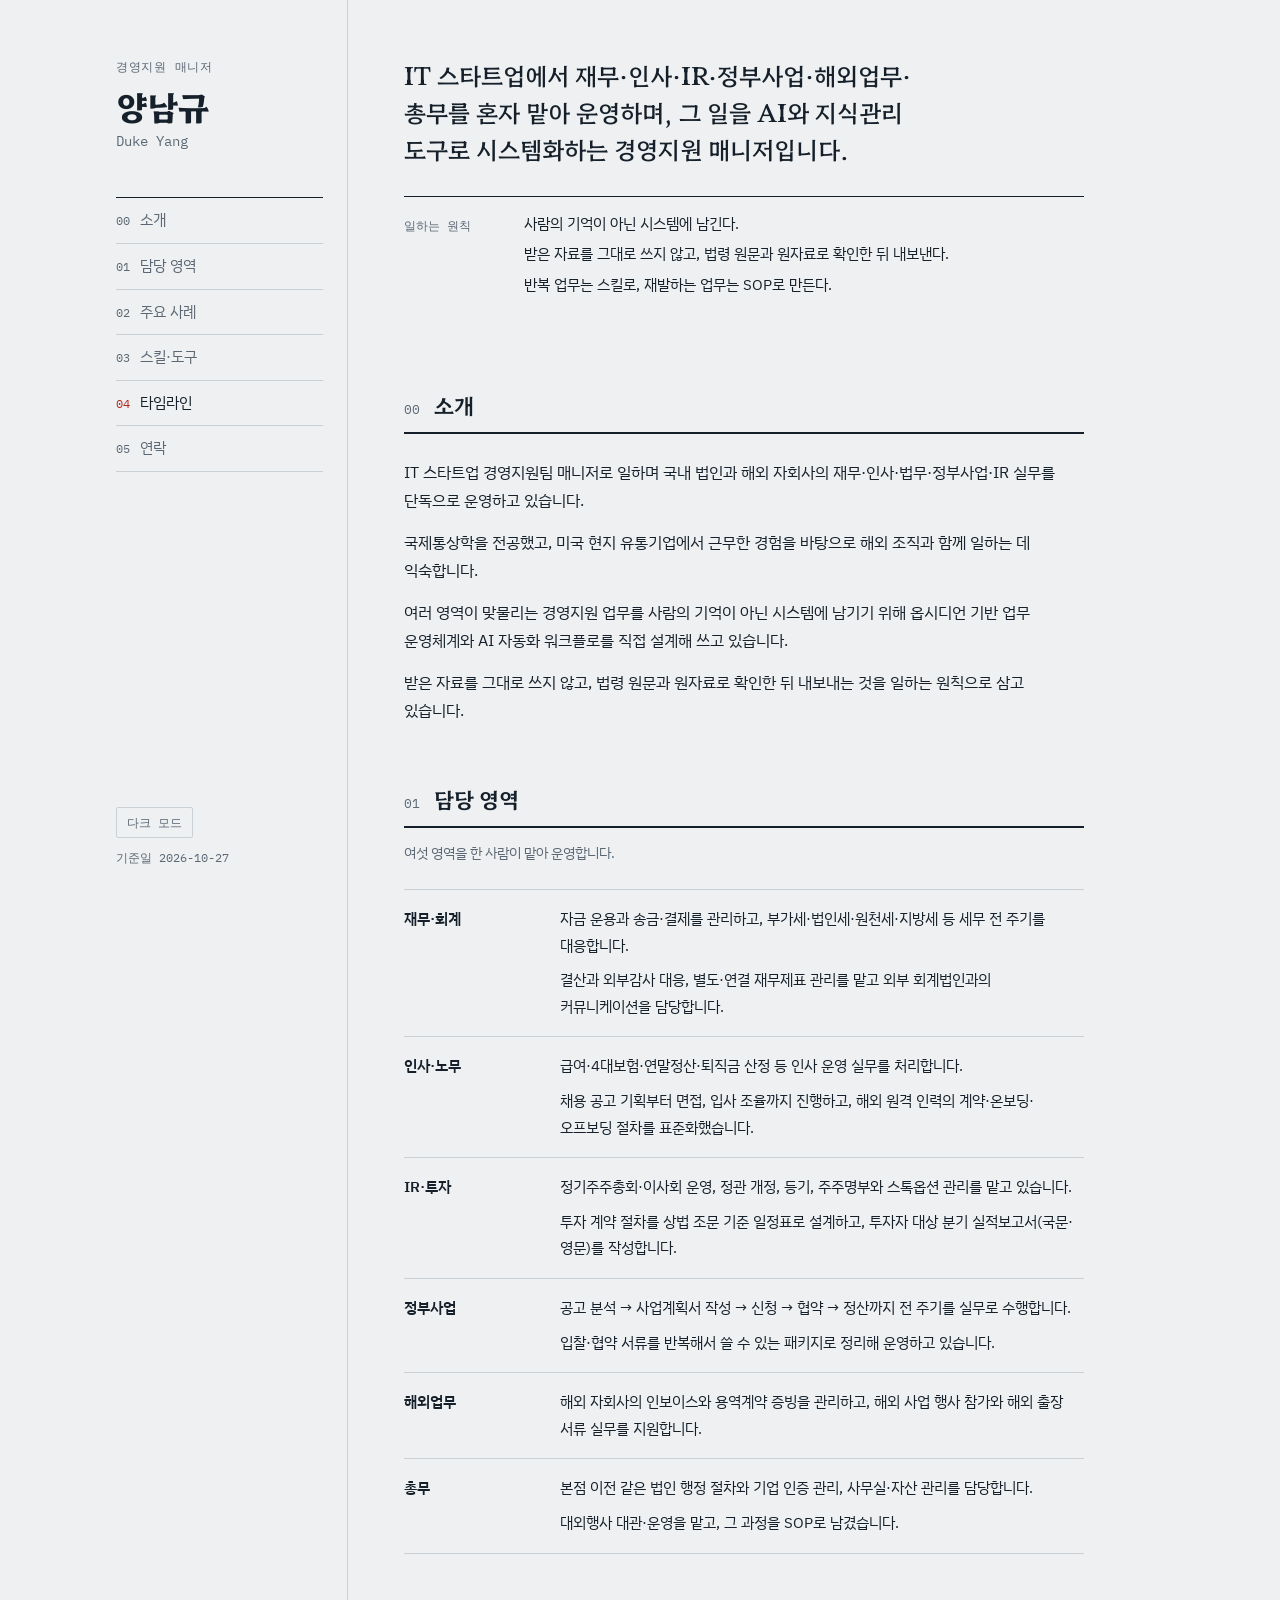
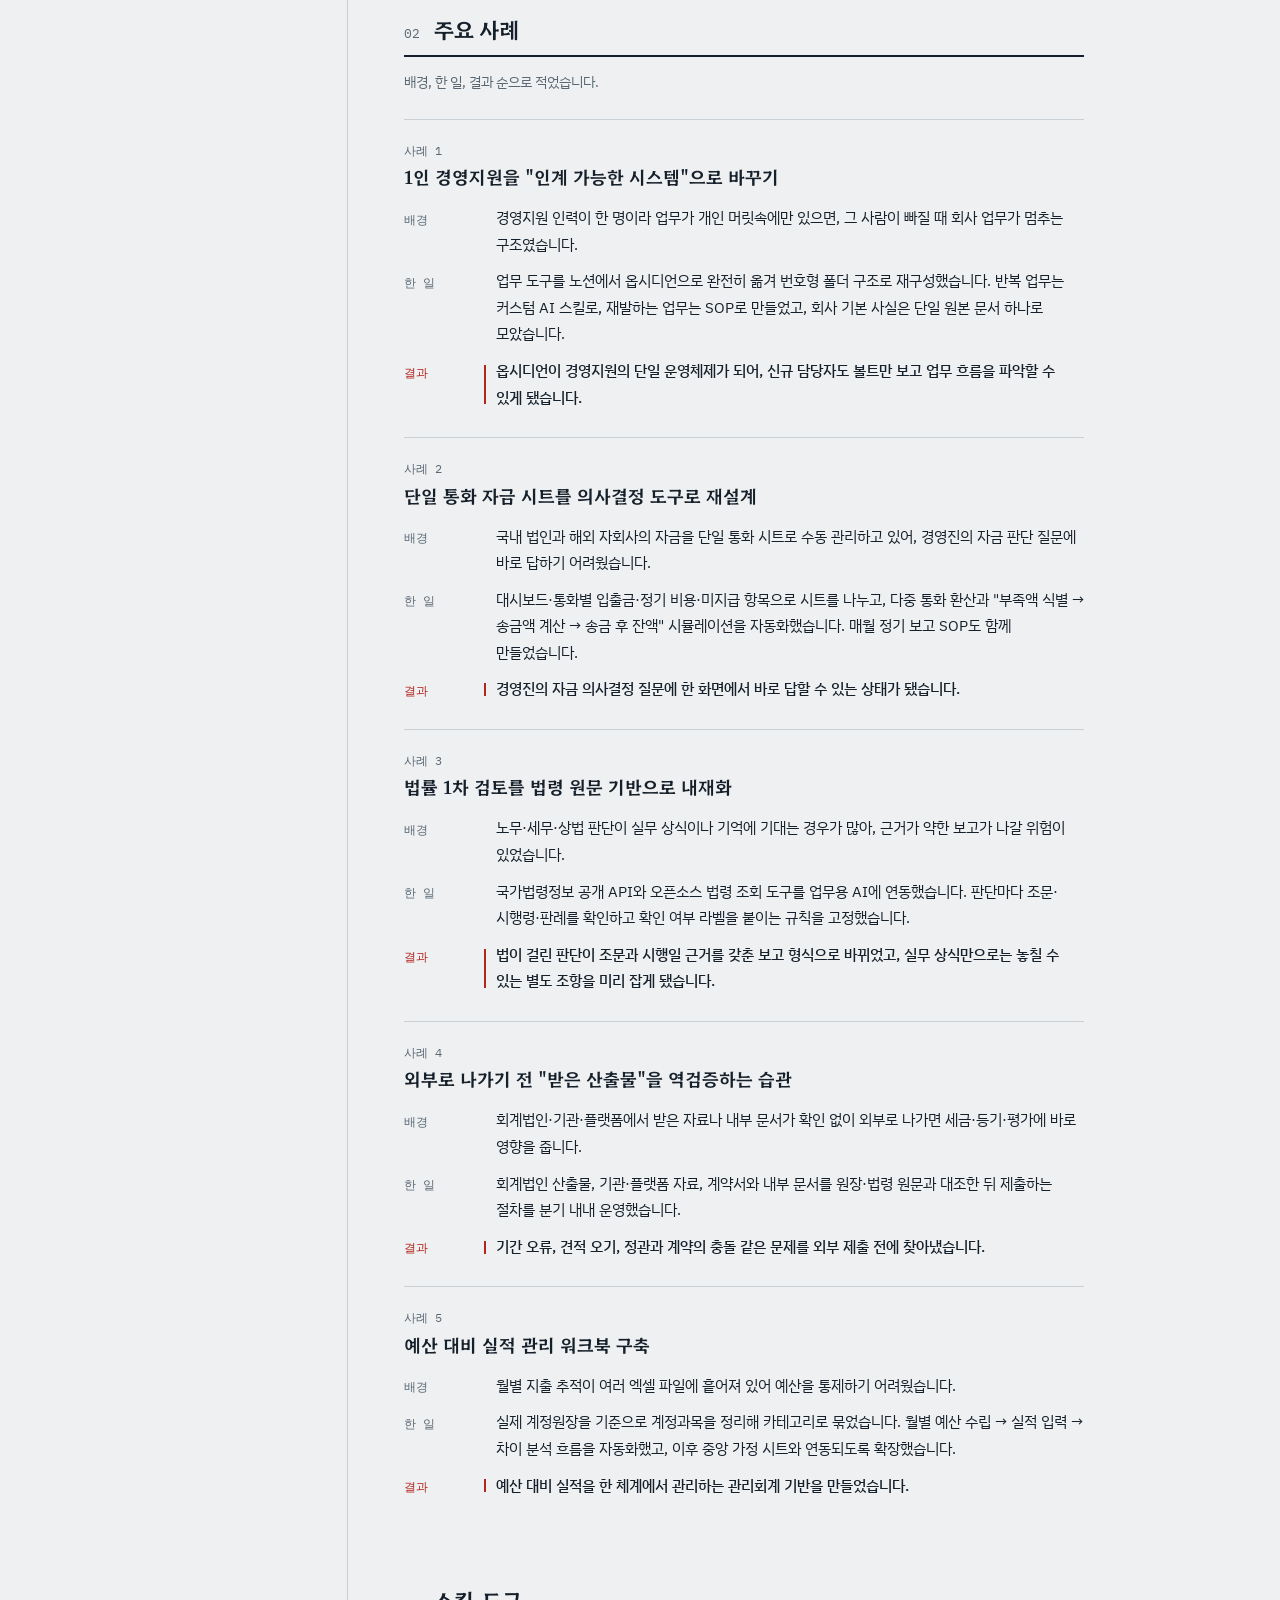
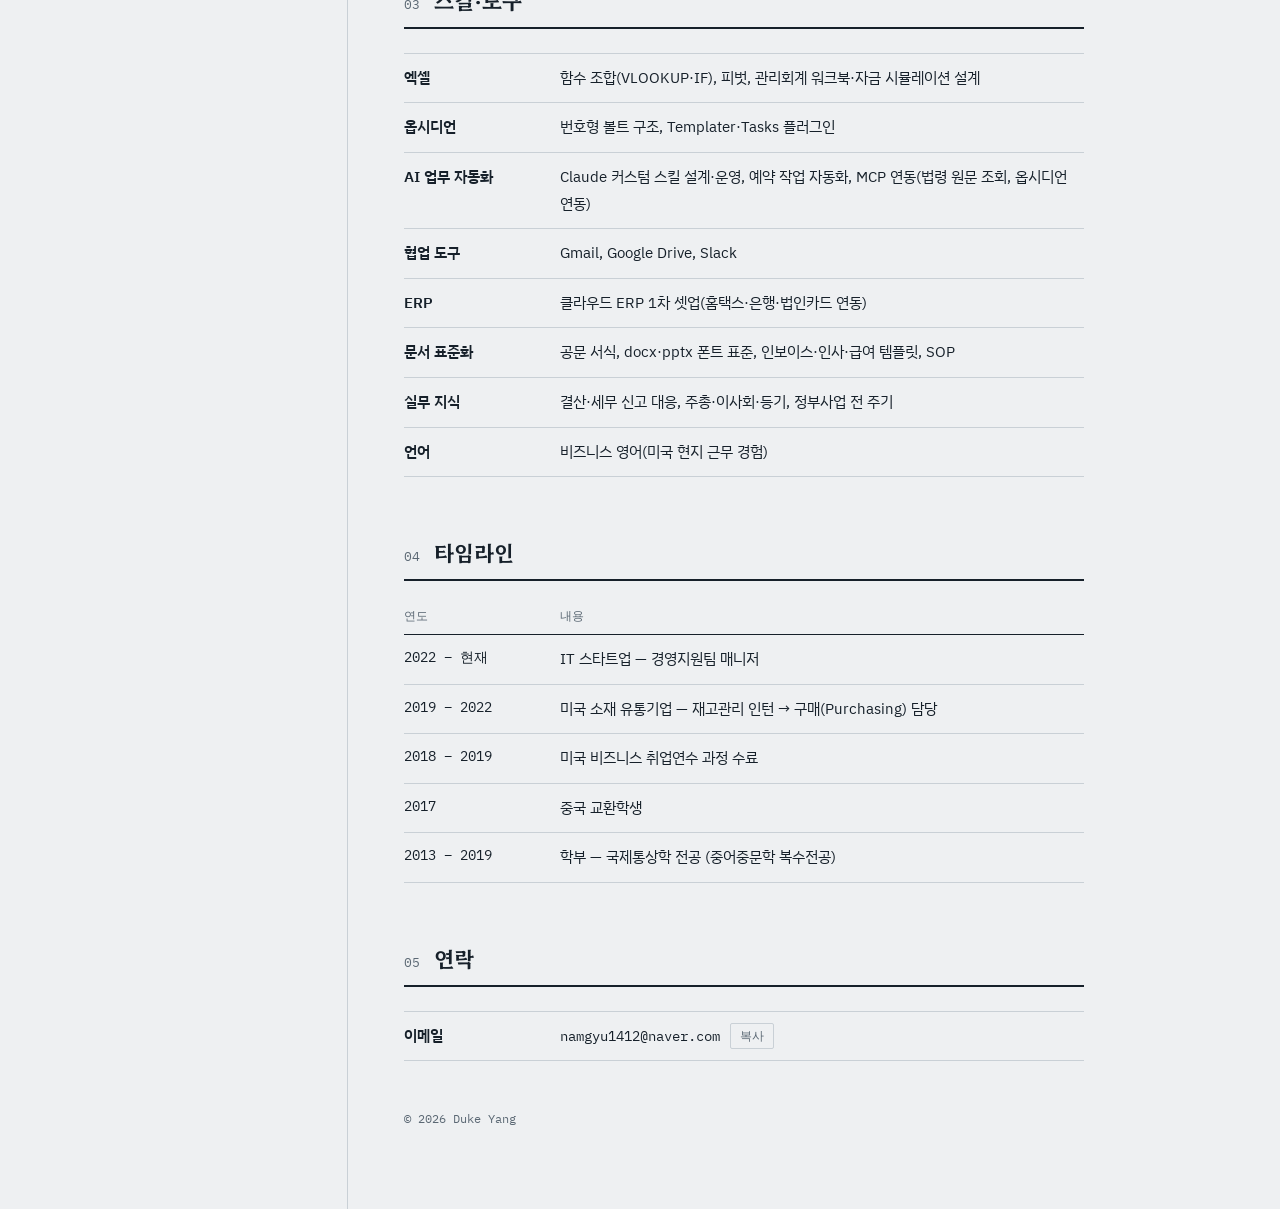
==== commit f763ff74: "Redesign profile as a working-document layout Replace the card-grid look with a numbered left table " ====
--- a/index.html
+++ b/index.html
@@ -1,293 +1,230 @@
 <!DOCTYPE html>
-<html lang="ko" data-theme="light">
+<html lang="ko">
 <head>
   <meta charset="UTF-8">
-  <meta name="viewport" content="width=device-width, initial-scale=1.0">
-  <title>양남규 | 경영지원 매니저</title>
+  <meta name="viewport" content="width=device-width, initial-scale=1.0, viewport-fit=cover">
+  <meta name="claude:viewport-fit-sides" content="cover">
+  <title>양남규 경영지원 프로필</title>
   <meta name="description" content="IT 스타트업에서 재무·인사·IR·정부사업·해외업무·총무를 혼자 맡아 운영하며, 그 일을 AI와 지식관리 도구로 시스템화하는 경영지원 매니저 양남규의 프로필입니다.">
+  <link rel="preconnect" href="https://fonts.googleapis.com">
+  <link href="https://fonts.googleapis.com/css2?family=Hahmlet:wght@500;600;700&family=IBM+Plex+Sans+KR:wght@400;500;600&family=IBM+Plex+Mono:wght@400;500&display=swap" rel="stylesheet">
   <link rel="stylesheet" href="style.css">
-  <link rel="preconnect" href="https://fonts.googleapis.com">
-  <link href="https://fonts.googleapis.com/css2?family=Inter:wght@400;500;600;700&family=Noto+Sans+KR:wght@400;500;600;700&display=swap" rel="stylesheet">
 </head>
 <body>
-  <!-- Navigation -->
-  <nav class="nav">
-    <div class="nav-inner">
-      <a href="#" class="nav-logo">Duke Yang</a>
-      <div class="nav-links">
-        <a href="#about">소개</a>
-        <a href="#areas">담당 영역</a>
-        <a href="#cases">주요 사례</a>
-        <a href="#skills">스킬·도구</a>
-        <a href="#timeline">타임라인</a>
-        <a href="#contact">연락</a>
-        <button class="theme-toggle" id="themeToggle" aria-label="다크 모드 전환">
-          <span class="theme-icon">&#9790;</span>
+<div class="page">
+
+  <!-- 왼쪽 고정 목차 -->
+  <aside class="rail">
+    <div class="rail-inner">
+      <p class="rail-kicker">경영지원 매니저</p>
+      <h1 class="rail-name">양남규</h1>
+      <p class="rail-sub">Duke Yang</p>
+
+      <nav class="toc" aria-label="목차">
+        <a href="#about"><span class="toc-no">00</span>소개</a>
+        <a href="#areas"><span class="toc-no">01</span>담당 영역</a>
+        <a href="#cases"><span class="toc-no">02</span>주요 사례</a>
+        <a href="#skills"><span class="toc-no">03</span>스킬·도구</a>
+        <a href="#timeline"><span class="toc-no">04</span>타임라인</a>
+        <a href="#contact"><span class="toc-no">05</span>연락</a>
+      </nav>
+
+      <div class="rail-foot">
+        <button type="button" class="theme-toggle" id="themeToggle" aria-label="테마 전환">
+          <span class="theme-label" id="themeLabel">다크 모드</span>
         </button>
+        <p class="rail-updated">기준일 2026-10-27</p>
       </div>
-      <button class="mobile-menu-btn" id="mobileMenuBtn" aria-label="메뉴" aria-expanded="false">
-        <span></span><span></span><span></span>
-      </button>
     </div>
-  </nav>
-
-  <!-- Hero -->
-  <header class="hero" id="hero">
-    <div class="container hero-inner">
-      <p class="hero-eyebrow fade-in">경영지원 매니저 · Business Operations</p>
-      <h1 class="hero-name fade-in">양남규 <span class="hero-name-en">Duke Yang</span></h1>
-      <p class="hero-lead fade-in">
+  </aside>
+
+  <!-- 본문 -->
+  <main class="main">
+
+    <header class="intro" id="top">
+      <p class="intro-lead">
         IT 스타트업에서 재무·인사·IR·정부사업·해외업무·총무를 혼자 맡아 운영하며,
         그 일을 AI와 지식관리 도구로 시스템화하는 경영지원 매니저입니다.
       </p>
-      <div class="hero-cta fade-in">
-        <a href="#cases" class="btn btn-primary">주요 사례 보기</a>
-        <a href="#contact" class="btn btn-outline">연락하기</a>
+      <dl class="intro-principles">
+        <dt>일하는 원칙</dt>
+        <dd>사람의 기억이 아닌 시스템에 남긴다.</dd>
+        <dd>받은 자료를 그대로 쓰지 않고, 법령 원문과 원자료로 확인한 뒤 내보낸다.</dd>
+        <dd>반복 업무는 스킬로, 재발하는 업무는 SOP로 만든다.</dd>
+      </dl>
+    </header>
+
+    <section class="sec" id="about">
+      <h2 class="sec-title"><span class="sec-no">00</span>소개</h2>
+      <div class="prose">
+        <p>IT 스타트업 경영지원팀 매니저로 일하며 국내 법인과 해외 자회사의 재무·인사·법무·정부사업·IR 실무를 단독으로 운영하고 있습니다.</p>
+        <p>국제통상학을 전공했고, 미국 현지 유통기업에서 근무한 경험을 바탕으로 해외 조직과 함께 일하는 데 익숙합니다.</p>
+        <p>여러 영역이 맞물리는 경영지원 업무를 사람의 기억이 아닌 시스템에 남기기 위해 옵시디언 기반 업무 운영체계와 AI 자동화 워크플로를 직접 설계해 쓰고 있습니다.</p>
+        <p>받은 자료를 그대로 쓰지 않고, 법령 원문과 원자료로 확인한 뒤 내보내는 것을 일하는 원칙으로 삼고 있습니다.</p>
       </div>
-      <ul class="hero-principles fade-in" aria-label="일하는 원칙">
-        <li>사람의 기억이 아닌 시스템에 남긴다</li>
-        <li>법령 원문과 원자료로 확인한 뒤 내보낸다</li>
-        <li>반복 업무는 스킬로, 재발 업무는 SOP로</li>
-      </ul>
-    </div>
-  </header>
-
-  <!-- About -->
-  <section class="section" id="about">
-    <div class="container">
-      <h2 class="section-title fade-in">About</h2>
-      <div class="about-grid fade-in">
-        <div class="about-text">
-          <p>IT 스타트업 경영지원팀 매니저로 일하며 국내 법인과 해외 자회사의 재무·인사·법무·정부사업·IR 실무를 단독으로 운영하고 있습니다.</p>
-          <p>국제통상학을 전공했고, 미국 현지 유통기업에서 근무한 경험을 바탕으로 해외 조직과 함께 일하는 데 익숙합니다.</p>
-          <p>여러 영역이 맞물리는 경영지원 업무를 사람의 기억이 아닌 시스템에 남기기 위해 옵시디언 기반 업무 운영체계와 AI 자동화 워크플로를 직접 설계해 쓰고 있습니다.</p>
-          <p>받은 자료를 그대로 쓰지 않고, 법령 원문과 원자료로 확인한 뒤 내보내는 것을 일하는 원칙으로 삼고 있습니다.</p>
-        </div>
-        <aside class="about-facts">
-          <dl>
-            <div><dt>역할</dt><dd>경영지원팀 매니저 (1인 운영)</dd></div>
-            <div><dt>범위</dt><dd>국내 법인 + 해외 자회사</dd></div>
-            <div><dt>전공</dt><dd>국제통상학 (중어중문학 복수전공)</dd></div>
-            <div><dt>해외 경력</dt><dd>미국 소재 유통기업 구매 담당</dd></div>
-            <div><dt>운영 도구</dt><dd>옵시디언 · 엑셀 · Claude 스킬</dd></div>
-          </dl>
-        </aside>
+    </section>
+
+    <section class="sec" id="areas">
+      <h2 class="sec-title"><span class="sec-no">01</span>담당 영역</h2>
+      <p class="sec-note">여섯 영역을 한 사람이 맡아 운영합니다.</p>
+      <dl class="ledger">
+        <div class="ledger-row">
+          <dt>재무·회계</dt>
+          <dd>
+            <p>자금 운용과 송금·결제를 관리하고, 부가세·법인세·원천세·지방세 등 세무 전 주기를 대응합니다.</p>
+            <p>결산과 외부감사 대응, 별도·연결 재무제표 관리를 맡고 외부 회계법인과의 커뮤니케이션을 담당합니다.</p>
+          </dd>
+        </div>
+        <div class="ledger-row">
+          <dt>인사·노무</dt>
+          <dd>
+            <p>급여·4대보험·연말정산·퇴직금 산정 등 인사 운영 실무를 처리합니다.</p>
+            <p>채용 공고 기획부터 면접, 입사 조율까지 진행하고, 해외 원격 인력의 계약·온보딩·오프보딩 절차를 표준화했습니다.</p>
+          </dd>
+        </div>
+        <div class="ledger-row">
+          <dt>IR·투자</dt>
+          <dd>
+            <p>정기주주총회·이사회 운영, 정관 개정, 등기, 주주명부와 스톡옵션 관리를 맡고 있습니다.</p>
+            <p>투자 계약 절차를 상법 조문 기준 일정표로 설계하고, 투자자 대상 분기 실적보고서(국문·영문)를 작성합니다.</p>
+          </dd>
+        </div>
+        <div class="ledger-row">
+          <dt>정부사업</dt>
+          <dd>
+            <p>공고 분석 → 사업계획서 작성 → 신청 → 협약 → 정산까지 전 주기를 실무로 수행합니다.</p>
+            <p>입찰·협약 서류를 반복해서 쓸 수 있는 패키지로 정리해 운영하고 있습니다.</p>
+          </dd>
+        </div>
+        <div class="ledger-row">
+          <dt>해외업무</dt>
+          <dd>
+            <p>해외 자회사의 인보이스와 용역계약 증빙을 관리하고, 해외 사업 행사 참가와 해외 출장 서류 실무를 지원합니다.</p>
+          </dd>
+        </div>
+        <div class="ledger-row">
+          <dt>총무</dt>
+          <dd>
+            <p>본점 이전 같은 법인 행정 절차와 기업 인증 관리, 사무실·자산 관리를 담당합니다.</p>
+            <p>대외행사 대관·운영을 맡고, 그 과정을 SOP로 남겼습니다.</p>
+          </dd>
+        </div>
+      </dl>
+    </section>
+
+    <section class="sec" id="cases">
+      <h2 class="sec-title"><span class="sec-no">02</span>주요 사례</h2>
+      <p class="sec-note">배경, 한 일, 결과 순으로 적었습니다.</p>
+
+      <article class="case">
+        <h3 class="case-title"><span class="case-no">사례 1</span>1인 경영지원을 "인계 가능한 시스템"으로 바꾸기</h3>
+        <dl class="case-body">
+          <dt>배경</dt>
+          <dd>경영지원 인력이 한 명이라 업무가 개인 머릿속에만 있으면, 그 사람이 빠질 때 회사 업무가 멈추는 구조였습니다.</dd>
+          <dt>한 일</dt>
+          <dd>업무 도구를 노션에서 옵시디언으로 완전히 옮겨 번호형 폴더 구조로 재구성했습니다. 반복 업무는 커스텀 AI 스킬로, 재발하는 업무는 SOP로 만들었고, 회사 기본 사실은 단일 원본 문서 하나로 모았습니다.</dd>
+          <dt class="result">결과</dt>
+          <dd class="result">옵시디언이 경영지원의 단일 운영체제가 되어, 신규 담당자도 볼트만 보고 업무 흐름을 파악할 수 있게 됐습니다.</dd>
+        </dl>
+      </article>
+
+      <article class="case">
+        <h3 class="case-title"><span class="case-no">사례 2</span>단일 통화 자금 시트를 의사결정 도구로 재설계</h3>
+        <dl class="case-body">
+          <dt>배경</dt>
+          <dd>국내 법인과 해외 자회사의 자금을 단일 통화 시트로 수동 관리하고 있어, 경영진의 자금 판단 질문에 바로 답하기 어려웠습니다.</dd>
+          <dt>한 일</dt>
+          <dd>대시보드·통화별 입출금·정기 비용·미지급 항목으로 시트를 나누고, 다중 통화 환산과 "부족액 식별 → 송금액 계산 → 송금 후 잔액" 시뮬레이션을 자동화했습니다. 매월 정기 보고 SOP도 함께 만들었습니다.</dd>
+          <dt class="result">결과</dt>
+          <dd class="result">경영진의 자금 의사결정 질문에 한 화면에서 바로 답할 수 있는 상태가 됐습니다.</dd>
+        </dl>
+      </article>
+
+      <article class="case">
+        <h3 class="case-title"><span class="case-no">사례 3</span>법률 1차 검토를 법령 원문 기반으로 내재화</h3>
+        <dl class="case-body">
+          <dt>배경</dt>
+          <dd>노무·세무·상법 판단이 실무 상식이나 기억에 기대는 경우가 많아, 근거가 약한 보고가 나갈 위험이 있었습니다.</dd>
+          <dt>한 일</dt>
+          <dd>국가법령정보 공개 API와 오픈소스 법령 조회 도구를 업무용 AI에 연동했습니다. 판단마다 조문·시행령·판례를 확인하고 확인 여부 라벨을 붙이는 규칙을 고정했습니다.</dd>
+          <dt class="result">결과</dt>
+          <dd class="result">법이 걸린 판단이 조문과 시행일 근거를 갖춘 보고 형식으로 바뀌었고, 실무 상식만으로는 놓칠 수 있는 별도 조항을 미리 잡게 됐습니다.</dd>
+        </dl>
+      </article>
+
+      <article class="case">
+        <h3 class="case-title"><span class="case-no">사례 4</span>외부로 나가기 전 "받은 산출물"을 역검증하는 습관</h3>
+        <dl class="case-body">
+          <dt>배경</dt>
+          <dd>회계법인·기관·플랫폼에서 받은 자료나 내부 문서가 확인 없이 외부로 나가면 세금·등기·평가에 바로 영향을 줍니다.</dd>
+          <dt>한 일</dt>
+          <dd>회계법인 산출물, 기관·플랫폼 자료, 계약서와 내부 문서를 원장·법령 원문과 대조한 뒤 제출하는 절차를 분기 내내 운영했습니다.</dd>
+          <dt class="result">결과</dt>
+          <dd class="result">기간 오류, 견적 오기, 정관과 계약의 충돌 같은 문제를 외부 제출 전에 찾아냈습니다.</dd>
+        </dl>
+      </article>
+
+      <article class="case">
+        <h3 class="case-title"><span class="case-no">사례 5</span>예산 대비 실적 관리 워크북 구축</h3>
+        <dl class="case-body">
+          <dt>배경</dt>
+          <dd>월별 지출 추적이 여러 엑셀 파일에 흩어져 있어 예산을 통제하기 어려웠습니다.</dd>
+          <dt>한 일</dt>
+          <dd>실제 계정원장을 기준으로 계정과목을 정리해 카테고리로 묶었습니다. 월별 예산 수립 → 실적 입력 → 차이 분석 흐름을 자동화했고, 이후 중앙 가정 시트와 연동되도록 확장했습니다.</dd>
+          <dt class="result">결과</dt>
+          <dd class="result">예산 대비 실적을 한 체계에서 관리하는 관리회계 기반을 만들었습니다.</dd>
+        </dl>
+      </article>
+    </section>
+
+    <section class="sec" id="skills">
+      <h2 class="sec-title"><span class="sec-no">03</span>스킬·도구</h2>
+      <dl class="ledger ledger-tight">
+        <div class="ledger-row"><dt>엑셀</dt><dd>함수 조합(VLOOKUP·IF), 피벗, 관리회계 워크북·자금 시뮬레이션 설계</dd></div>
+        <div class="ledger-row"><dt>옵시디언</dt><dd>번호형 볼트 구조, Templater·Tasks 플러그인</dd></div>
+        <div class="ledger-row"><dt>AI 업무 자동화</dt><dd>Claude 커스텀 스킬 설계·운영, 예약 작업 자동화, MCP 연동(법령 원문 조회, 옵시디언 연동)</dd></div>
+        <div class="ledger-row"><dt>협업 도구</dt><dd>Gmail, Google Drive, Slack</dd></div>
+        <div class="ledger-row"><dt>ERP</dt><dd>클라우드 ERP 1차 셋업(홈택스·은행·법인카드 연동)</dd></div>
+        <div class="ledger-row"><dt>문서 표준화</dt><dd>공문 서식, docx·pptx 폰트 표준, 인보이스·인사·급여 템플릿, SOP</dd></div>
+        <div class="ledger-row"><dt>실무 지식</dt><dd>결산·세무 신고 대응, 주총·이사회·등기, 정부사업 전 주기</dd></div>
+        <div class="ledger-row"><dt>언어</dt><dd>비즈니스 영어(미국 현지 근무 경험)</dd></div>
+      </dl>
+    </section>
+
+    <section class="sec" id="timeline">
+      <h2 class="sec-title"><span class="sec-no">04</span>타임라인</h2>
+      <div class="table-wrap">
+        <table class="timeline">
+          <thead>
+            <tr><th scope="col">연도</th><th scope="col">내용</th></tr>
+          </thead>
+          <tbody>
+            <tr><td>2022 – 현재</td><td>IT 스타트업 — 경영지원팀 매니저</td></tr>
+            <tr><td>2019 – 2022</td><td>미국 소재 유통기업 — 재고관리 인턴 → 구매(Purchasing) 담당</td></tr>
+            <tr><td>2018 – 2019</td><td>미국 비즈니스 취업연수 과정 수료</td></tr>
+            <tr><td>2017</td><td>중국 교환학생</td></tr>
+            <tr><td>2013 – 2019</td><td>학부 — 국제통상학 전공 (중어중문학 복수전공)</td></tr>
+          </tbody>
+        </table>
       </div>
-    </div>
-  </section>
-
-  <!-- Areas -->
-  <section class="section section-alt" id="areas">
-    <div class="container">
-      <h2 class="section-title fade-in">담당 영역</h2>
-      <p class="section-subtitle fade-in">여섯 영역을 한 사람이 맡아 운영합니다.</p>
-      <div class="area-grid">
-        <article class="area-card fade-in">
-          <span class="area-index">01</span>
-          <h3>재무·회계</h3>
-          <p>자금 운용과 송금·결제를 관리하고, 부가세·법인세·원천세·지방세 등 세무 전 주기를 대응합니다.</p>
-          <p>결산과 외부감사 대응, 별도·연결 재무제표 관리를 맡고 외부 회계법인과의 커뮤니케이션을 담당합니다.</p>
-        </article>
-        <article class="area-card fade-in">
-          <span class="area-index">02</span>
-          <h3>인사·노무</h3>
-          <p>급여·4대보험·연말정산·퇴직금 산정 등 인사 운영 실무를 처리합니다.</p>
-          <p>채용 공고 기획부터 면접, 입사 조율까지 진행하고, 해외 원격 인력의 계약·온보딩·오프보딩 절차를 표준화했습니다.</p>
-        </article>
-        <article class="area-card fade-in">
-          <span class="area-index">03</span>
-          <h3>IR·투자</h3>
-          <p>정기주주총회·이사회 운영, 정관 개정, 등기, 주주명부와 스톡옵션 관리를 맡고 있습니다.</p>
-          <p>투자 계약 절차를 상법 조문 기준 일정표로 설계하고, 투자자 대상 분기 실적보고서(국문·영문)를 작성합니다.</p>
-        </article>
-        <article class="area-card fade-in">
-          <span class="area-index">04</span>
-          <h3>정부사업</h3>
-          <p>공고 분석 → 사업계획서 작성 → 신청 → 협약 → 정산까지 전 주기를 실무로 수행합니다.</p>
-          <p>입찰·협약 서류를 반복해서 쓸 수 있는 패키지로 정리해 운영하고 있습니다.</p>
-        </article>
-        <article class="area-card fade-in">
-          <span class="area-index">05</span>
-          <h3>해외업무</h3>
-          <p>해외 자회사의 인보이스와 용역계약 증빙을 관리하고, 해외 사업 행사 참가와 해외 출장 서류 실무를 지원합니다.</p>
-        </article>
-        <article class="area-card fade-in">
-          <span class="area-index">06</span>
-          <h3>총무</h3>
-          <p>본점 이전 같은 법인 행정 절차와 기업 인증 관리, 사무실·자산 관리를 담당합니다.</p>
-          <p>대외행사 대관·운영을 맡고, 그 과정을 SOP로 남겼습니다.</p>
-        </article>
-      </div>
-    </div>
-  </section>
-
-  <!-- Cases -->
-  <section class="section" id="cases">
-    <div class="container">
-      <h2 class="section-title fade-in">주요 사례</h2>
-      <p class="section-subtitle fade-in">배경 → 한 일 → 결과 순으로 정리했습니다.</p>
-      <div class="case-list">
-
-        <article class="case-card fade-in">
-          <div class="case-head">
-            <span class="case-number">①</span>
-            <h3>1인 경영지원을 "인계 가능한 시스템"으로 바꾸기</h3>
-          </div>
-          <div class="case-body">
-            <div class="case-step"><h4>배경</h4><p>경영지원 인력이 한 명이라 업무가 개인 머릿속에만 있으면, 그 사람이 빠질 때 회사 업무가 멈추는 구조였습니다.</p></div>
-            <div class="case-step"><h4>한 일</h4><p>업무 도구를 노션에서 옵시디언으로 완전히 옮겨 번호형 폴더 구조로 재구성했습니다. 반복 업무는 커스텀 AI 스킬로, 재발하는 업무는 SOP로 만들었고, 회사 기본 사실은 단일 원본 문서 하나로 모았습니다.</p></div>
-            <div class="case-step case-result"><h4>결과</h4><p>옵시디언이 경영지원의 단일 운영체제가 되어, 신규 담당자도 볼트만 보고 업무 흐름을 파악할 수 있게 됐습니다.</p></div>
-          </div>
-        </article>
-
-        <article class="case-card fade-in">
-          <div class="case-head">
-            <span class="case-number">②</span>
-            <h3>단일 통화 자금 시트를 의사결정 도구로 재설계</h3>
-          </div>
-          <div class="case-body">
-            <div class="case-step"><h4>배경</h4><p>국내 법인과 해외 자회사의 자금을 단일 통화 시트로 수동 관리하고 있어, 경영진의 자금 판단 질문에 바로 답하기 어려웠습니다.</p></div>
-            <div class="case-step"><h4>한 일</h4><p>대시보드·통화별 입출금·정기 비용·미지급 항목으로 시트를 나누고, 다중 통화 환산과 "부족액 식별 → 송금액 계산 → 송금 후 잔액" 시뮬레이션을 자동화했습니다. 매월 정기 보고 SOP도 함께 만들었습니다.</p></div>
-            <div class="case-step case-result"><h4>결과</h4><p>경영진의 자금 의사결정 질문에 한 화면에서 바로 답할 수 있는 상태가 됐습니다.</p></div>
-          </div>
-        </article>
-
-        <article class="case-card fade-in">
-          <div class="case-head">
-            <span class="case-number">③</span>
-            <h3>법률 1차 검토를 법령 원문 기반으로 내재화</h3>
-          </div>
-          <div class="case-body">
-            <div class="case-step"><h4>배경</h4><p>노무·세무·상법 판단이 실무 상식이나 기억에 기대는 경우가 많아, 근거가 약한 보고가 나갈 위험이 있었습니다.</p></div>
-            <div class="case-step"><h4>한 일</h4><p>국가법령정보 공개 API와 오픈소스 법령 조회 도구를 업무용 AI에 연동했습니다. 판단마다 조문·시행령·판례를 확인하고 확인 여부 라벨을 붙이는 규칙을 고정했습니다.</p></div>
-            <div class="case-step case-result"><h4>결과</h4><p>법이 걸린 판단이 조문과 시행일 근거를 갖춘 보고 형식으로 바뀌었고, 실무 상식만으로는 놓칠 수 있는 별도 조항을 미리 잡게 됐습니다.</p></div>
-          </div>
-        </article>
-
-        <article class="case-card fade-in">
-          <div class="case-head">
-            <span class="case-number">④</span>
-            <h3>외부로 나가기 전 "받은 산출물"을 역검증하는 습관</h3>
-          </div>
-          <div class="case-body">
-            <div class="case-step"><h4>배경</h4><p>회계법인·기관·플랫폼에서 받은 자료나 내부 문서가 확인 없이 외부로 나가면 세금·등기·평가에 바로 영향을 줍니다.</p></div>
-            <div class="case-step"><h4>한 일</h4><p>회계법인 산출물, 기관·플랫폼 자료, 계약서와 내부 문서를 원장·법령 원문과 대조한 뒤 제출하는 절차를 분기 내내 운영했습니다.</p></div>
-            <div class="case-step case-result"><h4>결과</h4><p>기간 오류, 견적 오기, 정관과 계약의 충돌 같은 문제를 외부 제출 전에 찾아냈습니다.</p></div>
-          </div>
-        </article>
-
-        <article class="case-card fade-in">
-          <div class="case-head">
-            <span class="case-number">⑤</span>
-            <h3>예산 대비 실적 관리 워크북 구축</h3>
-          </div>
-          <div class="case-body">
-            <div class="case-step"><h4>배경</h4><p>월별 지출 추적이 여러 엑셀 파일에 흩어져 있어 예산을 통제하기 어려웠습니다.</p></div>
-            <div class="case-step"><h4>한 일</h4><p>실제 계정원장을 기준으로 계정과목을 정리해 카테고리로 묶었습니다. 월별 예산 수립 → 실적 입력 → 차이 분석 흐름을 자동화했고, 이후 중앙 가정 시트와 연동되도록 확장했습니다.</p></div>
-            <div class="case-step case-result"><h4>결과</h4><p>예산 대비 실적을 한 체계에서 관리하는 관리회계 기반을 만들었습니다.</p></div>
-          </div>
-        </article>
-
-      </div>
-    </div>
-  </section>
-
-  <!-- Skills -->
-  <section class="section section-alt" id="skills">
-    <div class="container">
-      <h2 class="section-title fade-in">스킬·도구</h2>
-      <div class="skill-grid">
-        <div class="skill-card fade-in">
-          <h3>엑셀</h3>
-          <p>함수 조합(VLOOKUP·IF), 피벗, 관리회계 워크북·자금 시뮬레이션 설계</p>
-        </div>
-        <div class="skill-card fade-in">
-          <h3>옵시디언</h3>
-          <p>번호형 볼트 구조, Templater·Tasks 플러그인</p>
-        </div>
-        <div class="skill-card fade-in">
-          <h3>AI 업무 자동화</h3>
-          <p>Claude 커스텀 스킬 설계·운영, 예약 작업 자동화, MCP 연동(법령 원문 조회, 옵시디언 연동)</p>
-        </div>
-        <div class="skill-card fade-in">
-          <h3>협업 도구</h3>
-          <p>Gmail, Google Drive, Slack</p>
-        </div>
-        <div class="skill-card fade-in">
-          <h3>ERP</h3>
-          <p>클라우드 ERP 1차 셋업(홈택스·은행·법인카드 연동)</p>
-        </div>
-        <div class="skill-card fade-in">
-          <h3>문서 표준화</h3>
-          <p>공문 서식, docx·pptx 폰트 표준, 인보이스·인사·급여 템플릿, SOP</p>
-        </div>
-        <div class="skill-card fade-in">
-          <h3>실무 지식</h3>
-          <p>결산·세무 신고 대응, 주총·이사회·등기, 정부사업 전 주기</p>
-        </div>
-        <div class="skill-card fade-in">
-          <h3>언어</h3>
-          <p>비즈니스 영어(미국 현지 근무 경험)</p>
-        </div>
-      </div>
-    </div>
-  </section>
-
-  <!-- Timeline -->
-  <section class="section" id="timeline">
-    <div class="container">
-      <h2 class="section-title fade-in">타임라인</h2>
-      <ol class="timeline">
-        <li class="timeline-item fade-in">
-          <span class="timeline-date">2022 – 현재</span>
-          <div class="timeline-content">
-            <h3>IT 스타트업 — 경영지원팀 매니저</h3>
-            <p>재무·인사·IR·정부사업·해외업무·총무를 단독 운영</p>
-          </div>
-        </li>
-        <li class="timeline-item fade-in">
-          <span class="timeline-date">2019 – 2022</span>
-          <div class="timeline-content">
-            <h3>미국 소재 유통기업 — 재고관리 인턴 → 구매(Purchasing) 담당</h3>
-          </div>
-        </li>
-        <li class="timeline-item fade-in">
-          <span class="timeline-date">2018 – 2019</span>
-          <div class="timeline-content">
-            <h3>미국 비즈니스 취업연수 과정 수료</h3>
-          </div>
-        </li>
-        <li class="timeline-item fade-in">
-          <span class="timeline-date">2017</span>
-          <div class="timeline-content">
-            <h3>중국 교환학생</h3>
-          </div>
-        </li>
-        <li class="timeline-item fade-in">
-          <span class="timeline-date">2013 – 2019</span>
-          <div class="timeline-content">
-            <h3>학부 — 국제통상학 전공 (중어중문학 복수전공)</h3>
-          </div>
-        </li>
-      </ol>
-    </div>
-  </section>
-
-  <!-- Contact -->
-  <footer class="footer" id="contact">
-    <div class="container">
-      <div class="footer-content fade-in">
-        <h2>연락 방식</h2>
-        <p>이메일로 연락 주시면 확인 후 답장드리겠습니다.</p>
-        <a href="mailto:namgyu1412@naver.com" class="footer-link">
-          <span class="link-icon">&#9993;</span>
-          <span>namgyu1412@naver.com</span>
-        </a>
-      </div>
-      <p class="footer-copy">&copy; 2026 Duke Yang</p>
-    </div>
-  </footer>
-
-  <script src="script.js"></script>
+    </section>
+
+    <section class="sec" id="contact">
+      <h2 class="sec-title"><span class="sec-no">05</span>연락</h2>
+      <dl class="ledger ledger-tight">
+        <div class="ledger-row">
+          <dt>이메일</dt>
+          <dd class="contact-line">
+            <span class="mono" id="emailText">namgyu1412@naver.com</span>
+            <button type="button" class="copy-btn" id="copyEmail">복사</button>
+          </dd>
+        </div>
+      </dl>
+      <p class="colophon">© 2026 Duke Yang</p>
+    </section>
+
+  </main>
+</div>
+<script src="script.js"></script>
 </body>
 </html>
--- a/style.css
+++ b/style.css
@@ -1,237 +1,175 @@
-/* ===== Tokens & Theme ===== */
+/* 레이아웃: 왼쪽 고정 목차(번호형 폴더) + 오른쪽 본문 한 단. 카드 없음, 괘선과 여백으로 구분 */
 :root {
-  --bg: #ffffff;
-  --bg-alt: #f6f7f9;
-  --text: #1a1a2e;
-  --text-secondary: #5f6b7a;
-  --accent: #1e3a5f;
-  --accent-light: #2d5a8e;
-  --accent-subtle: #e8eef5;
-  --border: #e5e7eb;
-  --card-bg: #ffffff;
-  --card-shadow: 0 1px 3px rgba(0,0,0,0.06), 0 1px 2px rgba(0,0,0,0.04);
-  --card-shadow-hover: 0 10px 25px rgba(0,0,0,0.08);
-  --nav-bg: rgba(255,255,255,0.88);
-  --timeline-line: #d1d5db;
-  --font-sans: 'Noto Sans KR', 'Inter', -apple-system, BlinkMacSystemFont, sans-serif;
-  --transition: 0.25s cubic-bezier(0.4, 0, 0.2, 1);
+  --bg: #eef0f2;
+  --paper: #f8f9fa;
+  --fg: #16202a;
+  --muted: #5b6874;
+  --rule: #c9d0d6;
+  --rule-strong: #16202a;
+  --mark: #b3261e;          /* 검인용 빨간펜: 결과·활성 목차에만 */
+  --mark-soft: #f3dedc;
+  --display: 'Hahmlet', 'Noto Serif KR', 'Nanum Myeongjo', serif;
+  --body: 'IBM Plex Sans KR', 'Noto Sans KR', 'Apple SD Gothic Neo', 'Malgun Gothic', sans-serif;
+  --mono: 'IBM Plex Mono', 'SFMono-Regular', Menlo, Consolas, monospace;
+}
+@media (prefers-color-scheme: dark) {
+  :root:not([data-theme="light"]) {
+    --bg: #12171c; --paper: #181e24; --fg: #e3e7ea; --muted: #929da7;
+    --rule: #323b44; --rule-strong: #e3e7ea; --mark: #e0695f; --mark-soft: #3a2320;
+    color-scheme: dark;
+  }
+}
+:root[data-theme="dark"] {
+  --bg: #12171c; --paper: #181e24; --fg: #e3e7ea; --muted: #929da7;
+  --rule: #323b44; --rule-strong: #e3e7ea; --mark: #e0695f; --mark-soft: #3a2320;
+  color-scheme: dark;
 }
 
-[data-theme="dark"] {
-  --bg: #0f172a;
-  --bg-alt: #16213a;
-  --text: #e2e8f0;
-  --text-secondary: #94a3b8;
-  --accent: #7cb3f5;
-  --accent-light: #a9ccf7;
-  --accent-subtle: #1e293b;
-  --border: #334155;
-  --card-bg: #1e293b;
-  --card-shadow: 0 1px 3px rgba(0,0,0,0.3);
-  --card-shadow-hover: 0 10px 25px rgba(0,0,0,0.4);
-  --nav-bg: rgba(15,23,42,0.88);
-  --timeline-line: #334155;
+*, *::before, *::after { box-sizing: border-box; }
+html { scroll-behavior: smooth; scroll-padding-top: 24px; }
+@media (prefers-reduced-motion: reduce) { html { scroll-behavior: auto; } }
+body {
+  margin: 0;
+  background: var(--bg);
+  color: var(--fg);
+  font-family: var(--body);
+  font-size: 16px;
+  line-height: 1.75;
+  word-break: keep-all;
+  -webkit-font-smoothing: antialiased;
+}
+a { color: inherit; text-decoration: none; }
+p, dl, dd, h1, h2, h3 { margin: 0; }
+button { font: inherit; color: inherit; }
+:focus-visible { outline: 2px solid var(--mark); outline-offset: 2px; }
+
+.page {
+  display: grid;
+  grid-template-columns: 232px minmax(0, 1fr);
+  max-width: 1080px;
+  margin: 0 auto;
+  padding-block: 0;
+  padding-left: max(16px, env(safe-area-inset-left, 0px));
+  padding-right: max(16px, env(safe-area-inset-right, 0px));
+  gap: 0 56px;
 }
 
-/* ===== Reset & Base ===== */
-*, *::before, *::after { margin: 0; padding: 0; box-sizing: border-box; }
-html { scroll-behavior: smooth; scroll-padding-top: 72px; }
-body {
-  font-family: var(--font-sans);
-  background: var(--bg);
-  color: var(--text);
-  line-height: 1.7;
-  -webkit-font-smoothing: antialiased;
-  transition: background var(--transition), color var(--transition);
-  word-break: keep-all;
+/* ===== 왼쪽 목차 ===== */
+.rail { border-right: 1px solid var(--rule); }
+.rail-inner {
+  position: sticky; top: 0;
+  display: flex; flex-direction: column;
+  min-height: 100vh;
+  padding-block: 56px 32px;
+  padding-right: 24px;
 }
-a { color: inherit; text-decoration: none; }
-ul, ol { list-style: none; }
-.container { max-width: 1040px; margin: 0 auto; padding: 0 20px; }
+.rail-kicker { font-family: var(--mono); font-size: 0.75rem; letter-spacing: 0.06em; color: var(--muted); }
+.rail-name { font-family: var(--display); font-weight: 700; font-size: 2.1rem; line-height: 1.15; margin-top: 10px; }
+.rail-sub { font-family: var(--mono); font-size: 0.85rem; color: var(--muted); margin-top: 4px; }
 
-/* ===== Nav ===== */
-.nav {
-  position: fixed; top: 0; left: 0; right: 0; z-index: 100;
-  background: var(--nav-bg);
-  backdrop-filter: blur(10px); -webkit-backdrop-filter: blur(10px);
-  border-bottom: 1px solid transparent;
-  transition: border-color var(--transition), box-shadow var(--transition);
+.toc { display: flex; flex-direction: column; margin-top: 44px; border-top: 1px solid var(--rule-strong); }
+.toc a {
+  display: flex; align-items: baseline; gap: 10px;
+  padding: 9px 0; border-bottom: 1px solid var(--rule);
+  font-size: 0.95rem; color: var(--muted);
 }
-.nav.scrolled { border-bottom-color: var(--border); box-shadow: var(--card-shadow); }
-.nav-inner {
-  max-width: 1040px; margin: 0 auto; padding: 0 20px;
-  height: 64px; display: flex; align-items: center; justify-content: space-between;
+.toc a:hover, .toc a.active { color: var(--fg); }
+.toc a.active .toc-no { color: var(--mark); }
+.toc-no { font-family: var(--mono); font-size: 0.75rem; width: 2ch; flex: none; }
+
+.rail-foot { margin-top: auto; padding-top: 32px; display: flex; flex-direction: column; gap: 10px; align-items: flex-start; }
+.theme-toggle {
+  background: none; border: 1px solid var(--rule); border-radius: 2px;
+  padding: 4px 10px; font-family: var(--mono); font-size: 0.75rem; cursor: pointer; color: var(--muted);
 }
-.nav-logo { font-family: 'Inter', var(--font-sans); font-weight: 700; letter-spacing: 0.02em; color: var(--accent); }
-.nav-links { display: flex; align-items: center; gap: 24px; }
-.nav-links a { font-size: 0.92rem; font-weight: 500; color: var(--text-secondary); transition: color var(--transition); }
-.nav-links a:hover { color: var(--accent); }
-.theme-toggle {
-  background: none; border: 1px solid var(--border); border-radius: 50%;
-  width: 34px; height: 34px; cursor: pointer; color: var(--text);
-  display: inline-flex; align-items: center; justify-content: center;
-  font-size: 1rem; transition: background var(--transition), border-color var(--transition);
+.theme-toggle:hover { border-color: var(--fg); color: var(--fg); }
+.rail-updated { font-family: var(--mono); font-size: 0.72rem; color: var(--muted); }
+
+/* ===== 본문 ===== */
+.main { max-width: 680px; min-width: 0; padding-block: 56px 72px; }
+
+.intro { padding-bottom: 40px; }
+.intro-lead { font-family: var(--display); font-weight: 500; font-size: 1.5rem; line-height: 1.55; text-wrap: balance; }
+.intro-principles { margin-top: 28px; border-top: 1px solid var(--rule-strong); padding-top: 14px; display: grid; grid-template-columns: 6.5em 1fr; gap: 4px 16px; }
+.intro-principles dt { font-family: var(--mono); font-size: 0.75rem; color: var(--muted); grid-row: span 3; padding-top: 0.35em; }
+.intro-principles dd { font-size: 0.95rem; }
+
+.sec { padding-block: 48px 8px; }
+.sec-title {
+  display: flex; align-items: baseline; gap: 14px;
+  font-family: var(--display); font-weight: 600; font-size: 1.35rem;
+  border-bottom: 2px solid var(--rule-strong); padding-bottom: 8px; margin-bottom: 24px;
 }
-.theme-toggle:hover { background: var(--accent-subtle); border-color: var(--accent); }
-.mobile-menu-btn {
-  display: none; background: none; border: none; cursor: pointer;
-  width: 36px; height: 36px; flex-direction: column; justify-content: center; gap: 5px;
+.sec-no { font-family: var(--mono); font-weight: 400; font-size: 0.8rem; color: var(--muted); }
+.sec-note { font-size: 0.9rem; color: var(--muted); margin: -12px 0 24px; }
+
+.prose p + p { margin-top: 14px; }
+
+/* 원장형 목록: 왼쪽 항목명, 오른쪽 내용 */
+.ledger { display: flex; flex-direction: column; }
+.ledger-row {
+  display: grid; grid-template-columns: 8.5em minmax(0, 1fr); gap: 4px 20px;
+  padding: 16px 0; border-bottom: 1px solid var(--rule);
 }
-.mobile-menu-btn span { display: block; height: 2px; background: var(--text); border-radius: 2px; transition: transform var(--transition), opacity var(--transition); }
-.mobile-menu-btn.open span:nth-child(1) { transform: translateY(7px) rotate(45deg); }
-.mobile-menu-btn.open span:nth-child(2) { opacity: 0; }
-.mobile-menu-btn.open span:nth-child(3) { transform: translateY(-7px) rotate(-45deg); }
+.ledger-row:first-child { border-top: 1px solid var(--rule); }
+.ledger-row dt { font-weight: 600; font-size: 0.95rem; }
+.ledger-row dd { font-size: 0.95rem; }
+.ledger-row dd p + p { margin-top: 8px; }
+.ledger-tight .ledger-row { padding: 11px 0; }
+.ledger-tight .ledger-row dd { color: var(--fg); }
 
-/* ===== Hero ===== */
-.hero { padding: 140px 0 80px; background: var(--bg); }
-.hero-inner { max-width: 800px; }
-.hero-eyebrow {
-  font-family: 'Inter', var(--font-sans); font-size: 0.85rem; font-weight: 600;
-  letter-spacing: 0.08em; text-transform: uppercase; color: var(--accent); margin-bottom: 14px;
-}
-.hero-name { font-size: clamp(2.2rem, 5vw, 3.2rem); font-weight: 700; line-height: 1.2; margin-bottom: 20px; }
-.hero-name-en { font-family: 'Inter', var(--font-sans); font-weight: 500; font-size: 0.5em; color: var(--text-secondary); margin-left: 10px; vertical-align: middle; }
-.hero-lead { font-size: 1.15rem; color: var(--text); max-width: 640px; margin-bottom: 28px; }
-.hero-cta { display: flex; flex-wrap: wrap; gap: 12px; margin-bottom: 36px; }
-.hero-principles { display: flex; flex-wrap: wrap; gap: 10px; }
-.hero-principles li {
-  font-size: 0.85rem; color: var(--accent); background: var(--accent-subtle);
-  border-radius: 999px; padding: 6px 14px;
+/* 사례 */
+.case { padding: 22px 0 26px; border-bottom: 1px solid var(--rule); }
+.case:first-of-type { border-top: 1px solid var(--rule); }
+.case:last-of-type { border-bottom: none; }
+.case-title { font-family: var(--display); font-weight: 600; font-size: 1.12rem; line-height: 1.45; text-wrap: balance; }
+.case-no { display: block; font-family: var(--mono); font-weight: 400; font-size: 0.75rem; color: var(--muted); margin-bottom: 4px; }
+.case-body { display: grid; grid-template-columns: 4.5em minmax(0, 1fr); gap: 10px 20px; margin-top: 16px; }
+.case-body dt { font-family: var(--mono); font-size: 0.78rem; color: var(--muted); padding-top: 0.3em; }
+.case-body dd { font-size: 0.95rem; }
+.case-body dt.result { color: var(--mark); }
+.case-body dd.result { position: relative; color: var(--fg); font-weight: 500; }
+.case-body dd.result::before {
+  content: ''; position: absolute; left: -12px; top: 0.45em; bottom: 0.45em; width: 2px; background: var(--mark);
 }
 
-.btn {
-  display: inline-block; padding: 12px 24px; border-radius: 8px;
-  font-weight: 600; font-size: 0.95rem; border: 1px solid transparent;
-  transition: background var(--transition), color var(--transition), border-color var(--transition), transform var(--transition);
+/* 타임라인 표 */
+.table-wrap { overflow-x: auto; }
+.timeline { width: 100%; border-collapse: collapse; font-size: 0.95rem; }
+.timeline th {
+  text-align: left; font-family: var(--mono); font-weight: 500; font-size: 0.75rem; color: var(--muted);
+  padding: 0 0 8px; border-bottom: 1px solid var(--rule-strong);
 }
-.btn:hover { transform: translateY(-1px); }
-.btn-primary { background: var(--accent); color: #fff; }
-.btn-primary:hover { background: var(--accent-light); }
-[data-theme="dark"] .btn-primary { color: #0f172a; }
-.btn-outline { border-color: var(--border); color: var(--text); }
-.btn-outline:hover { border-color: var(--accent); color: var(--accent); }
+.timeline td { padding: 11px 0; border-bottom: 1px solid var(--rule); vertical-align: top; }
+.timeline td:first-child { font-family: var(--mono); font-size: 0.85rem; white-space: nowrap; padding-right: 24px; font-variant-numeric: tabular-nums; }
 
-/* ===== Sections ===== */
-.section { padding: 88px 0; }
-.section-alt { background: var(--bg-alt); }
-.section-title {
-  font-size: clamp(1.6rem, 3vw, 2rem); font-weight: 700; margin-bottom: 12px; position: relative; padding-left: 16px;
+/* 연락 */
+.contact-line { display: flex; flex-wrap: wrap; align-items: center; gap: 10px; }
+.mono { font-family: var(--mono); font-size: 0.9rem; user-select: all; }
+.copy-btn {
+  background: none; border: 1px solid var(--rule); border-radius: 2px; padding: 2px 9px;
+  font-family: var(--mono); font-size: 0.72rem; color: var(--muted); cursor: pointer;
 }
-.section-title::before {
-  content: ''; position: absolute; left: 0; top: 0.35em; width: 4px; height: 1em; background: var(--accent); border-radius: 2px;
+.copy-btn:hover { border-color: var(--fg); color: var(--fg); }
+.copy-btn.done { border-color: var(--mark); color: var(--mark); background: var(--mark-soft); }
+.colophon { margin-top: 48px; font-family: var(--mono); font-size: 0.72rem; color: var(--muted); }
+
+/* ===== 반응형 ===== */
+@media (max-width: 820px) {
+  .page { grid-template-columns: 1fr; gap: 0; }
+  .rail { border-right: none; border-bottom: 1px solid var(--rule); }
+  .rail-inner { position: static; min-height: 0; padding-block: 36px 16px; padding-right: 0; }
+  .toc { flex-direction: row; flex-wrap: wrap; gap: 0 18px; margin-top: 24px; border-top: none; }
+  .toc a { border-bottom: none; padding: 4px 0; font-size: 0.9rem; }
+  .rail-foot { margin-top: 12px; padding-top: 12px; flex-direction: row; align-items: center; gap: 16px; }
+  .main { padding-block: 8px 56px; }
+  .intro { padding-top: 24px; }
+  .intro-lead { font-size: 1.3rem; }
+  .intro-principles { grid-template-columns: 1fr; }
+  .intro-principles dt { grid-row: auto; }
+  .ledger-row { grid-template-columns: 1fr; gap: 4px; }
+  .case-body { grid-template-columns: 1fr; gap: 2px 0; }
+  .case-body dd { margin-bottom: 10px; }
+  .case-body dd.result { padding-left: 12px; }
+  .case-body dd.result::before { left: 0; }
 }
-.section-subtitle { color: var(--text-secondary); margin-bottom: 40px; padding-left: 16px; }
-.section-title + .about-grid,
-.section-title + .skill-grid,
-.section-title + .timeline { margin-top: 40px; }
-
-/* ===== About ===== */
-.about-grid { display: grid; grid-template-columns: 1.6fr 1fr; gap: 40px; align-items: start; }
-.about-text p { margin-bottom: 16px; font-size: 1.02rem; }
-.about-text p:last-child { margin-bottom: 0; }
-.about-facts {
-  background: var(--card-bg); border: 1px solid var(--border); border-radius: 12px; padding: 22px 24px; box-shadow: var(--card-shadow);
-}
-.about-facts dl > div { display: grid; grid-template-columns: 80px 1fr; gap: 10px; padding: 9px 0; border-bottom: 1px solid var(--border); font-size: 0.92rem; }
-.about-facts dl > div:last-child { border-bottom: none; }
-.about-facts dt { color: var(--text-secondary); font-weight: 500; }
-.about-facts dd { font-weight: 500; }
-
-/* ===== Areas ===== */
-.area-grid { display: grid; grid-template-columns: repeat(3, 1fr); gap: 20px; }
-.area-card {
-  background: var(--card-bg); border: 1px solid var(--border); border-radius: 12px; padding: 26px 24px;
-  box-shadow: var(--card-shadow); transition: transform var(--transition), box-shadow var(--transition), border-color var(--transition);
-}
-.area-card:hover { transform: translateY(-3px); box-shadow: var(--card-shadow-hover); border-color: var(--accent); }
-.area-index { font-family: 'Inter', var(--font-sans); font-size: 0.8rem; font-weight: 600; color: var(--accent); letter-spacing: 0.08em; }
-.area-card h3 { font-size: 1.15rem; margin: 6px 0 12px; }
-.area-card p { font-size: 0.93rem; color: var(--text-secondary); margin-bottom: 8px; }
-.area-card p:last-child { margin-bottom: 0; }
-
-/* ===== Cases ===== */
-.case-list { display: flex; flex-direction: column; gap: 24px; }
-.case-card {
-  background: var(--card-bg); border: 1px solid var(--border); border-radius: 14px; overflow: hidden; box-shadow: var(--card-shadow);
-}
-.case-head { display: flex; align-items: baseline; gap: 14px; padding: 24px 28px 18px; border-bottom: 1px solid var(--border); }
-.case-number { font-size: 1.4rem; color: var(--accent); line-height: 1; }
-.case-head h3 { font-size: 1.2rem; font-weight: 700; }
-.case-body { display: grid; grid-template-columns: repeat(3, 1fr); }
-.case-step { padding: 22px 24px; border-right: 1px solid var(--border); }
-.case-step:last-child { border-right: none; }
-.case-step h4 {
-  font-size: 0.8rem; font-weight: 600; letter-spacing: 0.06em; color: var(--text-secondary); margin-bottom: 10px;
-}
-.case-step p { font-size: 0.93rem; }
-.case-result { background: var(--accent-subtle); }
-.case-result h4 { color: var(--accent); }
-.case-result p { font-weight: 500; }
-
-/* ===== Skills ===== */
-.skill-grid { display: grid; grid-template-columns: repeat(4, 1fr); gap: 18px; }
-.skill-card { background: var(--card-bg); border: 1px solid var(--border); border-radius: 12px; padding: 20px 22px; box-shadow: var(--card-shadow); }
-.skill-card h3 { font-size: 1rem; color: var(--accent); margin-bottom: 8px; }
-.skill-card p { font-size: 0.9rem; color: var(--text-secondary); }
-
-/* ===== Timeline ===== */
-.timeline { position: relative; padding-left: 28px; }
-.timeline::before { content: ''; position: absolute; left: 7px; top: 8px; bottom: 8px; width: 2px; background: var(--timeline-line); }
-.timeline-item { position: relative; padding-bottom: 32px; }
-.timeline-item:last-child { padding-bottom: 0; }
-.timeline-item::before {
-  content: ''; position: absolute; left: -26px; top: 8px; width: 12px; height: 12px; border-radius: 50%;
-  background: var(--accent); border: 3px solid var(--bg);
-}
-.timeline-date { font-family: 'Inter', var(--font-sans); font-size: 0.85rem; font-weight: 600; color: var(--accent); display: block; margin-bottom: 4px; }
-.timeline-content h3 { font-size: 1.05rem; font-weight: 600; }
-.timeline-content p { font-size: 0.92rem; color: var(--text-secondary); margin-top: 4px; }
-
-/* ===== Footer / Contact ===== */
-.footer { background: var(--bg-alt); border-top: 1px solid var(--border); padding: 80px 0 40px; text-align: center; }
-.footer-content h2 { font-size: 1.8rem; margin-bottom: 10px; }
-.footer-content p { color: var(--text-secondary); margin-bottom: 24px; }
-.footer-link {
-  display: inline-flex; align-items: center; gap: 10px; padding: 12px 22px;
-  background: var(--card-bg); border: 1px solid var(--border); border-radius: 999px; font-weight: 500;
-  transition: border-color var(--transition), color var(--transition);
-}
-.footer-link:hover { border-color: var(--accent); color: var(--accent); }
-.footer-copy { margin-top: 48px; font-size: 0.8rem; color: var(--text-secondary); }
-
-/* ===== Fade-in ===== */
-.fade-in { opacity: 0; transform: translateY(16px); transition: opacity 0.6s ease, transform 0.6s ease; }
-.fade-in.visible { opacity: 1; transform: none; }
-@media (prefers-reduced-motion: reduce) {
-  .fade-in { opacity: 1; transform: none; transition: none; }
-  html { scroll-behavior: auto; }
-}
-
-/* ===== Responsive ===== */
-@media (max-width: 900px) {
-  .area-grid { grid-template-columns: repeat(2, 1fr); }
-  .skill-grid { grid-template-columns: repeat(2, 1fr); }
-  .case-body { grid-template-columns: 1fr; }
-  .case-step { border-right: none; border-bottom: 1px solid var(--border); }
-  .case-step:last-child { border-bottom: none; }
-}
-@media (max-width: 720px) {
-  .hero { padding: 110px 0 60px; }
-  .section { padding: 64px 0; }
-  .about-grid { grid-template-columns: 1fr; gap: 24px; }
-  .area-grid { grid-template-columns: 1fr; }
-  .skill-grid { grid-template-columns: 1fr; }
-  .mobile-menu-btn { display: flex; }
-  .nav-links {
-    position: fixed; top: 64px; left: 0; right: 0;
-    flex-direction: column; align-items: stretch; gap: 0;
-    background: var(--bg); border-bottom: 1px solid var(--border);
-    padding: 8px 20px 16px; transform: translateY(-110%); opacity: 0; pointer-events: none;
-    transition: transform var(--transition), opacity var(--transition);
-  }
-  .nav-links.open { transform: none; opacity: 1; pointer-events: auto; }
-  .nav-links a { padding: 12px 0; border-bottom: 1px solid var(--border); }
-  .theme-toggle { margin-top: 12px; align-self: flex-start; }
-  .case-head { padding: 20px 20px 14px; }
-  .case-step { padding: 18px 20px; }
-}
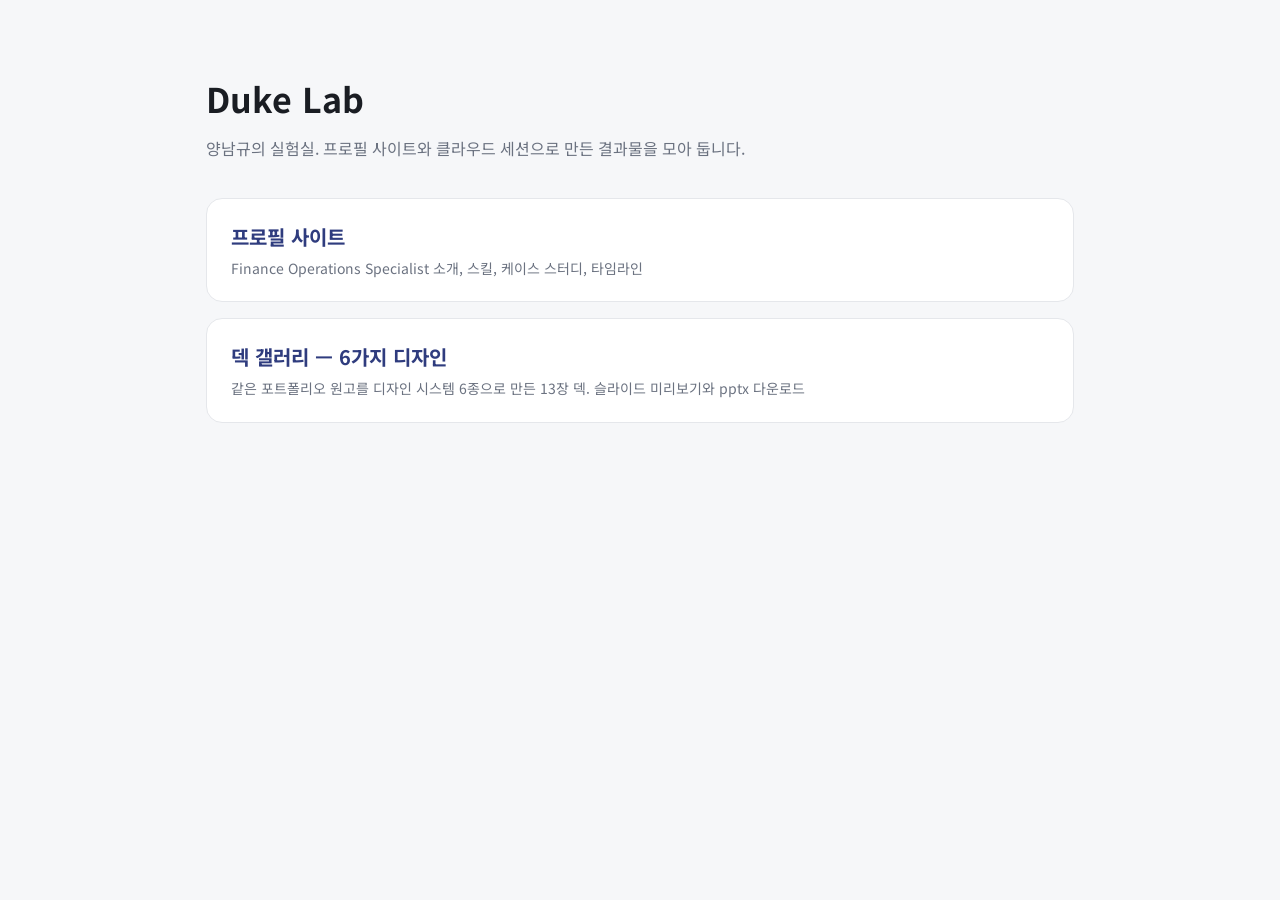
==== commit e790e5fb: "Restructure repo as Duke Lab: move profile site to site/, add deck gallery scaffold - site/: existin" ====
--- a/index.html
+++ b/index.html
@@ -1,230 +1,34 @@
 <!DOCTYPE html>
 <html lang="ko">
 <head>
-  <meta charset="UTF-8">
-  <meta name="viewport" content="width=device-width, initial-scale=1.0, viewport-fit=cover">
-  <meta name="claude:viewport-fit-sides" content="cover">
-  <title>양남규 경영지원 프로필</title>
-  <meta name="description" content="IT 스타트업에서 재무·인사·IR·정부사업·해외업무·총무를 혼자 맡아 운영하며, 그 일을 AI와 지식관리 도구로 시스템화하는 경영지원 매니저 양남규의 프로필입니다.">
-  <link rel="preconnect" href="https://fonts.googleapis.com">
-  <link href="https://fonts.googleapis.com/css2?family=Hahmlet:wght@500;600;700&family=IBM+Plex+Sans+KR:wght@400;500;600&family=IBM+Plex+Mono:wght@400;500&display=swap" rel="stylesheet">
-  <link rel="stylesheet" href="style.css">
+<meta charset="UTF-8">
+<meta name="viewport" content="width=device-width, initial-scale=1.0">
+<title>Duke Lab</title>
+<link href="https://fonts.googleapis.com/css2?family=Noto+Sans+KR:wght@400;500;700&display=swap" rel="stylesheet">
+<style>
+  :root{--bg:#f6f7f9;--card:#fff;--text:#1a1d23;--muted:#6b7280;--line:#e5e7eb;--accent:#2f3c7e}
+  @media (prefers-color-scheme: dark){:root{--bg:#0f1115;--card:#171a21;--text:#e8eaf0;--muted:#9aa3b2;--line:#262b36;--accent:#8fa3ff}}
+  *{box-sizing:border-box;margin:0;padding:0}
+  body{font-family:"Noto Sans KR","Malgun Gothic",sans-serif;background:var(--bg);color:var(--text);line-height:1.6}
+  .wrap{max-width:900px;margin:0 auto;padding:72px 16px}
+  h1{font-size:34px;font-weight:700}
+  .sub{color:var(--muted);margin:10px 0 36px}
+  .list{display:grid;gap:16px}
+  a.item{display:block;background:var(--card);border:1px solid var(--line);border-radius:16px;padding:22px 24px;text-decoration:none;color:inherit;transition:transform .15s}
+  a.item:hover{transform:translateY(-2px)}
+  a.item h2{font-size:20px;color:var(--accent)}
+  a.item p{color:var(--muted);font-size:14px;margin-top:4px}
+  .soon{opacity:.55}
+</style>
 </head>
 <body>
-<div class="page">
-
-  <!-- 왼쪽 고정 목차 -->
-  <aside class="rail">
-    <div class="rail-inner">
-      <p class="rail-kicker">경영지원 매니저</p>
-      <h1 class="rail-name">양남규</h1>
-      <p class="rail-sub">Duke Yang</p>
-
-      <nav class="toc" aria-label="목차">
-        <a href="#about"><span class="toc-no">00</span>소개</a>
-        <a href="#areas"><span class="toc-no">01</span>담당 영역</a>
-        <a href="#cases"><span class="toc-no">02</span>주요 사례</a>
-        <a href="#skills"><span class="toc-no">03</span>스킬·도구</a>
-        <a href="#timeline"><span class="toc-no">04</span>타임라인</a>
-        <a href="#contact"><span class="toc-no">05</span>연락</a>
-      </nav>
-
-      <div class="rail-foot">
-        <button type="button" class="theme-toggle" id="themeToggle" aria-label="테마 전환">
-          <span class="theme-label" id="themeLabel">다크 모드</span>
-        </button>
-        <p class="rail-updated">기준일 2026-10-27</p>
-      </div>
-    </div>
-  </aside>
-
-  <!-- 본문 -->
-  <main class="main">
-
-    <header class="intro" id="top">
-      <p class="intro-lead">
-        IT 스타트업에서 재무·인사·IR·정부사업·해외업무·총무를 혼자 맡아 운영하며,
-        그 일을 AI와 지식관리 도구로 시스템화하는 경영지원 매니저입니다.
-      </p>
-      <dl class="intro-principles">
-        <dt>일하는 원칙</dt>
-        <dd>사람의 기억이 아닌 시스템에 남긴다.</dd>
-        <dd>받은 자료를 그대로 쓰지 않고, 법령 원문과 원자료로 확인한 뒤 내보낸다.</dd>
-        <dd>반복 업무는 스킬로, 재발하는 업무는 SOP로 만든다.</dd>
-      </dl>
-    </header>
-
-    <section class="sec" id="about">
-      <h2 class="sec-title"><span class="sec-no">00</span>소개</h2>
-      <div class="prose">
-        <p>IT 스타트업 경영지원팀 매니저로 일하며 국내 법인과 해외 자회사의 재무·인사·법무·정부사업·IR 실무를 단독으로 운영하고 있습니다.</p>
-        <p>국제통상학을 전공했고, 미국 현지 유통기업에서 근무한 경험을 바탕으로 해외 조직과 함께 일하는 데 익숙합니다.</p>
-        <p>여러 영역이 맞물리는 경영지원 업무를 사람의 기억이 아닌 시스템에 남기기 위해 옵시디언 기반 업무 운영체계와 AI 자동화 워크플로를 직접 설계해 쓰고 있습니다.</p>
-        <p>받은 자료를 그대로 쓰지 않고, 법령 원문과 원자료로 확인한 뒤 내보내는 것을 일하는 원칙으로 삼고 있습니다.</p>
-      </div>
-    </section>
-
-    <section class="sec" id="areas">
-      <h2 class="sec-title"><span class="sec-no">01</span>담당 영역</h2>
-      <p class="sec-note">여섯 영역을 한 사람이 맡아 운영합니다.</p>
-      <dl class="ledger">
-        <div class="ledger-row">
-          <dt>재무·회계</dt>
-          <dd>
-            <p>자금 운용과 송금·결제를 관리하고, 부가세·법인세·원천세·지방세 등 세무 전 주기를 대응합니다.</p>
-            <p>결산과 외부감사 대응, 별도·연결 재무제표 관리를 맡고 외부 회계법인과의 커뮤니케이션을 담당합니다.</p>
-          </dd>
-        </div>
-        <div class="ledger-row">
-          <dt>인사·노무</dt>
-          <dd>
-            <p>급여·4대보험·연말정산·퇴직금 산정 등 인사 운영 실무를 처리합니다.</p>
-            <p>채용 공고 기획부터 면접, 입사 조율까지 진행하고, 해외 원격 인력의 계약·온보딩·오프보딩 절차를 표준화했습니다.</p>
-          </dd>
-        </div>
-        <div class="ledger-row">
-          <dt>IR·투자</dt>
-          <dd>
-            <p>정기주주총회·이사회 운영, 정관 개정, 등기, 주주명부와 스톡옵션 관리를 맡고 있습니다.</p>
-            <p>투자 계약 절차를 상법 조문 기준 일정표로 설계하고, 투자자 대상 분기 실적보고서(국문·영문)를 작성합니다.</p>
-          </dd>
-        </div>
-        <div class="ledger-row">
-          <dt>정부사업</dt>
-          <dd>
-            <p>공고 분석 → 사업계획서 작성 → 신청 → 협약 → 정산까지 전 주기를 실무로 수행합니다.</p>
-            <p>입찰·협약 서류를 반복해서 쓸 수 있는 패키지로 정리해 운영하고 있습니다.</p>
-          </dd>
-        </div>
-        <div class="ledger-row">
-          <dt>해외업무</dt>
-          <dd>
-            <p>해외 자회사의 인보이스와 용역계약 증빙을 관리하고, 해외 사업 행사 참가와 해외 출장 서류 실무를 지원합니다.</p>
-          </dd>
-        </div>
-        <div class="ledger-row">
-          <dt>총무</dt>
-          <dd>
-            <p>본점 이전 같은 법인 행정 절차와 기업 인증 관리, 사무실·자산 관리를 담당합니다.</p>
-            <p>대외행사 대관·운영을 맡고, 그 과정을 SOP로 남겼습니다.</p>
-          </dd>
-        </div>
-      </dl>
-    </section>
-
-    <section class="sec" id="cases">
-      <h2 class="sec-title"><span class="sec-no">02</span>주요 사례</h2>
-      <p class="sec-note">배경, 한 일, 결과 순으로 적었습니다.</p>
-
-      <article class="case">
-        <h3 class="case-title"><span class="case-no">사례 1</span>1인 경영지원을 "인계 가능한 시스템"으로 바꾸기</h3>
-        <dl class="case-body">
-          <dt>배경</dt>
-          <dd>경영지원 인력이 한 명이라 업무가 개인 머릿속에만 있으면, 그 사람이 빠질 때 회사 업무가 멈추는 구조였습니다.</dd>
-          <dt>한 일</dt>
-          <dd>업무 도구를 노션에서 옵시디언으로 완전히 옮겨 번호형 폴더 구조로 재구성했습니다. 반복 업무는 커스텀 AI 스킬로, 재발하는 업무는 SOP로 만들었고, 회사 기본 사실은 단일 원본 문서 하나로 모았습니다.</dd>
-          <dt class="result">결과</dt>
-          <dd class="result">옵시디언이 경영지원의 단일 운영체제가 되어, 신규 담당자도 볼트만 보고 업무 흐름을 파악할 수 있게 됐습니다.</dd>
-        </dl>
-      </article>
-
-      <article class="case">
-        <h3 class="case-title"><span class="case-no">사례 2</span>단일 통화 자금 시트를 의사결정 도구로 재설계</h3>
-        <dl class="case-body">
-          <dt>배경</dt>
-          <dd>국내 법인과 해외 자회사의 자금을 단일 통화 시트로 수동 관리하고 있어, 경영진의 자금 판단 질문에 바로 답하기 어려웠습니다.</dd>
-          <dt>한 일</dt>
-          <dd>대시보드·통화별 입출금·정기 비용·미지급 항목으로 시트를 나누고, 다중 통화 환산과 "부족액 식별 → 송금액 계산 → 송금 후 잔액" 시뮬레이션을 자동화했습니다. 매월 정기 보고 SOP도 함께 만들었습니다.</dd>
-          <dt class="result">결과</dt>
-          <dd class="result">경영진의 자금 의사결정 질문에 한 화면에서 바로 답할 수 있는 상태가 됐습니다.</dd>
-        </dl>
-      </article>
-
-      <article class="case">
-        <h3 class="case-title"><span class="case-no">사례 3</span>법률 1차 검토를 법령 원문 기반으로 내재화</h3>
-        <dl class="case-body">
-          <dt>배경</dt>
-          <dd>노무·세무·상법 판단이 실무 상식이나 기억에 기대는 경우가 많아, 근거가 약한 보고가 나갈 위험이 있었습니다.</dd>
-          <dt>한 일</dt>
-          <dd>국가법령정보 공개 API와 오픈소스 법령 조회 도구를 업무용 AI에 연동했습니다. 판단마다 조문·시행령·판례를 확인하고 확인 여부 라벨을 붙이는 규칙을 고정했습니다.</dd>
-          <dt class="result">결과</dt>
-          <dd class="result">법이 걸린 판단이 조문과 시행일 근거를 갖춘 보고 형식으로 바뀌었고, 실무 상식만으로는 놓칠 수 있는 별도 조항을 미리 잡게 됐습니다.</dd>
-        </dl>
-      </article>
-
-      <article class="case">
-        <h3 class="case-title"><span class="case-no">사례 4</span>외부로 나가기 전 "받은 산출물"을 역검증하는 습관</h3>
-        <dl class="case-body">
-          <dt>배경</dt>
-          <dd>회계법인·기관·플랫폼에서 받은 자료나 내부 문서가 확인 없이 외부로 나가면 세금·등기·평가에 바로 영향을 줍니다.</dd>
-          <dt>한 일</dt>
-          <dd>회계법인 산출물, 기관·플랫폼 자료, 계약서와 내부 문서를 원장·법령 원문과 대조한 뒤 제출하는 절차를 분기 내내 운영했습니다.</dd>
-          <dt class="result">결과</dt>
-          <dd class="result">기간 오류, 견적 오기, 정관과 계약의 충돌 같은 문제를 외부 제출 전에 찾아냈습니다.</dd>
-        </dl>
-      </article>
-
-      <article class="case">
-        <h3 class="case-title"><span class="case-no">사례 5</span>예산 대비 실적 관리 워크북 구축</h3>
-        <dl class="case-body">
-          <dt>배경</dt>
-          <dd>월별 지출 추적이 여러 엑셀 파일에 흩어져 있어 예산을 통제하기 어려웠습니다.</dd>
-          <dt>한 일</dt>
-          <dd>실제 계정원장을 기준으로 계정과목을 정리해 카테고리로 묶었습니다. 월별 예산 수립 → 실적 입력 → 차이 분석 흐름을 자동화했고, 이후 중앙 가정 시트와 연동되도록 확장했습니다.</dd>
-          <dt class="result">결과</dt>
-          <dd class="result">예산 대비 실적을 한 체계에서 관리하는 관리회계 기반을 만들었습니다.</dd>
-        </dl>
-      </article>
-    </section>
-
-    <section class="sec" id="skills">
-      <h2 class="sec-title"><span class="sec-no">03</span>스킬·도구</h2>
-      <dl class="ledger ledger-tight">
-        <div class="ledger-row"><dt>엑셀</dt><dd>함수 조합(VLOOKUP·IF), 피벗, 관리회계 워크북·자금 시뮬레이션 설계</dd></div>
-        <div class="ledger-row"><dt>옵시디언</dt><dd>번호형 볼트 구조, Templater·Tasks 플러그인</dd></div>
-        <div class="ledger-row"><dt>AI 업무 자동화</dt><dd>Claude 커스텀 스킬 설계·운영, 예약 작업 자동화, MCP 연동(법령 원문 조회, 옵시디언 연동)</dd></div>
-        <div class="ledger-row"><dt>협업 도구</dt><dd>Gmail, Google Drive, Slack</dd></div>
-        <div class="ledger-row"><dt>ERP</dt><dd>클라우드 ERP 1차 셋업(홈택스·은행·법인카드 연동)</dd></div>
-        <div class="ledger-row"><dt>문서 표준화</dt><dd>공문 서식, docx·pptx 폰트 표준, 인보이스·인사·급여 템플릿, SOP</dd></div>
-        <div class="ledger-row"><dt>실무 지식</dt><dd>결산·세무 신고 대응, 주총·이사회·등기, 정부사업 전 주기</dd></div>
-        <div class="ledger-row"><dt>언어</dt><dd>비즈니스 영어(미국 현지 근무 경험)</dd></div>
-      </dl>
-    </section>
-
-    <section class="sec" id="timeline">
-      <h2 class="sec-title"><span class="sec-no">04</span>타임라인</h2>
-      <div class="table-wrap">
-        <table class="timeline">
-          <thead>
-            <tr><th scope="col">연도</th><th scope="col">내용</th></tr>
-          </thead>
-          <tbody>
-            <tr><td>2022 – 현재</td><td>IT 스타트업 — 경영지원팀 매니저</td></tr>
-            <tr><td>2019 – 2022</td><td>미국 소재 유통기업 — 재고관리 인턴 → 구매(Purchasing) 담당</td></tr>
-            <tr><td>2018 – 2019</td><td>미국 비즈니스 취업연수 과정 수료</td></tr>
-            <tr><td>2017</td><td>중국 교환학생</td></tr>
-            <tr><td>2013 – 2019</td><td>학부 — 국제통상학 전공 (중어중문학 복수전공)</td></tr>
-          </tbody>
-        </table>
-      </div>
-    </section>
-
-    <section class="sec" id="contact">
-      <h2 class="sec-title"><span class="sec-no">05</span>연락</h2>
-      <dl class="ledger ledger-tight">
-        <div class="ledger-row">
-          <dt>이메일</dt>
-          <dd class="contact-line">
-            <span class="mono" id="emailText">namgyu1412@naver.com</span>
-            <button type="button" class="copy-btn" id="copyEmail">복사</button>
-          </dd>
-        </div>
-      </dl>
-      <p class="colophon">© 2026 Duke Yang</p>
-    </section>
-
-  </main>
+<div class="wrap">
+  <h1>Duke Lab</h1>
+  <p class="sub">양남규의 실험실. 프로필 사이트와 클라우드 세션으로 만든 결과물을 모아 둡니다.</p>
+  <div class="list">
+    <a class="item" href="site/"><h2>프로필 사이트</h2><p>Finance Operations Specialist 소개, 스킬, 케이스 스터디, 타임라인</p></a>
+    <a class="item" href="decks/"><h2>덱 갤러리 — 6가지 디자인</h2><p>같은 포트폴리오 원고를 디자인 시스템 6종으로 만든 13장 덱. 슬라이드 미리보기와 pptx 다운로드</p></a>
+  </div>
 </div>
-<script src="script.js"></script>
 </body>
 </html>
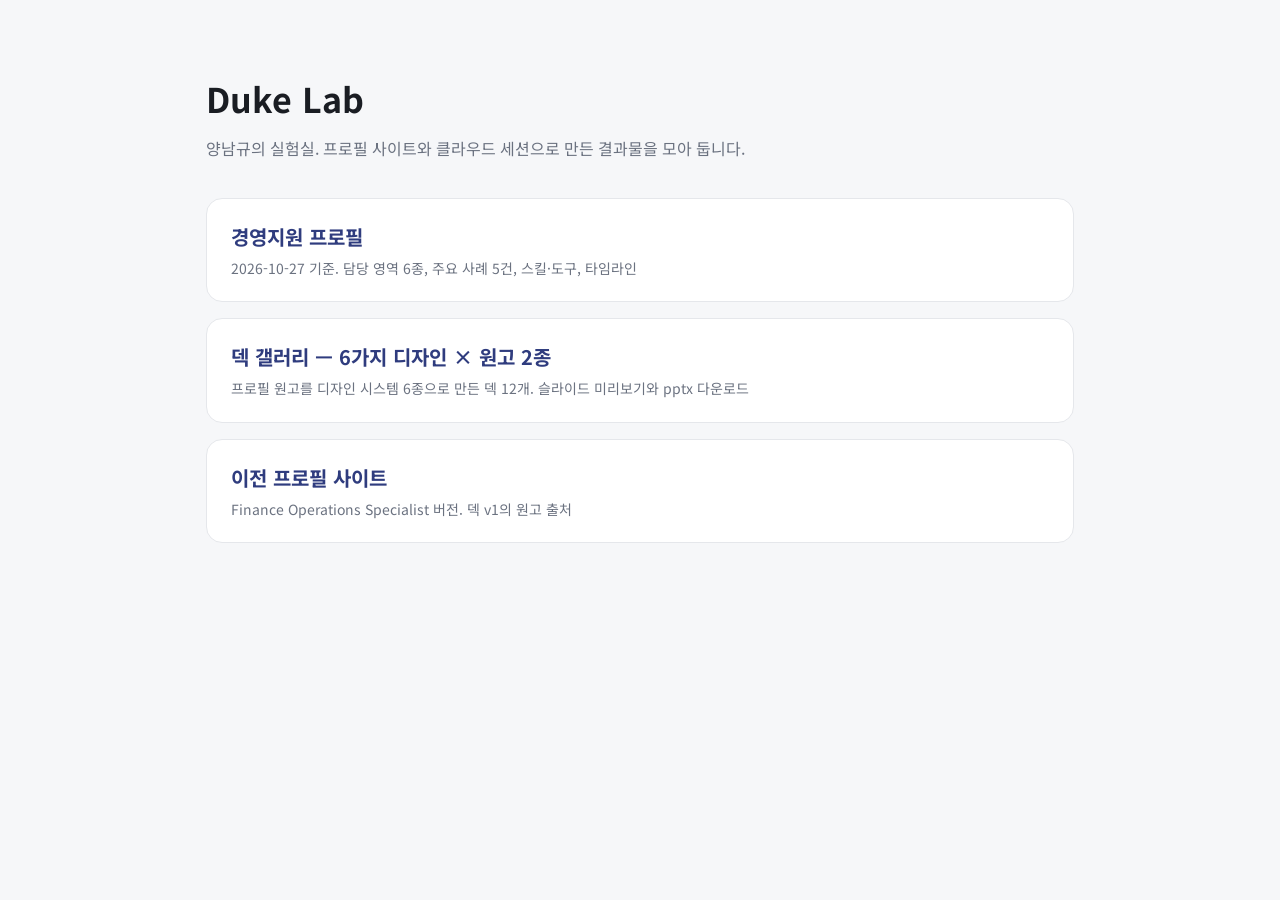
==== commit dce0df35: "Swap in the 2026-10 profile site, keep the old one as site-old, split decks into v1/v2 - site/: new " ====
--- a/index.html
+++ b/index.html
@@ -26,8 +26,9 @@
   <h1>Duke Lab</h1>
   <p class="sub">양남규의 실험실. 프로필 사이트와 클라우드 세션으로 만든 결과물을 모아 둡니다.</p>
   <div class="list">
-    <a class="item" href="site/"><h2>프로필 사이트</h2><p>Finance Operations Specialist 소개, 스킬, 케이스 스터디, 타임라인</p></a>
-    <a class="item" href="decks/"><h2>덱 갤러리 — 6가지 디자인</h2><p>같은 포트폴리오 원고를 디자인 시스템 6종으로 만든 13장 덱. 슬라이드 미리보기와 pptx 다운로드</p></a>
+    <a class="item" href="site/"><h2>경영지원 프로필</h2><p>2026-10-27 기준. 담당 영역 6종, 주요 사례 5건, 스킬·도구, 타임라인</p></a>
+    <a class="item" href="decks/"><h2>덱 갤러리 — 6가지 디자인 × 원고 2종</h2><p>프로필 원고를 디자인 시스템 6종으로 만든 덱 12개. 슬라이드 미리보기와 pptx 다운로드</p></a>
+    <a class="item" href="site-old/"><h2>이전 프로필 사이트</h2><p>Finance Operations Specialist 버전. 덱 v1의 원고 출처</p></a>
   </div>
 </div>
 </body>
